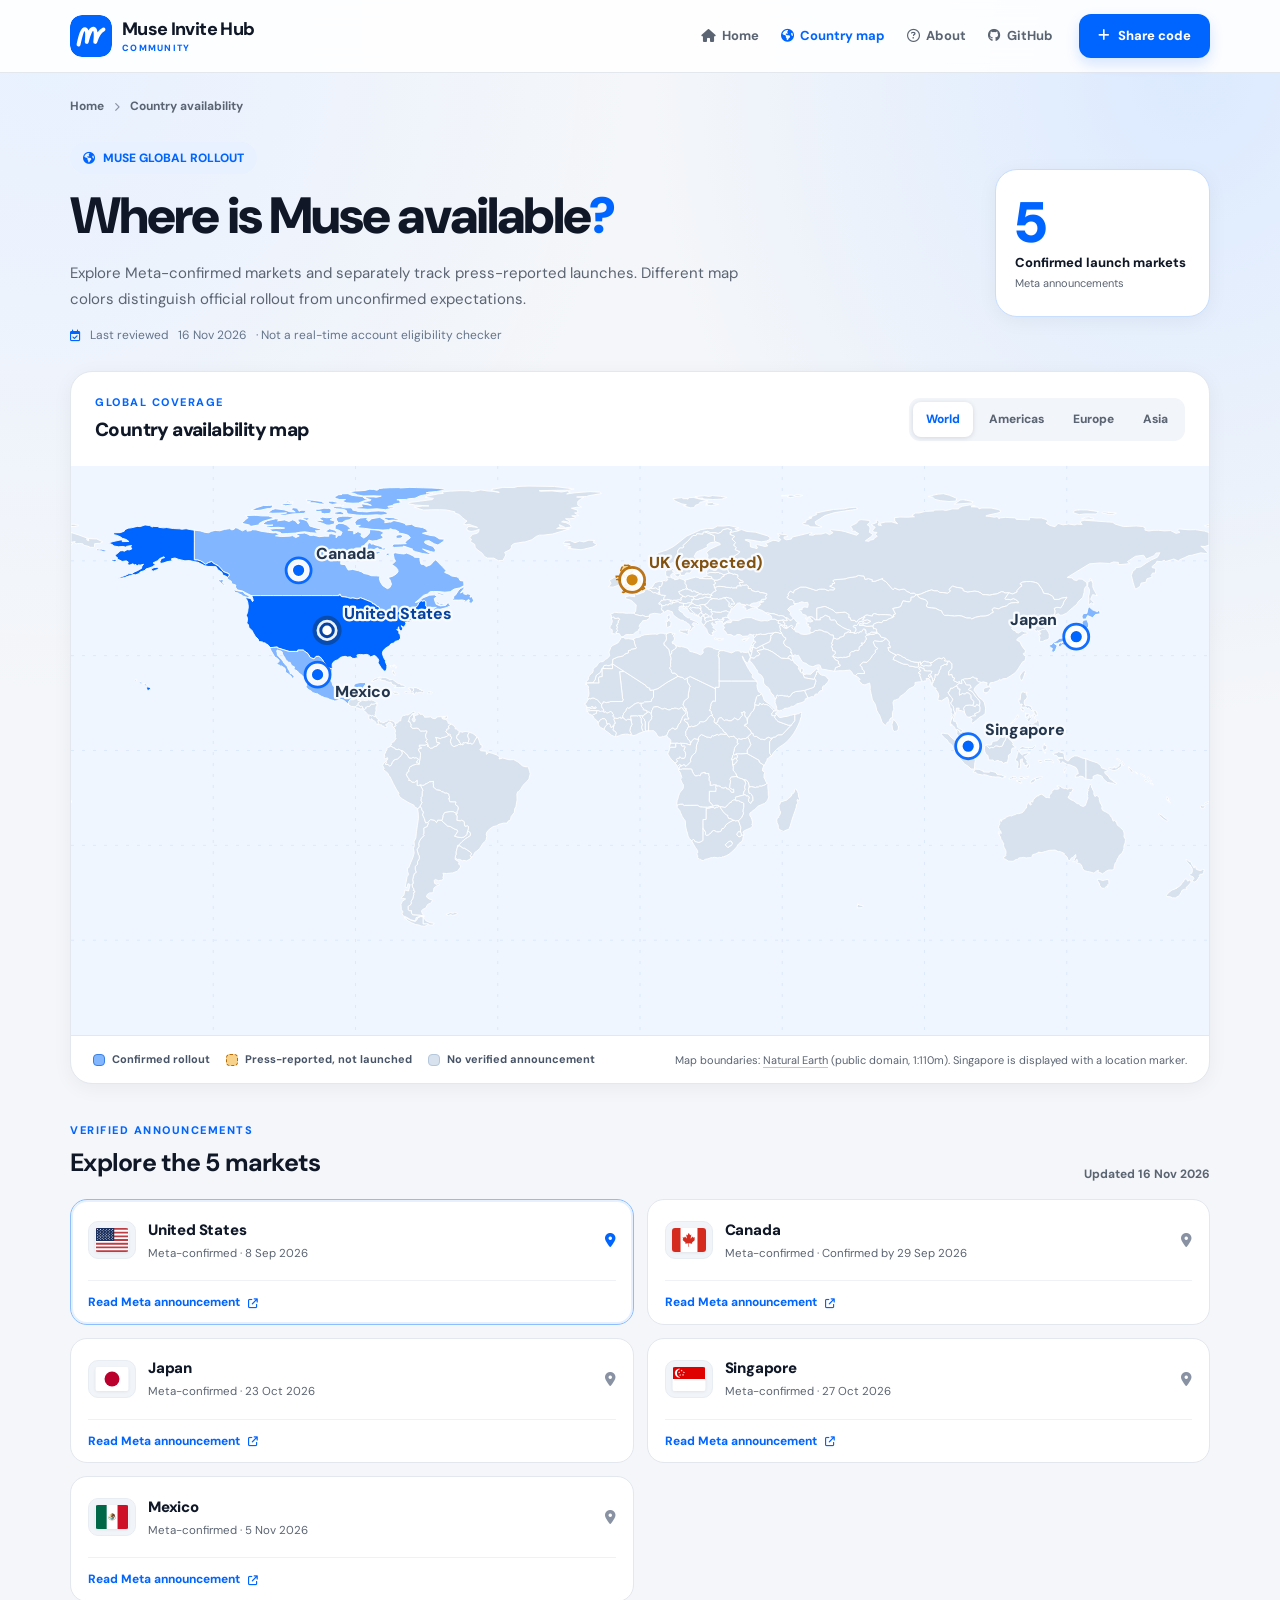
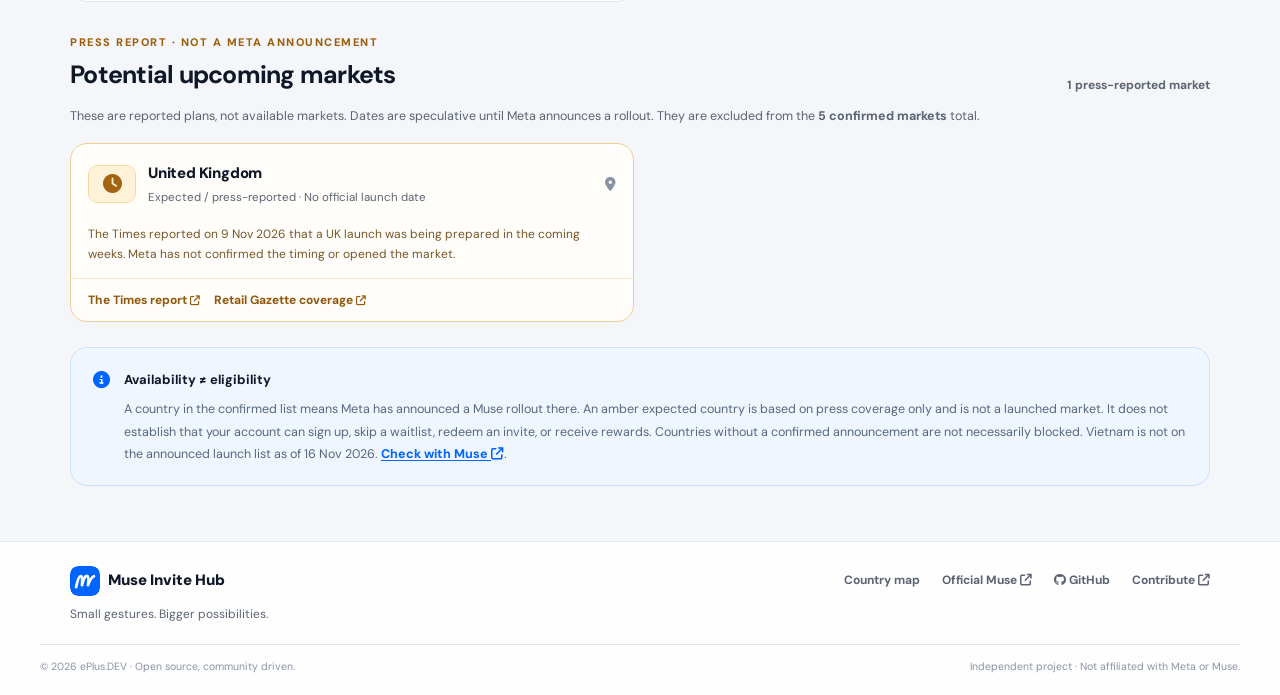
==== countries/index.html @ d4a34cba "fix(cache): avoid preview hashes on production OG assets" ====
<!doctype html>
<html lang="en">
<head>
  <meta charset="utf-8">
  <meta name="viewport" content="width=device-width, initial-scale=1">
  <meta name="theme-color" content="#f4f6f9">
  <meta name="description" content="Explore the Muse country availability map. See five Meta-announced launch markets, announcement dates and primary sources. Availability does not guarantee account eligibility.">
  <meta name="robots" content="index,follow">
  <link rel="canonical" href="https://muse.eplus.dev/countries/">
  <meta property="og:type" content="website">
  <meta property="og:title" content="Muse Country Availability Map | Muse Invite Hub">
  <meta property="og:description" content="Explore five Muse launch markets backed by Meta announcements. Check dates and eligibility before signing up.">
  <meta property="og:url" content="https://muse.eplus.dev/countries/">
  <meta property="og:image" content="https://muse.eplus.dev/assets/social-preview.png">
  <meta name="twitter:card" content="summary_large_image">
  <title>Muse Country Availability Map | Muse Invite Hub</title>
  <link rel="icon" type="image/svg+xml" href="../assets/favicon.svg">
  <link rel="stylesheet" href="https://cdnjs.cloudflare.com/ajax/libs/font-awesome/6.5.2/css/all.min.css">
  <link rel="stylesheet" href="../assets/styles.css">
  <link rel="stylesheet" href="../assets/countries.css">
  <script type="application/ld+json">{"@context":"https://schema.org","@type":"WebPage","name":"Muse Country Availability Map","url":"https://muse.eplus.dev/countries/","inLanguage":"en","isPartOf":{"@type":"WebSite","name":"Muse Invite Hub","url":"https://muse.eplus.dev/"}}</script>
  <script src="../assets/site-ui.js" defer></script>
  <script src="../assets/countries.js" defer></script>
</head>
<body>
  <a class="skip-link" href="#markets">Skip to confirmed country list</a>
  <header class="site-header">
    <div class="container nav-shell">
      <a class="brand" href="../" aria-label="Muse Invite Hub homepage">
        <span class="brand-icon" aria-hidden="true"><img src="../assets/favicon.svg" width="42" height="42" alt=""></span>
        <span class="brand-type"><strong>Muse Invite Hub</strong><small>COMMUNITY</small></span>
      </a>
      <nav class="nav-links" id="site-nav" aria-label="Main navigation">
        <a href="../"><i class="fa-solid fa-house" aria-hidden="true"></i> Home</a>
        <a href="./" aria-current="page"><i class="fa-solid fa-earth-americas" aria-hidden="true"></i> Country map</a>
        <a href="../#about"><i class="fa-regular fa-circle-question" aria-hidden="true"></i> About</a>
        <a href="https://github.com/ePlus-DEV/muse-invite-hub" target="_blank" rel="noopener noreferrer"><i class="fa-brands fa-github" aria-hidden="true"></i> GitHub</a>
        <a class="nav-mobile-share" href="https://github.com/ePlus-DEV/muse-invite-hub/issues/new?template=share-code.yml" target="_blank" rel="noopener noreferrer"><i class="fa-solid fa-plus" aria-hidden="true"></i> Share code</a>
      </nav>
      <a class="button button-primary nav-share" href="https://github.com/ePlus-DEV/muse-invite-hub/issues/new?template=share-code.yml" target="_blank" rel="noopener noreferrer"><i class="fa-solid fa-plus" aria-hidden="true"></i> Share code</a>
      <button class="nav-toggle" type="button" aria-label="Open navigation menu" aria-expanded="false" aria-controls="site-nav"><i class="fa-solid fa-bars" aria-hidden="true"></i></button>
    </div>
  </header>
  <main class="container countries-page">
    <nav class="countries-breadcrumb" aria-label="Breadcrumb"><a href="../">Home</a><i class="fa-solid fa-chevron-right" aria-hidden="true"></i><span aria-current="page">Country availability</span></nav>
    <section class="countries-hero" aria-labelledby="countries-title">
      <div>
        <p class="eyebrow"><i class="fa-solid fa-earth-americas" aria-hidden="true"></i> MUSE GLOBAL ROLLOUT</p>
        <h1 id="countries-title">Where is Muse available<span class="heading-period">?</span></h1>
        <p class="countries-lead">Explore Meta-confirmed markets and separately track press-reported launches. Different map colors distinguish official rollout from unconfirmed expectations.</p>
        <p class="countries-update"><i class="fa-regular fa-calendar-check" aria-hidden="true"></i> Last reviewed <time datetime="2026-11-16">16 Nov 2026</time> · Not a real-time account eligibility checker</p>
      </div>
      <div class="countries-stat"><strong>5</strong><span>Confirmed launch markets</span><small>Meta announcements</small></div>
    </section>
    <section class="map-panel" aria-labelledby="map-title">
      <div class="map-panel-head">
        <div><p class="section-kicker">GLOBAL COVERAGE</p><h2 id="map-title">Country availability map</h2></div>
        <div class="map-zoom" role="group" aria-label="Map region">
          <button type="button" data-region="world" class="is-current" aria-pressed="true">World</button>
          <button type="button" data-region="americas" aria-pressed="false">Americas</button>
          <button type="button" data-region="europe" aria-pressed="false">Europe</button>
          <button type="button" data-region="asia" aria-pressed="false">Asia</button>
        </div>
      </div>
      <div class="map-visual">
        <svg id="availability-map" viewBox="0 0 1000 500" xmlns="http://www.w3.org/2000/svg" role="group" aria-label="Map showing Meta-announced Muse markets: United States, Canada, Japan, Singapore and Mexico. The United Kingdom is highlighted separately as a press-reported expectation, not a Meta-confirmed launch. Source-linked lists are below." preserveAspectRatio="xMidYMid meet">
          <rect width="1000" height="500" class="map-ocean"></rect>
          <g id="map-graticule" aria-hidden="true"></g>
          <g id="map-countries" aria-hidden="true"></g>
          <g id="map-markers" aria-hidden="false"></g>
        </svg>
        <p id="map-loading" class="map-loading" role="status">Loading world map… The country list below is always available.</p>
      </div>
      <div class="map-panel-foot">
        <div class="map-legend"><span><i class="map-legend-dot map-legend-confirmed"></i> Confirmed rollout</span><span><i class="map-legend-dot map-legend-expected"></i> Press-reported, not launched</span><span><i class="map-legend-dot map-legend-unknown"></i> No verified announcement</span></div>
        <p>Map boundaries: <a href="https://www.naturalearthdata.com/" target="_blank" rel="noopener noreferrer">Natural Earth</a> (public domain, 1:110m). Singapore is displayed with a location marker.</p>
      </div>
    </section>
    <section class="countries-results" id="markets" aria-labelledby="markets-title">
      <div class="countries-list-head"><div><p class="section-kicker">VERIFIED ANNOUNCEMENTS</p><h2 id="markets-title">Explore the 5 markets</h2></div><span class="countries-count">Updated 16 Nov 2026</span></div>
      <div class="countries-list">        <article class="country-card is-selected" data-code="US" id="market-us">
          <button type="button" class="country-select" data-select="US" aria-pressed="true" aria-controls="availability-map">
            <span class="country-flag"><img src="../assets/flags/us.svg" width="34" height="24" alt=""></span>
            <span class="country-copy"><strong>United States</strong><span>Meta-confirmed · <time datetime="2026-09-08">8 Sep 2026</time></span></span>
            <i class="fa-solid fa-location-dot" aria-hidden="true"></i>
          </button>
          <a class="country-source" href="https://about.fb.com/news/2026/09/introducing-muse-personal-ai-agent/" target="_blank" rel="noopener noreferrer">Read Meta announcement <i class="fa-solid fa-arrow-up-right-from-square" aria-hidden="true"></i><span class="sr-only"> for United States (new tab)</span></a>
        </article>
        <article class="country-card" data-code="CA" id="market-ca">
          <button type="button" class="country-select" data-select="CA" aria-pressed="false" aria-controls="availability-map">
            <span class="country-flag"><img src="../assets/flags/ca.svg" width="34" height="24" alt=""></span>
            <span class="country-copy"><strong>Canada</strong><span>Meta-confirmed · <time datetime="2026-09-29">Confirmed by 29 Sep 2026</time></span></span>
            <i class="fa-solid fa-location-dot" aria-hidden="true"></i>
          </button>
          <a class="country-source" href="https://about.fb.com/news/2026/09/introducing-muse-small-business/" target="_blank" rel="noopener noreferrer">Read Meta announcement <i class="fa-solid fa-arrow-up-right-from-square" aria-hidden="true"></i><span class="sr-only"> for Canada (new tab)</span></a>
        </article>
        <article class="country-card" data-code="JP" id="market-jp">
          <button type="button" class="country-select" data-select="JP" aria-pressed="false" aria-controls="availability-map">
            <span class="country-flag"><img src="../assets/flags/jp.svg" width="34" height="24" alt=""></span>
            <span class="country-copy"><strong>Japan</strong><span>Meta-confirmed · <time datetime="2026-10-23">23 Oct 2026</time></span></span>
            <i class="fa-solid fa-location-dot" aria-hidden="true"></i>
          </button>
          <a class="country-source" href="https://about.fb.com/ja/news/2026/10/muse-personal-ai-agent-launches-in-japan/" target="_blank" rel="noopener noreferrer">Read Meta announcement <i class="fa-solid fa-arrow-up-right-from-square" aria-hidden="true"></i><span class="sr-only"> for Japan (new tab)</span></a>
        </article>
        <article class="country-card" data-code="SG" id="market-sg">
          <button type="button" class="country-select" data-select="SG" aria-pressed="false" aria-controls="availability-map">
            <span class="country-flag"><img src="../assets/flags/sg.svg" width="34" height="24" alt=""></span>
            <span class="country-copy"><strong>Singapore</strong><span>Meta-confirmed · <time datetime="2026-10-27">27 Oct 2026</time></span></span>
            <i class="fa-solid fa-location-dot" aria-hidden="true"></i>
          </button>
          <a class="country-source" href="https://about.fb.com/news/2026/10/muse-is-now-available-in-singapore-the-worlds-first-personal-ai-agent-built-for-everyone/" target="_blank" rel="noopener noreferrer">Read Meta announcement <i class="fa-solid fa-arrow-up-right-from-square" aria-hidden="true"></i><span class="sr-only"> for Singapore (new tab)</span></a>
        </article>
        <article class="country-card" data-code="MX" id="market-mx">
          <button type="button" class="country-select" data-select="MX" aria-pressed="false" aria-controls="availability-map">
            <span class="country-flag"><img src="../assets/flags/mx.svg" width="34" height="24" alt=""></span>
            <span class="country-copy"><strong>Mexico</strong><span>Meta-confirmed · <time datetime="2026-11-05">5 Nov 2026</time></span></span>
            <i class="fa-solid fa-location-dot" aria-hidden="true"></i>
          </button>
          <a class="country-source" href="https://about.fb.com/ltam/news/2026/09/presentamos-muse-el-primer-agente-de-ia-personal-del-mundo-creado-para-todos/" target="_blank" rel="noopener noreferrer">Read Meta announcement <i class="fa-solid fa-arrow-up-right-from-square" aria-hidden="true"></i><span class="sr-only"> for Mexico (new tab)</span></a>
        </article>
      </div>
    </section>
    <section class="countries-expected" id="expected-markets" aria-labelledby="expected-markets-title">
      <div class="countries-list-head">
        <div><p class="section-kicker">PRESS REPORT · NOT A META ANNOUNCEMENT</p><h2 id="expected-markets-title">Potential upcoming markets</h2></div>
        <span class="countries-count">1 press-reported market</span>
      </div>
      <p class="countries-expected-intro">These are reported plans, not available markets. Dates are speculative until Meta announces a rollout. They are excluded from the <strong>5 confirmed markets</strong> total.</p>
      <div class="countries-list">
        <article class="country-card expected-card" data-code="GB" id="market-gb">
          <button type="button" class="country-select" data-select="GB" aria-pressed="false" aria-controls="availability-map">
            <span class="country-flag expected-flag" aria-hidden="true"><i class="fa-solid fa-clock"></i></span>
            <span class="country-copy"><strong>United Kingdom</strong><span>Expected / press-reported · No official launch date</span></span>
            <i class="fa-solid fa-location-dot" aria-hidden="true"></i>
          </button>
          <p class="country-expected-detail">The Times reported on <time datetime="2026-11-09">9 Nov 2026</time> that a UK launch was being prepared in the coming weeks. Meta has not confirmed the timing or opened the market.</p>
          <div class="country-expected-sources">
            <a href="https://www.thetimes.com/business/technology/article/mark-zuckerbergs-muse-ai-assistant-uk-launch-c5srqnkb8" target="_blank" rel="noopener noreferrer">The Times report <i class="fa-solid fa-arrow-up-right-from-square" aria-hidden="true"></i></a>
            <a href="https://www.retailgazette.co.uk/blog/2026/11/meta-to-launch-ai-shopping-assistant-muse-in-uk-within-weeks/" target="_blank" rel="noopener noreferrer">Retail Gazette coverage <i class="fa-solid fa-arrow-up-right-from-square" aria-hidden="true"></i></a>
          </div>
        </article>
      </div>
    </section>
    <aside class="country-disclaimer">
      <i class="fa-solid fa-circle-info" aria-hidden="true"></i>
      <div><strong>Availability ≠ eligibility</strong>
        <p>A country in the confirmed list means Meta has announced a Muse rollout there. An amber expected country is based on press coverage only and is not a launched market. It does not establish that your account can sign up, skip a waitlist, redeem an invite, or receive rewards. Countries without a confirmed announcement are not necessarily blocked. Vietnam is not on the announced launch list as of 16 Nov 2026. <a href="https://muse.ai/join" target="_blank" rel="noopener noreferrer">Check with Muse <i class="fa-solid fa-arrow-up-right-from-square" aria-hidden="true"></i></a>.</p>
      </div>
    </aside>
  </main>
  <footer class="site-footer">
    <div class="container footer-inner">
      <div class="footer-main-row">
        <a class="footer-brand" href="../"><span class="brand-icon brand-icon-small" aria-hidden="true"><img src="../assets/favicon.svg" width="30" height="30" alt=""></span> Muse Invite Hub</a>
        <nav class="footer-links" aria-label="Footer navigation">
          <a href="./">Country map</a>
          <a href="https://muse.ai/" target="_blank" rel="noopener noreferrer">Official Muse <i class="fa-solid fa-arrow-up-right-from-square" aria-hidden="true"></i></a>
          <a href="https://github.com/ePlus-DEV/muse-invite-hub" target="_blank" rel="noopener noreferrer"><i class="fa-brands fa-github" aria-hidden="true"></i> GitHub</a>
          <a href="https://github.com/ePlus-DEV/muse-invite-hub/blob/main/CONTRIBUTING.md" target="_blank" rel="noopener noreferrer">Contribute <i class="fa-solid fa-arrow-up-right-from-square" aria-hidden="true"></i></a>
        </nav>
      </div>
      <p class="footer-tagline">Small gestures. Bigger possibilities.</p>
    </div>
    <div class="container footer-bottom"><span>© 2026 ePlus.DEV · Open source, community driven.</span><span>Independent project · Not affiliated with Meta or Muse.</span></div>
  </footer>
  <button class="back-to-top" id="back-to-top" type="button" aria-label="Back to top" title="Back to top" hidden><i class="fa-solid fa-arrow-up" aria-hidden="true"></i><span>Top</span></button>
</body>
</html>
---- assets/styles.css ----
@import url('https://fonts.googleapis.com/css2?family=DM+Sans:opsz,wght@9..40,400;9..40,500;9..40,600;9..40,700;9..40,800;9..40,900&display=swap');
:root{color-scheme:light;--bg:#f4f6f9;--surface:#fff;--blue:#0064ff;--blue-hover:#0057dd;--blue-soft:#e8f1ff;--blue-line:#c7deff;--ink:#101828;--text:#171a21;--muted:#5b6472;--faint:#8892a2;--line:#e3e7ee;--green:#067647;--green-bg:#ecfdf3;--green-line:#abefc6;--red:#b42318;--red-bg:#fef3f2;--red-line:#fecdca;--amber:#b54708;--amber-bg:#fffaeb;--amber-line:#fedf89;--radius:18px;--shadow-sm:0 4px 20px rgba(16,24,40,.05);--shadow-md:0 16px 36px rgba(16,24,40,.10);font-family:"DM Sans",system-ui,-apple-system,BlinkMacSystemFont,"Segoe UI",sans-serif}
*,*::before,*::after{box-sizing:border-box}
html{scroll-behavior:smooth}
body{margin:0;color:var(--text);background:radial-gradient(ellipse 42% 28% at 93% 3%,#dceaff 0,transparent 100%),radial-gradient(ellipse 45% 28% at 4% 2%,#e8f1ff 0,transparent 100%),var(--bg);line-height:1.55;min-width:320px;overflow-x:hidden}
a{color:inherit;text-decoration:none}
button,input,select{font:inherit}
button,a,select,input,summary{outline-offset:3px}
button{cursor:pointer}
[hidden]{display:none!important}
.container{max-width:1200px;margin-inline:auto;padding-inline:30px}
.sr-only{position:absolute;width:1px;height:1px;padding:0;margin:-1px;overflow:hidden;clip:rect(0,0,0,0);white-space:nowrap;border:0}
.skip-link{position:absolute;z-index:100;background:var(--ink);color:#fff;padding:10px 16px;left:16px;top:-80px;border-radius:12px}
.skip-link:focus{top:12px}
:focus-visible{outline:3px solid #a9c8ff;outline-offset:3px}
.site-header{position:sticky;top:0;z-index:50;background:rgba(255,255,255,.89);backdrop-filter:blur(14px);-webkit-backdrop-filter:blur(14px);border-bottom:1px solid var(--line)}
.nav-shell{min-height:72px;display:flex;align-items:center;gap:26px}
.brand{display:inline-flex;align-items:center;gap:10px;white-space:nowrap}
.brand-icon{width:42px;height:42px;border-radius:12px;display:inline-flex;justify-content:center;align-items:center;overflow:hidden;flex:none}
.brand-icon img{display:block;width:100%;height:100%;object-fit:contain;border-radius:inherit}
.brand-icon-small{height:30px;width:30px;border-radius:8px}
.brand-type{display:flex;flex-direction:column;line-height:1.15}
.brand-type strong{font-size:18px;letter-spacing:-.65px;font-weight:800;color:var(--ink)}
.brand-type small{font-size:9px;letter-spacing:1.25px;color:var(--blue);font-weight:800;margin-top:3px}
.nav-links{display:flex;gap:22px;align-items:center;margin-left:auto;font-size:13px;font-weight:700;color:var(--muted)}
.nav-links a{display:inline-flex;align-items:center;gap:6px;white-space:nowrap}
.nav-links a[aria-current="page"],.nav-links a:hover,.footer-links a:hover{color:var(--blue)}
.nav-share{flex:none}
.nav-links .nav-mobile-share{display:none}
.nav-toggle{display:none;flex:none;width:42px;height:42px;align-items:center;justify-content:center;border:1px solid var(--line);border-radius:11px;background:var(--surface);color:var(--ink);font-size:17px}
.nav-toggle:hover,.nav-toggle[aria-expanded="true"]{background:var(--blue-soft);color:var(--blue);border-color:var(--blue-line)}
.button{border:1px solid transparent;border-radius:12px;padding:11px 18px;min-height:44px;display:inline-flex;align-items:center;justify-content:center;gap:9px;font-size:13px;font-weight:800;transition:background .16s,border-color .16s,box-shadow .16s,transform .16s}
.button:hover{transform:translateY(-1px)}
.button-primary{background:var(--blue);color:#fff;box-shadow:0 6px 14px rgba(0,100,255,.16)}
.button-primary:hover{background:var(--blue-hover);box-shadow:0 10px 18px rgba(0,100,255,.19)}
.button-outlined{border-color:var(--line);background:#fff;color:var(--ink);box-shadow:var(--shadow-sm)}
.button-outlined:hover{border-color:var(--blue-line);color:var(--blue)}
.button-light{background:#fff;color:var(--blue)}
.button-light:hover{background:var(--blue-soft)}
.hero{display:grid;grid-template-columns:minmax(0,1.35fr) minmax(280px,.65fr);align-items:center;gap:34px;padding-top:48px;padding-bottom:34px;min-height:310px}
.hero-content{min-width:0}
.eyebrow{display:inline-flex;align-items:center;gap:8px;background:var(--blue-soft);color:var(--blue);border-radius:999px;padding:7px 13px;font-size:12px;font-weight:800;margin:0 0 18px}
.hero h1{color:var(--ink);font-size:clamp(34px,4.4vw,56px);font-weight:900;letter-spacing:-2.4px;line-height:1.12;margin:0 0 12px}
.hero-intro{color:var(--muted);font-size:16px;max-width:500px;margin:0 0 24px;line-height:1.7}
.hero-actions{display:flex;align-items:center;gap:10px;flex-wrap:wrap}
.hero-art{height:255px;display:grid;place-items:center;position:relative;isolation:isolate}
.hero-art::before{content:"";width:270px;height:190px;position:absolute;inset:auto;z-index:-1;background:#c7deff;border-radius:50%;filter:blur(52px);opacity:.8}
.art-mascot{width:234px;height:234px;object-fit:cover;border-radius:58px;border:4px solid #fff;box-shadow:0 18px 38px rgba(0,100,255,.16);background:#fff}
.art-code i{font-size:17px}
.art-star{position:absolute;color:#78aeff;font-size:34px}
.art-star-one{top:8px;left:14%}
.art-star-two{bottom:6px;right:3%}
.overview{padding-bottom:20px}
.overview-shell{display:grid;grid-template-columns:repeat(4,minmax(0,1fr));padding:17px 12px;background:rgba(255,255,255,.9);border:1px solid var(--line);border-radius:20px;box-shadow:var(--shadow-sm)}
.overview-stat{display:flex;align-items:center;justify-content:center;gap:16px;min-height:66px}
.overview-stat+.overview-stat{border-left:1px solid var(--line)}
.overview-stat>i{height:44px;width:44px;display:grid;place-items:center;font-size:17px;color:var(--blue);background:var(--blue-soft);border-radius:50%}
.overview-stat>div{display:flex;flex-direction:column;gap:0}
.overview-stat strong{font-size:27px;color:var(--ink);line-height:1.2;font-weight:900}
.overview-stat span{font-size:12px;color:var(--muted);white-space:normal}
.overview-note,.overview-source{font-size:11px;line-height:1.55;color:var(--muted);text-align:center;margin:7px 6px 0}
.overview-source{margin-top:3px;color:var(--faint)}
.overview-source a{color:var(--blue);text-decoration:underline;text-underline-offset:2px}
.directory{padding-top:17px;scroll-margin-top:92px}
.directory-heading{display:flex;align-items:end;justify-content:space-between;gap:16px;margin-bottom:18px}
.section-kicker{font-size:11px;letter-spacing:1.5px;color:var(--blue);font-weight:800;margin:0 0 7px}
.directory-heading h2{font-size:clamp(25px,2.8vw,34px);font-weight:900;letter-spacing:-1.2px;line-height:1.2;margin:0;color:var(--ink)}
.heading-period{color:var(--blue)}
.results-count{font-size:12px;color:var(--faint);text-align:right;padding-bottom:3px}
.directory-toolbar{display:flex;gap:12px;margin-bottom:18px;position:relative;z-index:2}
.search-field,.sort-field{min-height:48px;display:flex;gap:10px;align-items:center;border:1px solid #c7deff;background:white;border-radius:13px;color:var(--muted);box-shadow:var(--shadow-sm)}
.search-field{flex:1;padding:0 15px;min-width:0}
.search-field:focus-within,.sort-field:focus-within{border-color:var(--blue);box-shadow:0 0 0 3px rgba(0,100,255,.11)}
.search-field input{background:transparent;border:0;outline:none;color:var(--ink);width:100%;min-width:0;font-size:13px}
.search-field input::placeholder{color:var(--faint)}
.shortcut-hint{font-size:11px;font-family:inherit;border:1px solid var(--line);border-radius:5px;padding:0 7px}
.sort-field{gap:9px;padding:0 7px 0 14px;font-size:12px;font-weight:800;flex:none}
.sort-dropdown{position:relative}
.sort-trigger{display:inline-flex;align-items:center;justify-content:space-between;gap:12px;min-height:46px;padding:0 8px;border:0;background:transparent;color:var(--ink);font-size:12px;font-weight:800;white-space:nowrap}
.sort-trigger>i{font-size:10px;color:var(--muted);transition:transform .15s}
.sort-trigger[aria-expanded="true"]>i{transform:rotate(180deg)}
.sort-menu{position:absolute;top:calc(100% + 8px);right:0;z-index:20;min-width:176px;padding:5px;background:#fff;border:1px solid var(--blue-line);border-radius:12px;box-shadow:0 12px 30px rgba(24,48,90,.18)}
.sort-option{width:100%;min-height:38px;display:flex;align-items:center;justify-content:space-between;gap:14px;text-align:left;padding:8px 10px;background:transparent;border:0;border-radius:8px;color:var(--ink);font-size:12px;font-weight:700;white-space:nowrap}
.sort-option:hover,.sort-option:focus-visible{background:var(--blue-soft);outline:0}
.sort-option[aria-checked="true"]{background:var(--blue-soft);color:var(--blue)}
.sort-option>i{visibility:hidden;color:var(--blue)}
.sort-option[aria-checked="true"]>i{visibility:visible}
.source-filters{display:flex;align-items:center;gap:8px;flex-wrap:wrap;margin:0 0 14px}
.source-filter{min-height:35px;padding:7px 13px;border:1px solid var(--blue-line);border-radius:999px;background:#fff;color:var(--muted);font-size:11.5px;font-weight:800;display:inline-flex;align-items:center;gap:7px;transition:border-color .15s,background .15s,color .15s}
.source-filter:hover{border-color:var(--blue);color:var(--blue)}
.source-filter[aria-pressed="true"]{background:var(--blue-soft);border-color:#87baff;color:#0057dd}
.source-filter:focus-visible{outline:3px solid #a9c8ff;outline-offset:2px}
.cards-grid{display:grid;grid-template-columns:repeat(4,minmax(0,1fr));gap:14px}
.loading-card{grid-column:1/-1;text-align:center;border:1px dashed var(--blue-line);border-radius:16px;background:white;padding:42px 15px;color:var(--muted)}
/* Invite card: two principal actions and one compact icon-only utility row. */
.code-card{min-width:0;min-height:300px;background:rgba(255,255,255,.98);border:1px solid var(--line);border-radius:18px;padding:18px;display:flex;flex-direction:column;gap:11px;box-shadow:var(--shadow-sm);transition:border-color .16s,box-shadow .16s,transform .16s}
.code-card:hover{border-color:#a9c8ff;box-shadow:var(--shadow-md);transform:translateY(-2px)}
.code-card-featured{border:1.5px solid #87baff;background:linear-gradient(160deg,#f0f6ff,#fff 78%)}
.card-status-row{display:flex;align-items:center;justify-content:space-between;gap:8px;min-height:34px}
.card-topline{display:flex;align-items:center;min-height:34px}
.code-value{font-size:25px;line-height:1.2;letter-spacing:.15px;font-weight:900;margin:0;min-width:0;overflow-wrap:anywhere;color:var(--ink)}
.code-link:hover{color:var(--blue);text-decoration:underline;text-underline-offset:3px}
.status-badge{flex:none;padding:6px 8px;border-radius:999px;font-size:10px;white-space:nowrap;font-weight:800;background:#edf0f4;color:var(--muted)}
.status-featured{color:var(--blue);background:var(--blue-soft);border:1px solid var(--blue-line)}
.status-owner-verified{display:inline-flex;align-items:center;gap:5px;color:var(--blue);background:var(--blue-soft);border:1px solid var(--blue-line)}
.status-reported-working{color:var(--green);background:var(--green-bg)}
.status-reported-not-working{color:var(--red);background:var(--red-bg)}
.card-contributor{display:flex;align-items:center;gap:7px;color:var(--muted);font-size:12px;min-width:0;flex-wrap:nowrap}
.card-source{display:inline-flex;align-items:center;gap:4px;padding:3px 7px;border-radius:7px;background:var(--blue-soft);color:var(--blue);font-size:10px;font-weight:800;white-space:nowrap}
/* Platform identity stays in its logo and label, not a competing color palette. */
.card-contributor i{color:var(--blue);flex:none}
.card-author{min-width:0;flex:1 1 auto;overflow:hidden;text-overflow:ellipsis;white-space:nowrap;color:var(--text);text-decoration:none}
.card-author:hover{text-decoration:underline;color:var(--blue)}
.card-facts{display:flex;flex-direction:column;gap:8px;flex:1;min-height:0;padding:4px 0}
.card-facts p{margin:0;font-size:12px;line-height:1.55;color:var(--muted);display:flex;gap:7px;align-items:flex-start;overflow-wrap:anywhere}
.card-facts p i{margin-top:3px;flex:none;color:var(--blue)}
.card-actions{display:flex;flex-direction:column;gap:9px}
.card-primary-actions{display:grid;grid-template-columns:1.12fr 1fr;gap:7px}
.card-primary-actions>*{min-width:0}
.card-open-invite{min-height:40px;padding:8px 7px;border:1px solid var(--blue-line);background:#fff;color:var(--blue);border-radius:10px;font-size:12.5px;font-weight:750;display:flex;justify-content:center;align-items:center;gap:5px;text-align:center;white-space:nowrap}
.card-open-invite:hover{background:var(--blue-soft);border-color:var(--blue);color:var(--blue-hover)}
.card-copy{min-height:40px;padding:8px 7px;border:1px solid var(--blue);width:100%;background:var(--blue);color:#fff;border-radius:10px;font-size:12.5px;font-weight:750;display:flex;justify-content:center;align-items:center;gap:5px;white-space:nowrap}
.card-copy:hover,.code-card-featured .card-copy:hover{background:var(--blue-hover);border-color:var(--blue-hover);color:#fff}
.code-card-copied .card-copy{background:var(--blue-soft);border-color:var(--blue-line);color:var(--blue)}
.code-card-copied .card-copy:hover,.code-card-copied .card-copy:focus-visible{background:#d8e8ff;border-color:var(--blue);color:var(--blue-hover)}
.card-utility-bar{display:flex;align-items:center;justify-content:space-between;gap:7px;padding-top:10px;border-top:1px solid var(--line)}
.card-subactions{display:grid;grid-template-columns:repeat(3,36px);align-items:center;gap:4px;min-width:0}
.card-utility-link{width:36px;min-height:36px;display:grid;place-items:center;flex:none;border:1px solid transparent;border-radius:10px;color:var(--muted);font-size:15px;text-decoration:none;transition:background .15s,color .15s,border-color .15s}
.card-count-link{position:relative}
.card-count-updates{position:absolute;top:-4px;right:-5px;min-width:16px;height:16px;padding:0 3px;display:flex;align-items:center;justify-content:center;border-radius:999px;background:var(--blue);border:1px solid #fff;color:#fff;font-size:9px;font-weight:800;line-height:1;white-space:nowrap;pointer-events:none}
.card-utility-link:hover,.card-utility-link:focus-visible{color:var(--blue);background:var(--blue-soft);border-color:var(--blue-line);text-decoration:none}
.card-utility-link:focus-visible,.card-quick-feedback:focus-visible{outline:3px solid #a9c8ff;outline-offset:2px}
.directory-more{text-align:center;margin-top:20px}
.directory-more .button{min-width:190px;min-height:40px;border-radius:999px;padding:8px 22px}
.empty-state{text-align:center;background:white;border:1px dashed var(--blue-line);border-radius:18px;padding:42px 20px}
.empty-symbol{width:46px;height:46px;background:var(--blue-soft);color:var(--blue);border-radius:50%;display:grid;place-items:center;margin:0 auto 10px}
.empty-state h3{margin:0;color:var(--ink)}
.empty-state p{font-size:13px;color:var(--muted);margin:7px 0 20px}
.directory-footnote{display:flex;align-items:flex-start;gap:8px;margin:22px 0 0;color:var(--muted);font-size:11px}
.directory-footnote i{color:var(--blue);margin-top:3px}
.help-section{margin-top:24px;margin-bottom:54px;scroll-margin-top:90px}
.help-disclosure{background:rgba(255,255,255,.85);border:1px solid var(--line);border-radius:15px;overflow:hidden}
.help-disclosure>summary{padding:17px 20px;display:flex;justify-content:space-between;align-items:center;gap:12px;cursor:pointer;list-style:none;font-size:13px;font-weight:800;color:var(--ink)}
.help-disclosure>summary::-webkit-details-marker{display:none}
.help-disclosure>summary span{display:flex;align-items:center;gap:9px}
.help-disclosure>summary i{color:var(--blue)}
.help-disclosure[open]>summary>i{transform:rotate(180deg)}
.help-content{padding:0 23px 19px;font-size:13px;line-height:1.75;color:var(--muted)}
.help-content ol{padding-left:20px}
.help-content a{color:var(--blue);text-decoration:underline}
.help-content #faq{border-top:1px solid var(--line);padding-top:14px}
.site-footer{background:rgba(255,255,255,.95);border-top:1px solid var(--line)}
.footer-inner{display:grid;gap:9px;padding-top:24px;padding-bottom:21px}
.footer-main-row{display:flex;align-items:center;justify-content:space-between;gap:24px}
.footer-brand{display:inline-flex;align-items:center;gap:8px;font-size:15px;font-weight:900;color:var(--ink);white-space:nowrap}
.footer-inner .footer-tagline{font-size:12px;color:var(--muted);margin:0}
.footer-links{display:flex;align-items:center;justify-content:flex-end;flex-wrap:wrap;gap:22px;font-size:12px;font-weight:700;color:var(--muted)}
.footer-bottom{display:grid;grid-template-columns:minmax(0,1fr) auto;align-items:center;gap:20px;border-top:1px solid var(--line);font-size:10.5px;color:var(--faint);padding:14px 0 19px}
.about-title{margin:0 0 13px;font-size:clamp(20px,2.5vw,26px);letter-spacing:-.5px;color:var(--ink)}
.back-to-top{position:fixed;bottom:calc(18px + env(safe-area-inset-bottom,0px));right:clamp(16px,3vw,30px);z-index:30;display:inline-flex;align-items:center;justify-content:center;gap:8px;min-height:44px;padding:10px 15px;border:1px solid var(--blue-line);border-radius:999px;background:var(--blue);color:#fff;font-size:12px;font-weight:800;box-shadow:0 10px 28px rgba(0,70,170,.22);transition:background .18s,transform .18s}
.back-to-top:hover{background:var(--blue-hover);transform:translateY(-2px)}
.back-to-top:focus-visible{outline:3px solid #a9c8ff;outline-offset:3px}
/* Avoid compressed four-column cards on smaller laptops. */
@media(min-width:1081px) and (max-width:1279px){.cards-grid{grid-template-columns:repeat(3,minmax(0,1fr))}}
@media(max-width:1080px){
  .cards-grid{grid-template-columns:repeat(3,minmax(0,1fr))}
  .hero{grid-template-columns:1.3fr .7fr}
  .hero h1{font-size:clamp(32px,4.3vw,50px)}
}
@media(max-width:800px){
  .container{padding-inline:22px}
  /* One accessible dropdown on narrow desktops/tablets; the same links on every page. */
  .nav-shell{position:relative;gap:12px}
  .nav-links{position:absolute;top:calc(100% - 1px);left:22px;right:22px;z-index:5;display:flex;flex-direction:column;align-items:stretch;gap:3px;margin-left:0;padding:10px;border:1px solid var(--line);border-radius:0 0 15px 15px;background:var(--surface);box-shadow:var(--shadow-md)}
  .site-header.nav-enhanced .nav-links:not(.is-open){display:none}
  .site-header.nav-enhanced .nav-toggle{display:inline-flex}
  .nav-links>a{display:flex;min-height:44px;padding:11px 12px;border-radius:9px;font-size:13px}
  .nav-links>a:hover,.nav-links>a[aria-current="page"]{background:var(--blue-soft)}
  .nav-share{margin-left:auto}
  .hero{grid-template-columns:1fr .7fr;gap:10px;padding-top:34px;padding-bottom:23px;min-height:0}
  .hero-art{transform:scale(.8);transform-origin:right center}
  .cards-grid{grid-template-columns:repeat(2,minmax(0,1fr))}
  .overview-shell{grid-template-columns:repeat(2,minmax(0,1fr));padding:12px}
  .overview-stat{gap:10px;min-height:110px;padding:12px 10px;box-sizing:border-box}
  .overview-stat:nth-child(3){border-left:0}
  .overview-stat:nth-child(-n+2){border-bottom:1px solid var(--line)}
  .overview-stat>i{width:36px;height:36px;font-size:14px;flex:none}
  .overview-stat span{white-space:normal}
}
@media(max-width:620px){
  .container{padding-inline:17px}
  .nav-shell{min-height:62px;gap:10px}
  .brand-icon{width:34px;height:34px}
  .brand-type strong{font-size:15px}
  .brand-type small{font-size:8px}
  .nav-links{left:17px;right:17px}
  .nav-links .nav-mobile-share{display:flex;color:var(--blue);border-top:1px solid var(--line);border-radius:0}
  .nav-share{display:none}
  .nav-toggle{margin-left:auto}
  .hero{display:block;padding-top:27px;padding-bottom:24px}
  .hero-art{display:none}
  .eyebrow{font-size:10px;margin-bottom:13px}
  .hero h1{font-size:clamp(30px,8vw,40px);letter-spacing:-1.7px}
  .hero-intro{font-size:14px;margin-bottom:19px}
  .hero-actions{display:grid;grid-template-columns:1fr 1fr;gap:9px}
  .hero-actions .button{padding:10px 7px;font-size:11.5px;min-height:42px}
  .overview{padding-bottom:15px}
  .overview-shell{padding:10px;border-radius:16px}
  .overview-stat{gap:6px;min-height:116px;padding:14px 8px;flex-direction:column;text-align:center}
  .overview-stat>i{height:32px;width:32px;font-size:14px}
  .overview-stat>div{min-width:0;gap:3px}
  .overview-stat strong{font-size:23px}
  .overview-stat span{font-size:11px;line-height:1.35}
  .overview-note,.overview-source{font-size:11px;line-height:1.55;margin-inline:5px;text-align:left}
  .overview-note{margin-top:11px}
  .overview-source{margin-top:5px}
  .directory{padding-top:12px}
  .directory-heading{align-items:flex-end;margin-bottom:14px}
  .directory-heading h2{font-size:25px}
  .results-count{font-size:10px}
  .directory-toolbar{display:flex;flex-direction:column;gap:9px}
  .search-field,.sort-field{width:100%;min-height:45px}
  .sort-field{justify-content:flex-end}
  .sort-trigger{min-height:43px}
  .cards-grid{grid-template-columns:1fr;gap:10px}
  .code-card{min-height:0;padding:15px;gap:10px}
  .code-value{font-size:22px}
  .card-facts{gap:4px}
  .card-copy,.card-open-invite{min-height:44px;font-size:12px}
  .card-utility-link,.card-quick-feedback{width:44px;min-height:44px}
  .card-subactions{grid-template-columns:repeat(3,44px);gap:5px}
  .directory-more .button{width:100%}
  .help-section{margin-top:20px;margin-bottom:36px}
  .footer-main-row{flex-direction:column;align-items:flex-start;gap:13px}
  .footer-bottom{grid-template-columns:1fr;gap:11px}
  .footer-links{justify-content:flex-start;gap:12px}
  .back-to-top{right:16px;bottom:calc(16px + env(safe-area-inset-bottom,0px));min-height:44px}
}
@media(max-width:390px){.card-copy,.card-open-invite{font-size:11.5px}}
@media(prefers-reduced-motion:reduce){html{scroll-behavior:auto}*,*::before,*::after{animation:none!important;transition:none!important}}

/* Invite detail pages — shares the home site's light design language. */
.detail-page{padding-top:40px;padding-bottom:40px}
.detail-breadcrumb{display:flex;align-items:center;flex-wrap:wrap;gap:10px;color:var(--muted);font-size:13px;margin-bottom:37px}
.detail-breadcrumb a{color:var(--blue);font-weight:600;text-decoration:none}
.detail-breadcrumb a:hover{text-decoration:underline}
.detail-layout{display:grid;grid-template-columns:minmax(0,1.55fr) minmax(340px,0.95fr);align-items:start;gap:clamp(18px,2.4vw,28px)}
.detail-primary{min-width:0}
.detail-primary h1{font-size:clamp(34px,4.8vw,60px);letter-spacing:-1.7px;line-height:1.08;margin:14px 0 18px}
.detail-code-text{color:var(--blue);white-space:nowrap}
.detail-lead{max-width:700px;color:var(--muted);font-size:16px;line-height:1.75;margin:0 0 27px}
.detail-code-panel{position:relative;overflow:hidden;padding:26px;border:1px solid var(--blue-line);border-radius:24px;background:linear-gradient(135deg,#ebf2ff,#fff 72%);box-shadow:var(--shadow-md)}
.detail-code-panel::after{content:"\f005";font-family:"Font Awesome 6 Free";font-weight:900;position:absolute;right:10px;top:50%;transform:translateY(-50%) rotate(10deg);font-size:170px;line-height:1;color:rgba(0,100,255,.07);pointer-events:none}
.detail-code-panel>*{position:relative;z-index:1}
.detail-code-heading{display:flex;align-items:center;gap:8px;justify-content:space-between;flex-wrap:wrap}
.detail-status{font-size:11px;font-weight:800;border-radius:20px;background:var(--blue);color:#fff;padding:7px 11px}
.detail-owner{font-size:12px;color:var(--ink);font-weight:700}
.detail-owner-confirmed{display:inline-flex;align-items:center;gap:4px;color:#0057dd;font-weight:800}
.detail-code{font-size:clamp(34px,6vw,60px);font-weight:800;letter-spacing:4px;color:var(--ink);margin:24px 0 26px;line-height:1.1;overflow-wrap:anywhere}
.detail-action-row{display:flex;gap:10px;flex-wrap:wrap}
.detail-action-row .button{min-height:44px}
/* Hide duplicate actions/content in trusted-main PR preview HTML before
   preview-specific JavaScript normalizes it. Production generator omits them. */
.detail-action-row a[href="https://muse.ai/join"],
.detail-lead,.detail-caution,.detail-code-heading .detail-owner,
.detail-side>.detail-info-card:first-child .detail-caption{display:none!important}

.detail-caution{font-size:12px;color:var(--muted);line-height:1.6;margin:19px 0 0}
.detail-note{line-height:1.8;color:var(--ink);margin:22px 0}
.detail-instructions{margin-top:34px;padding:30px 28px;background:#fff;border:1px solid var(--line);border-radius:22px}
.detail-instructions h2{font-size:23px;letter-spacing:-.5px;margin:0 0 15px}
.detail-instructions ol{padding-left:21px;line-height:1.9;color:var(--ink);margin:0}
.detail-instructions li{padding-left:4px;margin-bottom:9px}
.detail-instructions p{font-size:13px;line-height:1.7;color:var(--muted);margin-top:18px}
.detail-side{display:grid;gap:18px;min-width:0}
.detail-info-card{background:#fff;border:1px solid var(--line);border-radius:20px;padding:24px;box-shadow:var(--shadow-sm);min-width:0}
.detail-info-card .section-kicker{font-size:11px;margin:0 0 14px;letter-spacing:.11em}
.detail-slots-number{display:block;font-size:clamp(25px,3.7vw,40px);line-height:1.2;color:var(--blue);font-weight:800}
.detail-slots-caption{display:block;margin-top:8px;font-size:12px;color:var(--muted);line-height:1.55}
.detail-caption{font-size:12px;color:var(--muted);line-height:1.6;margin:16px 0 0}
.detail-meta{margin:0}
.detail-meta div{display:grid;grid-template-columns:minmax(0,1fr);gap:6px;padding:13px 0;border-bottom:1px solid var(--line)}
.detail-meta div:last-child{border-bottom:0}
.detail-meta dt{color:var(--muted);font-size:11px;font-weight:700;line-height:1.35;letter-spacing:.02em}
.detail-meta dd{margin:0;text-align:left;font-size:13.5px;line-height:1.55;font-weight:750;overflow-wrap:anywhere;min-width:0}
.detail-feedback h2{grid-column:1/-1;grid-row:1;margin:0;font-size:20px;line-height:1.3;letter-spacing:-.35px}
.detail-feedback p{grid-column:1/-1;grid-row:2;margin:0;font-size:12.5px;color:var(--muted);line-height:1.6}
.detail-back{color:var(--blue);font-size:13px;font-weight:750;text-decoration:none}
.detail-back:hover{text-decoration:underline;text-underline-offset:3px}
.detail-back{display:inline-flex;align-items:center;gap:8px;margin-top:27px}
.detail-independent{font-size:11px;line-height:1.6;color:var(--muted);margin:20px 0 0}
@media(max-width:880px){.detail-layout{grid-template-columns:1fr}
.detail-side{grid-template-columns:repeat(2,minmax(0,1fr))}
.detail-feedback{grid-column:span 2}}
@media(max-width:560px){.detail-page{padding-top:26px;padding-bottom:32px}
.detail-breadcrumb{margin-bottom:23px}
.detail-primary h1{font-size:35px}
.detail-code-panel{padding:21px 18px}
.detail-code{font-size:36px;letter-spacing:2.2px}
.detail-action-row{flex-direction:column}
.detail-action-row .button{width:100%;justify-content:center}
.detail-instructions{padding:23px 20px}
.detail-side{grid-template-columns:1fr}
.detail-info-card{padding:21px 20px}
.detail-back{margin-top:24px}
.detail-feedback{grid-column:auto}
}

/* Compact, semantic answers for users and search readers. */
.help-content #faq h3{font-size:14px;color:var(--ink);font-weight:800;margin:12px 0 4px}
.help-content #faq p{font-size:12.5px;line-height:1.7;margin:0 0 11px}

/* A compact, source-linked regional availability disclosure ahead of code listings. */
/* Availability panel shared by the directory and generated invite details. */
.availability-section{margin:0 0 16px;scroll-margin-top:92px;min-width:0}
.availability-disclosure{background:#fff;border:1px solid var(--blue-line);border-radius:17px;box-shadow:var(--shadow-sm);overflow:hidden}
.availability-disclosure>summary{display:flex;align-items:center;justify-content:space-between;gap:12px;min-height:70px;padding:12px 16px;cursor:pointer;list-style:none;transition:background .15s}
.availability-disclosure>summary::-webkit-details-marker{display:none}
.availability-disclosure>summary:hover{background:#f8fbff}
.availability-disclosure>summary:focus-visible{outline:3px solid #accfff;outline-offset:-4px;border-radius:16px}
.availability-summary-main{display:flex;align-items:center;gap:11px;min-width:0;flex:1}
.availability-symbol{flex:none;width:38px;height:38px;border-radius:12px;display:grid;place-items:center;background:var(--blue-soft);color:var(--blue);font-size:16px}
.availability-heading{min-width:0;display:flex;flex-direction:column;gap:3px}
.availability-heading strong{font-size:13.5px;line-height:1.35;color:var(--ink);font-weight:850}
.availability-count{font-size:11px;line-height:1.3;color:var(--muted);font-weight:650}
.availability-summary-end{display:flex;align-items:center;justify-content:flex-end;gap:12px;flex:none}
.availability-flags{display:flex;align-items:center;padding-left:6px;flex:none}
.availability-flags img{display:block;width:25px;height:19px;margin-left:-6px;border:2px solid #fff;border-radius:5px;object-fit:cover;box-shadow:0 1px 4px rgba(20,35,57,.17)}
.availability-chevron{font-size:11px;color:var(--blue);transition:transform .15s;flex:none}
.availability-disclosure[open] .availability-chevron{transform:rotate(180deg)}
.availability-content{padding:0 15px 15px;border-top:1px solid var(--line);color:var(--muted)}
.availability-intro{margin:14px 1px 13px;font-size:12px;line-height:1.7}
.availability-market-list{list-style:none;margin:0;padding:0;display:grid;grid-template-columns:repeat(2,minmax(0,1fr));gap:9px}
.availability-market-list li{min-width:0;display:grid;grid-template-columns:minmax(0,1fr) auto;align-items:center;gap:8px 6px;padding:12px;border:1px solid var(--line);border-radius:12px;background:#fbfcff}
.availability-market{grid-column:1/-1;display:flex;align-items:center;gap:8px;min-width:0;font-size:13px;font-weight:800;color:var(--ink)}
.availability-flag{width:26px;height:19px;object-fit:cover;border:1px solid rgba(29,50,81,.16);border-radius:4px}
.availability-date{font-size:10.5px;line-height:1.4;color:var(--muted)}
.availability-market-list a{white-space:nowrap;font-size:10.5px;font-weight:800;color:var(--blue);text-decoration:none}
.availability-market-list a:hover,.availability-market-list a:focus-visible,.availability-note a:hover{color:var(--blue-hover);text-decoration:underline;text-underline-offset:3px}
.availability-note{display:flex;align-items:flex-start;gap:9px;margin:12px 0 0;padding:12px;border-radius:11px;background:var(--blue-soft);font-size:11.5px;line-height:1.6;color:var(--text)}
.availability-note>i{color:var(--blue);flex:none;margin-top:3px}
.availability-note a{color:var(--blue);font-weight:800}
.detail-market-section{margin:22px 0 0}
.detail-market-section .availability-disclosure{box-shadow:var(--shadow-sm)}
@media(max-width:620px){
  /* Keep Search and Sort in ONE horizontal row without squeezing the input off-screen. */
  .directory-toolbar{flex-direction:row;align-items:stretch;gap:8px;margin-bottom:14px}
  .directory-toolbar .search-field{flex:1 1 0;width:auto;min-width:0;min-height:46px;padding:0 11px;gap:8px}
  .directory-toolbar .search-field input{min-width:0;width:100%;font-size:12px;text-overflow:ellipsis}
  .directory-toolbar .shortcut-hint{display:none}
  .directory-toolbar .sort-field{flex:0 0 clamp(122px,37vw,148px);width:clamp(122px,37vw,148px);min-width:0;min-height:46px;gap:0;padding:0 3px;justify-content:center}
  .directory-toolbar .sort-field>i{display:none}
  .directory-toolbar #sort-label{position:absolute;width:1px;height:1px;overflow:hidden;clip:rect(0,0,0,0);white-space:nowrap}
  .directory-toolbar .sort-dropdown{width:100%;min-width:0}
  .directory-toolbar .sort-trigger{display:flex;width:100%;min-width:0;min-height:44px;padding:0 6px;gap:6px;font-size:11.5px}
  .directory-toolbar #sort-current{min-width:0;overflow:hidden;text-overflow:ellipsis;white-space:nowrap}
  .directory-toolbar .sort-menu{min-width:188px;max-width:min(260px,calc(100vw - 32px))}
  .availability-disclosure>summary{min-height:66px;padding:12px;gap:8px}
  .availability-symbol{width:34px;height:34px;border-radius:10px;font-size:14px}
  .availability-summary-main{gap:9px}
  .availability-heading strong{font-size:12.5px}
  .availability-count{font-size:10px}
  .availability-summary-end{gap:8px}
  .availability-flags img{width:21px;height:16px}
  .availability-content{padding:0 12px 12px}
  .availability-market-list{grid-template-columns:1fr;gap:7px}
  .availability-market-list li{padding:10px 12px}
  .availability-intro{font-size:11.5px}
  .detail-market-section{margin-top:17px}
}
@media(max-width:360px){
  .directory-toolbar .sort-field{flex-basis:118px;width:118px}
  .directory-toolbar .search-field{padding-inline:9px}
  .directory-toolbar .search-field input{font-size:11px}
  .availability-heading strong{font-size:11.5px}
  .availability-count{font-size:9.5px}
  .availability-flags img{width:18px;height:14px}
}


/* Full-page skeleton: decorative, DOM-backed and visible only during initial JS loading.
   Without JavaScript the real static HTML is never hidden. */
#page-skeleton[hidden]{display:none!important}
html.is-page-loading #page-skeleton[hidden]{display:block!important}
html.is-page-loading body>.site-header,
html.is-page-loading body>main,
html.is-page-loading body>.site-footer{display:none!important}
.skel-shimmer{display:block;flex:none;max-width:100%;border-radius:9px;background:linear-gradient(105deg,#e6edf7 15%,#f7faff 42%,#dfeafa 64%,#e6edf7 88%);background-size:210% 100%;animation:skel-shimmer 1.65s ease-in-out infinite}
@keyframes skel-shimmer{from{background-position:100% 0}to{background-position:-100% 0}}
.skel-site-header{background:rgba(255,255,255,.92);border-bottom:1px solid var(--line)}
.skel-nav{display:flex;min-height:72px;align-items:center;justify-content:space-between;gap:24px}
.skel-brand,.skel-nav-right{display:flex;align-items:center;gap:11px}
.skel-brand-text{display:grid;gap:6px}
.skel-logo{width:42px;height:42px;border-radius:12px}
.skel-nav-right{gap:24px}
.skel-cta{border-radius:12px}
.skel-home{padding-top:48px;padding-bottom:50px}
.skel-hero{display:grid;grid-template-columns:minmax(0,1.35fr) minmax(280px,.65fr);align-items:center;gap:34px;min-height:255px;margin-bottom:35px}
.skel-hero-text{display:grid;justify-items:start;gap:13px;min-width:0}
.skel-pill,.skel-btn,.skel-filter{border-radius:999px}
.skel-title{border-radius:14px}
.skel-buttons{display:flex;gap:10px;margin-top:11px}
.skel-mascot-wrap{height:255px;display:grid;place-items:center}
.skel-mascot{width:234px;height:234px;border-radius:58px}
.skel-stats{display:grid;grid-template-columns:repeat(3,minmax(0,1fr));padding:17px 12px;min-height:102px;border:1px solid var(--line);background:#fff;border-radius:20px;box-shadow:var(--shadow-sm);margin-bottom:35px}
.skel-stat{display:flex;gap:15px;align-items:center;justify-content:center}
.skel-stat+.skel-stat{border-left:1px solid var(--line)}
.skel-stat>div{display:grid;gap:5px}
.skel-stat-icon{border-radius:50%}
.skel-dir-title{display:flex;justify-content:space-between;gap:18px;align-items:end;margin-bottom:17px}
.skel-dir-title>div{display:grid;gap:8px}
.skel-toolbar{display:flex;gap:12px;margin-bottom:17px}
.skel-search{min-width:0;flex:1}
.skel-sort{flex:none}
.skel-market{margin-bottom:15px;border-radius:13px}
.skel-filters{display:flex;gap:8px;margin-bottom:14px;flex-wrap:wrap}
.skel-grid{display:grid;grid-template-columns:repeat(4,minmax(0,1fr));gap:12px}
.skel-card{display:flex;flex-direction:column;align-items:flex-start;gap:11px;min-width:0;min-height:234px;padding:16px;background:#fff;border:1px solid var(--line);border-radius:17px;box-shadow:var(--shadow-sm)}
.skel-card:first-child{border-color:#a9c8ff;background:linear-gradient(160deg,#eff5ff,#fff 80%)}
.skel-card-mid{display:grid;gap:9px;width:100%;margin-top:4px;flex:1}
.skel-card-button{margin-top:auto;border-radius:10px}
.skel-card-bottom{display:flex;justify-content:space-between;width:100%}
.skel-load-more{display:flex;justify-content:center;margin-top:20px}
.skel-disclaimer{margin-top:23px}
.skel-help{margin-top:20px;border:1px solid var(--line);border-radius:15px}
.skel-site-footer{background:#fff;border-top:1px solid var(--line)}
.skel-footer-inner{display:flex;justify-content:space-between;gap:20px;padding-top:24px;padding-bottom:21px}
.skel-footer-inner>div:first-child{display:grid;gap:11px}
.skel-footer-links{display:flex;gap:20px}
.skel-footer-bottom{display:flex;justify-content:space-between;border-top:1px solid var(--line);padding-top:17px;padding-bottom:20px}
.skel-detail{padding-top:42px;padding-bottom:72px}
.skel-breadcrumb{margin-bottom:36px}
.skel-detail-grid{display:grid;grid-template-columns:minmax(0,1.7fr) minmax(270px,.83fr);gap:28px}
.skel-detail-main{display:grid;align-content:start;justify-items:start;gap:17px;min-width:0}
.skel-detail-code{display:grid;gap:24px;justify-items:start;width:100%;margin-top:8px;padding:26px;background:linear-gradient(135deg,#ebf2ff,#fff 72%);border:1px solid var(--blue-line);border-radius:24px}
.skel-instructions,.skel-side-card{display:grid;align-content:start;justify-items:start;gap:16px;padding:25px;width:100%;border:1px solid var(--line);background:#fff;border-radius:20px}
.skel-instructions{margin-top:17px}
.skel-detail-sidebar{display:grid;align-content:start;gap:15px}
@media(max-width:1080px){.skel-grid{grid-template-columns:repeat(3,minmax(0,1fr))}}
@media(max-width:880px){.skel-detail-grid{grid-template-columns:1fr}.skel-detail-sidebar{grid-template-columns:repeat(2,minmax(0,1fr))}}
@media(max-width:800px){.skel-grid{grid-template-columns:repeat(2,minmax(0,1fr))}.skel-hero{grid-template-columns:1.3fr .7fr;gap:10px}.skel-mascot-wrap{transform:scale(.8);transform-origin:right center}.skel-nav-right{gap:12px}}
@media(max-width:620px){
 .skel-nav{min-height:62px}.skel-logo{width:34px;height:34px;border-radius:9px}.skel-nav-link{display:none}
 .skel-home{padding-top:27px;padding-bottom:36px}.skel-hero{display:block;min-height:0;margin-bottom:24px}.skel-hero-text{gap:12px}.skel-hero-text>.skel-title{height:40px!important}
 .skel-mascot-wrap{display:none}.skel-buttons{display:grid;grid-template-columns:1fr 1fr;gap:9px;width:100%}.skel-buttons>.skel-btn{width:100%!important}
 .skel-stats{min-height:90px;padding:12px 3px;margin-bottom:26px;border-radius:15px}.skel-stat{flex-direction:column;text-align:center;gap:6px}.skel-stat-icon{height:28px!important;width:28px!important}.skel-stat>div{justify-items:center}.skel-stat>div>.skel-shimmer:first-child{height:20px!important}.skel-stat>div>.skel-shimmer:last-child{width:65px!important;height:9px!important}
 .skel-dir-title{margin-bottom:14px}.skel-dir-title>div>.skel-shimmer:last-child{width:235px!important;height:25px!important}
 .skel-toolbar{flex-direction:column;gap:9px}.skel-search,.skel-sort{width:100%!important;height:45px!important}.skel-filters{gap:7px}
 .skel-grid{grid-template-columns:1fr;gap:10px}.skel-card{min-height:210px;padding:15px}
 .skel-load-more>.skel-btn{width:100%!important}.skel-footer-inner,.skel-footer-bottom{flex-direction:column;gap:12px}.skel-footer-links{flex-wrap:wrap}
 .skel-detail{padding-top:26px}.skel-detail-main>.skel-title{height:36px!important}.skel-detail-code{padding:21px 18px}.skel-detail-sidebar{grid-template-columns:1fr}
}
@media(prefers-reduced-motion:reduce){.skel-shimmer{animation:none!important;background:#e8eef7}}


/* Saved codes and quick feedback: browser-only state and explicit GitHub Issue links. */
.saved-filter{min-height:35px;padding:7px 13px;border:1px solid var(--blue-line);border-radius:999px;background:#fff;color:var(--muted);font-size:11.5px;font-weight:800;display:inline-flex;align-items:center;gap:7px;transition:border-color .15s,background .15s,color .15s;margin-left:auto}
.saved-filter:hover,.saved-filter:focus-visible{border-color:var(--blue);color:var(--blue)}
.saved-filter[aria-pressed="true"]{background:var(--blue-soft);border-color:#87baff;color:#0057dd}
.saved-count{min-width:20px;line-height:19px;text-align:center;border-radius:99px;background:#edf2fa;color:#43546b;padding:0 5px;font-size:10px;font-variant-numeric:tabular-nums}
.saved-filter[aria-pressed="true"] .saved-count{background:#d3e6ff;color:#0057dd}
.card-head-actions{display:flex;align-items:center;gap:6px;flex:none}
.card-save{display:grid;place-items:center;flex:none;width:34px;height:34px;border:1px solid var(--line);border-radius:10px;background:#fff;color:var(--muted);font-size:14px;transition:border-color .15s,background .15s,color .15s}
.card-save:hover,.card-save:focus-visible{border-color:var(--blue);color:var(--blue);background:var(--blue-soft)}
.card-save[aria-pressed="true"]{background:var(--blue-soft);border-color:var(--blue-line);color:var(--blue)}
.card-feedback-actions{display:flex;align-items:center;gap:5px;flex:none}
.card-quick-feedback{width:36px;min-height:36px;display:grid;place-items:center;flex:none;border:1px solid var(--blue-line);border-radius:10px;background:var(--blue-soft);color:var(--blue);font-size:15px;text-decoration:none;transition:background .15s,border-color .15s,color .15s}
/* Feedback icons retain semantic success/failure colors, with the same brand-blue surface. */
.card-quick-feedback:hover,.card-quick-feedback:focus-visible{background:var(--blue-soft);border-color:var(--blue-line)}
.card-quick-worked i{color:var(--green)}
.card-quick-failed i{color:var(--red)}
.card-quick-feedback.has-count{width:50px;display:flex;align-items:center;justify-content:center;gap:5px}
.card-feedback-count{font-size:11px;font-weight:800;color:var(--ink);font-variant-numeric:tabular-nums;line-height:1}
.detail-feedback-count{padding:2px 6px;border-radius:999px;background:var(--blue-soft);border:1px solid var(--blue-line);font-size:11px;font-weight:800;color:var(--blue);font-variant-numeric:tabular-nums}
@media(max-width:620px){.card-quick-feedback.has-count{width:44px;gap:3px}.card-feedback-count{font-size:10px}}

.detail-save[aria-pressed="true"]{background:var(--blue-soft);color:var(--blue);border-color:var(--blue-line)}
.detail-feedback-actions{grid-column:1/-1;grid-row:3;display:grid;grid-template-columns:repeat(2,minmax(0,1fr));gap:10px;margin:7px 0 0}
.detail-quick-feedback{display:flex;align-items:center;justify-content:center;gap:9px;text-align:center;border:1px solid var(--blue-line);border-radius:12px;background:#fff;padding:12px 10px;color:var(--ink);font-size:12.5px;font-weight:800;line-height:1.35;text-decoration:none;min-height:50px;min-width:0;transition:background .15s,border-color .15s,box-shadow .15s}
.detail-quick-feedback:hover,.detail-quick-feedback:focus-visible{background:var(--blue-soft);border-color:var(--blue)}
@media(max-width:620px){.saved-filter{margin-left:0}.card-save{width:40px;height:40px}.card-quick-feedback,.card-utility-link{min-height:44px;width:44px}.detail-feedback-actions{display:grid;grid-template-columns:1fr 1fr}}

/* Shared accessible tooltip, rendered at document level to avoid clipping
   inside decorative code panels or dropdowns. */
#muse-action-tooltip{position:fixed;z-index:1000;pointer-events:none;max-width:min(280px,calc(100vw - 20px));width:max-content;padding:10px 12px;border:1px solid rgba(199,222,255,.9);border-radius:10px;background:#15243b;color:#fff;box-shadow:0 10px 26px rgba(16,24,40,.20);font-size:12px;font-weight:600;line-height:1.45;text-align:left;overflow-wrap:anywhere}
#muse-action-tooltip[hidden]{display:none!important}
@media(max-width:620px){#muse-action-tooltip{max-width:min(250px,calc(100vw - 20px));font-size:11.5px}}


/* Editable feedback report before sending a manual GitHub Issue comment. */
.feedback-dialog{position:fixed;inset:0;max-width:min(560px,calc(100% - 28px));width:100%;max-height:min(88dvh,750px);padding:0;border:1px solid var(--blue-line);border-radius:22px;background:#fff;color:var(--ink);box-shadow:0 24px 80px rgba(13,36,67,.25);overscroll-behavior:contain}
.feedback-dialog::backdrop{background:rgba(14,35,67,.56);backdrop-filter:blur(3px)}
.feedback-dialog-body{display:grid;gap:13px;padding:clamp(20px,3vw,28px);max-height:inherit;overflow:auto}
.feedback-dialog h2{margin:0;font-size:23px;letter-spacing:-.5px}
.feedback-dialog #feedback-dialog-help{margin:0;font-size:13px;line-height:1.65;color:var(--muted)}
.feedback-dialog label{font-size:13px;font-weight:800}
.feedback-dialog textarea{resize:vertical;width:100%;min-height:152px;padding:13px;border-radius:11px;border:1px solid #b7cbe6;background:#f8fbff;color:var(--ink);font:500 13px/1.6 ui-monospace,SFMono-Regular,Consolas,monospace}
.feedback-dialog textarea:focus-visible{outline:3px solid #c0ddff;border-color:var(--blue)}
.feedback-dialog-note{margin:0;font-size:11.5px;line-height:1.6;color:var(--muted)}
.feedback-dialog-status{margin:0;min-height:20px;color:var(--blue);font-size:12px;font-weight:750}
.feedback-dialog-actions{display:flex;flex-wrap:wrap;gap:9px}
.feedback-dialog-actions .button{flex:1 0 auto;text-align:center;min-height:44px;display:inline-flex;align-items:center;justify-content:center}
@media(max-width:620px){.feedback-dialog-body{gap:12px;padding:20px 16px}.feedback-dialog h2{font-size:20px}.feedback-dialog-actions{display:grid;grid-template-columns:1fr 1fr}.feedback-dialog-actions .button:first-child{grid-column:1/-1}.feedback-dialog textarea{font-size:12px}}

/* Owner count update reuses the existing code Issue without opening another form. */
.detail-owner-count{display:flex;align-items:center;justify-content:center;grid-column:2;grid-row:4;margin:0;min-height:46px;padding:10px 12px;border-radius:11px;border:1px solid var(--line);color:var(--blue);background:#f8faff;font-size:12px;font-weight:750;text-align:center;text-decoration:none;line-height:1.4}
.detail-owner-count:hover,.detail-owner-count:focus-visible{background:var(--blue-soft);border-color:var(--blue-line)}
.feedback-dialog-consent{display:flex;gap:9px;align-items:flex-start;color:var(--ink);font-size:12.5px;font-weight:700;line-height:1.45}
.feedback-dialog-consent[hidden]{display:none}
.feedback-dialog-consent input{margin-top:2px;accent-color:var(--blue);width:17px;height:17px;flex:none}

.feedback-count-fields{display:grid;gap:8px}
.feedback-count-fields[hidden]{display:none}
.feedback-count-fields>label{font-size:14px}
.feedback-count-fields input{box-sizing:border-box;width:100%;min-height:46px;padding:10px 13px;border:1px solid #b7cbe6;border-radius:11px;background:#fff;color:var(--ink);font:600 16px/1.35 system-ui,-apple-system,sans-serif}
.feedback-count-fields input:focus-visible{outline:3px solid #c0ddff;border-color:var(--blue)}
.feedback-count-hint{margin:0;font-size:12px;line-height:1.55;color:var(--muted);font-weight:500}
.feedback-count-extra{margin-top:4px;padding:10px 12px;border:1px solid var(--blue-line);border-radius:11px;background:#f8fbff}
.feedback-count-extra summary,.feedback-comment-editor summary{cursor:pointer;color:var(--blue);font-size:13px;font-weight:750;line-height:1.5}
.feedback-count-extra .feedback-count-hint{margin:8px 0}
.feedback-count-grid{display:grid;grid-template-columns:repeat(2,minmax(0,1fr));gap:10px}
.feedback-count-grid>div{display:grid;gap:6px;min-width:0}
.feedback-comment-editor{margin-top:2px}
.feedback-comment-editor>label{display:block;margin:11px 0 8px}
.feedback-comment-editor textarea{display:block;min-height:125px}
@media(max-width:380px){.feedback-count-grid{grid-template-columns:1fr}}


/* Detail feedback is a single responsive action grid: outcomes first, secondary actions last. */
.detail-feedback{display:grid;grid-template-columns:repeat(2,minmax(0,1fr));align-content:start;gap:12px}
.detail-feedback-actions .detail-quick-feedback:first-child{background:#fff;border-color:var(--blue-line);color:var(--ink);box-shadow:none}
.detail-feedback-actions .detail-quick-feedback[data-feedback-outcome="worked"] i{color:var(--green)}
.detail-feedback-actions .detail-quick-feedback[data-feedback-outcome="failed"] i{color:var(--red)}
.detail-feedback-actions .detail-quick-feedback[data-feedback-outcome="worked"]:hover,.detail-feedback-actions .detail-quick-feedback[data-feedback-outcome="worked"]:focus-visible{background:var(--green-bg);border-color:var(--green-line)}
.detail-feedback-actions .detail-quick-feedback[data-feedback-outcome="failed"]:hover,.detail-feedback-actions .detail-quick-feedback[data-feedback-outcome="failed"]:focus-visible{background:var(--red-bg);border-color:var(--red-line)}
.detail-feedback .detail-quick-feedback i{font-size:14px;flex:none}
.detail-feedback>a:not(.detail-owner-count){grid-column:1;grid-row:4;display:flex;align-items:center;justify-content:center;min-height:46px;padding:10px 12px;border:1px solid var(--line);border-radius:11px;background:#f8faff;color:var(--blue);font-size:12px;font-weight:750;text-decoration:none;text-align:center;line-height:1.4}
.detail-feedback>a:not(.detail-owner-count):only-of-type{grid-column:1/-1}
.detail-feedback>a:not(.detail-owner-count):hover,.detail-feedback>a:not(.detail-owner-count):focus-visible{background:var(--blue-soft);border-color:var(--blue-line)}
.detail-feedback a:focus-visible{outline:3px solid #abcdfc;outline-offset:3px}
@media(max-width:390px){.detail-feedback-actions{grid-template-columns:1fr}.detail-feedback{grid-template-columns:1fr}.detail-feedback .detail-owner-count,.detail-feedback>a:not(.detail-owner-count),.detail-feedback>a:not(.detail-owner-count):only-of-type{grid-column:1}.detail-feedback .detail-owner-count{grid-row:5}}
@media(max-width:620px){.back-to-top{width:46px;height:46px;min-width:46px;min-height:46px;padding:0;border-radius:50%;gap:0;right:16px;bottom:calc(16px + env(safe-area-inset-bottom,0px))}.back-to-top span{display:none}.back-to-top i{font-size:16px}
.footer-inner{padding-top:22px;padding-bottom:18px}
.footer-main-row{gap:15px}
.footer-links{display:grid;grid-template-columns:repeat(2,minmax(0,1fr));width:100%;gap:8px}
.footer-links a{display:inline-flex;align-items:center;justify-content:center;gap:6px;min-height:42px;padding:9px 10px;border:1px solid var(--line);border-radius:10px;background:#f9fbff;text-align:center;font-size:12px;text-decoration:none}
.footer-links a:last-child:nth-child(odd){grid-column:1/-1}
.footer-bottom{padding-top:15px}}


/* Detail polish: spacing and text alignment should match the directory's clear
   actions, without making every footer link look like a large CTA. */
.detail-feedback .detail-quick-feedback,.detail-feedback>a{gap:9px}
.detail-feedback .detail-quick-feedback i,.detail-feedback>a i{display:inline-block;flex:none;font-size:14px;line-height:1}
.detail-feedback .detail-quick-feedback{white-space:normal;overflow-wrap:normal}
.detail-feedback>a:not(.detail-owner-count){column-gap:9px}
.detail-meta dd a{color:var(--blue);text-decoration:none;overflow-wrap:anywhere}
.detail-meta dd a:hover{text-decoration:underline}
@media(max-width:620px){
  .detail-side{gap:15px}
  .detail-feedback{gap:11px}
  .detail-feedback h2{font-size:19px}
  .detail-feedback-actions{gap:9px}
  .detail-feedback .detail-quick-feedback,.detail-feedback>a{font-size:12px}
  .footer-inner{gap:9px;padding-top:19px;padding-bottom:14px}
  .footer-main-row{gap:12px}
  .footer-links{display:flex;flex-wrap:wrap;align-items:center;justify-content:flex-start;gap:5px 17px;width:100%}
  .footer-links a{display:inline-flex;min-height:30px;justify-content:flex-start;align-items:center;gap:6px;border:0;background:transparent;padding:3px 0;border-radius:0;font-size:11.5px;font-weight:700;text-align:left}
  .footer-links a:hover,.footer-links a:focus-visible{color:var(--blue);background:transparent}
  .footer-links a:last-child:nth-child(odd){grid-column:auto}
  .footer-inner .footer-tagline{font-size:11px}
  .footer-bottom{gap:7px;padding-top:12px;padding-bottom:17px;font-size:10.5px;line-height:1.55}
}


/* Copy history is a personal browser cue, never a Muse redemption status.
   Copied actions use the same blue tokens on directory cards and code details. */
.detail-code-panel.detail-code-panel-copied{border-color:var(--blue-line);background:linear-gradient(135deg,var(--blue-soft),#fff 75%);box-shadow:0 12px 30px rgba(0,100,255,.08)}
.detail-code-panel-copied #detail-copy{background:var(--blue-soft);color:var(--blue);border-color:var(--blue-line)}
.detail-code-panel-copied #detail-copy:hover,.detail-code-panel-copied #detail-copy:focus-visible{background:#d8e8ff;color:var(--blue-hover)}
.detail-copy-note{margin:11px 0 0;font-size:12px;font-weight:750;line-height:1.5;color:var(--blue)}
.detail-copy-note::before{content:"";display:inline-block;width:7px;height:7px;margin-right:8px;border-radius:50%;background:var(--blue);vertical-align:middle}

/* Detail CTA hierarchy: Open invite first, Copy second, browser-only Save as a
   small header utility like the directory bookmark. Keep legacy preview HTML
   functional: detail.js moves its old Save button into the heading. */
.detail-code-heading{min-height:44px;gap:12px}
.detail-code-heading .detail-save{display:grid;place-items:center;flex:0 0 auto;width:42px;height:42px;min-height:42px;padding:0;border:1px solid var(--line);border-radius:11px;background:#fff;color:var(--muted);font-size:16px;cursor:pointer;box-shadow:none;transition:background .15s,border-color .15s,color .15s}
.detail-code-heading .detail-save[hidden]{display:none}
.detail-code-heading .detail-save-label{position:absolute;width:1px;height:1px;padding:0;margin:-1px;overflow:hidden;clip:rect(0,0,0,0);white-space:nowrap;border:0}
.detail-code-heading .detail-save:hover,.detail-code-heading .detail-save:focus-visible{background:var(--blue-soft);border-color:var(--blue);color:var(--blue)}
.detail-code-heading .detail-save[aria-pressed="true"]{background:var(--blue-soft);border-color:var(--blue-line);color:var(--blue)}
.detail-action-row{align-items:stretch;flex-wrap:nowrap}
.detail-action-row .button{min-width:0;justify-content:center;gap:8px}
.detail-action-row .detail-open-invite,.detail-action-row>a[href^="https://muse.ai/invite/"]{order:1;background:var(--blue);border-color:var(--blue);color:#fff;box-shadow:var(--shadow-sm);font-weight:800}
.detail-action-row .detail-open-invite:hover,.detail-action-row .detail-open-invite:focus-visible,.detail-action-row>a[href^="https://muse.ai/invite/"]:hover,.detail-action-row>a[href^="https://muse.ai/invite/"]:focus-visible{background:var(--blue-hover);border-color:var(--blue-hover);color:#fff}
.detail-action-row #detail-copy{order:2;background:#fff;color:var(--blue);border-color:var(--blue-line);box-shadow:none;font-weight:750}
.detail-action-row #detail-copy:hover,.detail-action-row #detail-copy:focus-visible{background:var(--blue-soft);border-color:var(--blue);color:var(--blue-hover)}
.detail-code-panel-copied .detail-action-row #detail-copy{background:var(--blue-soft);border-color:var(--blue-line);color:var(--blue)}
.detail-code-panel-copied .detail-action-row #detail-copy:hover,.detail-code-panel-copied .detail-action-row #detail-copy:focus-visible{background:#d8e8ff;border-color:var(--blue);color:var(--blue-hover)}
@media(max-width:560px){
  .detail-action-row{display:grid;grid-template-columns:repeat(2,minmax(0,1fr));gap:9px}
  .detail-action-row .button{width:100%;padding:10px 8px;font-size:12px;white-space:nowrap}
  .detail-code-heading .detail-save{width:44px;height:44px;min-height:44px}
}
@media(max-width:350px){.detail-action-row{grid-template-columns:1fr}}


/* Link from the existing sourced market disclosure to its full map page. */
.availability-map-link{margin:14px 0 4px}
.availability-map-link .button{font-size:12px;padding:9px 13px;min-height:40px}

/* Press coverage is a separate tier; never count it as an official Muse launch. */
.availability-expected{background:#fff8eb;border:1px solid #efd2a3;border-radius:12px;padding:12px 14px;margin:13px 0 2px;color:#734d19}
.availability-expected-label{display:inline-flex;align-items:center;gap:7px;font-weight:800;font-size:11.5px;color:#975b0c}
.availability-expected p{margin:6px 0 0;font-size:11.5px;line-height:1.65}
.availability-expected a{font-weight:800;color:#90540b;text-decoration:underline;text-underline-offset:2px}
.availability-expected a:hover{color:#703e05}
---- assets/countries.css ----
/* Country availability map — builds on the site's existing blue/neutral design system. */
.countries-page{padding-top:24px;padding-bottom:55px}
.countries-breadcrumb{display:flex;align-items:center;gap:10px;color:var(--muted);font-size:12px;font-weight:700;margin-bottom:26px}
.countries-breadcrumb a:hover{color:var(--blue)}
.countries-breadcrumb i{font-size:9px;color:var(--faint)}
.countries-hero{display:grid;grid-template-columns:minmax(0,1fr) 215px;align-items:center;gap:35px;padding:0 0 26px}
.countries-hero .eyebrow{margin-bottom:13px}
.countries-hero h1{color:var(--ink);font-size:clamp(30px,4.1vw,51px);line-height:1.13;font-weight:900;letter-spacing:-1.9px;margin:0 0 15px}
.countries-lead{font-size:15px;line-height:1.75;color:var(--muted);max-width:700px;margin:0 0 14px}
.countries-update{display:flex;align-items:center;gap:9px;color:#64748b;font-size:12px;margin:0}
.countries-update i{color:var(--blue)}
.countries-stat{padding:24px 19px;background:#fff;border:1px solid var(--blue-line);border-radius:22px;box-shadow:var(--shadow-sm);display:flex;flex-direction:column;gap:2px}
.countries-stat strong{font-size:57px;line-height:1;color:var(--blue);font-weight:900;letter-spacing:-3px}
.countries-stat span{font-size:13px;font-weight:800;color:var(--ink)}
.countries-stat small{font-size:11px;color:var(--muted)}
.map-panel{overflow:hidden;background:#fff;border:1px solid var(--line);border-radius:22px;box-shadow:var(--shadow-sm)}
.map-panel-head{padding:22px 24px;display:flex;align-items:center;justify-content:space-between;gap:20px}
.map-panel-head .section-kicker{margin:0 0 4px}
.map-panel-head h2{font-size:19px;font-weight:850;letter-spacing:-.6px;color:var(--ink);margin:0}
.map-zoom{display:flex;align-items:center;gap:3px;background:#f2f5fa;padding:4px;border-radius:11px;flex:none}
.map-zoom button{border:0;border-radius:8px;background:transparent;color:var(--muted);min-height:35px;padding:7px 13px;font-size:12px;font-weight:800}
.map-zoom button:hover{color:var(--blue);background:#e8f1ff}
.map-zoom button.is-current{background:#fff;color:var(--blue);box-shadow:0 1px 5px rgba(16,24,40,.13)}
.map-visual{position:relative;overflow-x:auto;background:radial-gradient(ellipse at 50% 45%,#f7fbff,#edf5ff);scrollbar-color:#c5d8f5 transparent}
.map-visual svg{display:block;width:100%;height:auto;min-height:240px;aspect-ratio:2/1;touch-action:pan-x}
.map-ocean{fill:#eff6ff}
.map-gridline{stroke:#d6e6fa;stroke-width:.8;stroke-dasharray:3 8;vector-effect:non-scaling-stroke}
.map-land{fill:#d8e2ee;stroke:#fff;stroke-width:.9;vector-effect:non-scaling-stroke;stroke-linecap:round;stroke-linejoin:round;transition:fill .18s}
.map-land-confirmed{fill:#82b7ff;stroke:#fff;cursor:pointer}
.map-land-confirmed:hover{fill:#4c95f8}
.map-land-confirmed.is-focused{fill:#0064ff}
.map-marker{cursor:pointer;outline:none}
.map-marker-halo{fill:#fff;stroke:#0064ff;stroke-width:2.8;vector-effect:non-scaling-stroke;opacity:.92}
.map-marker-pin{fill:#0064ff;stroke:#fff;stroke-width:1.3;vector-effect:non-scaling-stroke}
.map-marker-text{font-size:14px;fill:#24364d;font-weight:800;paint-order:stroke;stroke:#f8fbff;stroke-width:4px;stroke-linecap:round;stroke-linejoin:round;user-select:none;pointer-events:none}
.map-marker:hover .map-marker-halo,.map-marker.is-selected .map-marker-halo{stroke:#084ba8;stroke-width:4}
.map-marker.is-selected .map-marker-pin{fill:#fff;stroke:#0643a0;stroke-width:3}
.map-marker.is-selected .map-marker-text{fill:#0643a0}
.map-marker:focus-visible .map-marker-halo{stroke:#111827;stroke-width:4;stroke-dasharray:3 3}
.map-loading{position:absolute;left:50%;top:50%;transform:translate(-50%,-50%);border:1px solid var(--line);background:rgba(255,255,255,.95);padding:12px 16px;max-width:90%;width:360px;text-align:center;border-radius:13px;color:var(--muted);box-shadow:var(--shadow-sm);font-size:13px}
.map-panel-foot{display:flex;align-items:center;justify-content:space-between;gap:15px;border-top:1px solid var(--line);padding:15px 22px;color:var(--muted);font-size:11px}
.map-panel-foot p{margin:0;text-align:right;line-height:1.5}
.map-panel-foot a{text-decoration:underline;text-decoration-color:#bdc8db;text-underline-offset:3px}
.map-panel-foot a:hover{color:var(--blue)}
.map-legend{display:flex;gap:16px;align-items:center;flex-wrap:wrap;font-size:11px;font-weight:700;color:#475467}
.map-legend span{display:inline-flex;align-items:center;gap:7px;white-space:nowrap}
.map-legend-dot{width:12px;height:12px;display:inline-block;border-radius:4px;flex:none}
.map-legend-confirmed{background:#82b7ff;border:1px solid #397ee8}
.map-legend-unknown{background:#d8e2ee;border:1px solid #b5c7da}
.countries-results{padding-top:38px;scroll-margin-top:90px}
.countries-list-head{display:flex;align-items:end;justify-content:space-between;gap:12px;margin-bottom:16px}
.countries-list-head .section-kicker{margin:0 0 5px}
.countries-list-head h2{font-size:25px;letter-spacing:-.75px;color:var(--ink);margin:0}
.countries-count{font-size:12px;color:var(--muted);font-weight:700}
.countries-list{display:grid;grid-template-columns:repeat(2,minmax(0,1fr));gap:13px}
.country-card{min-width:0;display:flex;flex-direction:column;justify-content:space-between;overflow:hidden;border:1px solid var(--line);border-radius:17px;background:#fff;transition:border-color .18s,box-shadow .18s}
.country-card:hover{border-color:var(--blue-line);box-shadow:var(--shadow-sm)}
.country-card.is-selected{border-color:#8bbdff;box-shadow:0 0 0 2px #e6f0ff inset}
.country-select{border:0;background:transparent;display:flex;align-items:center;gap:12px;text-align:left;min-height:80px;padding:14px 17px;color:var(--ink);width:100%}
.country-select:hover{background:#f7faff}
.country-select>i{font-size:14px;color:var(--faint);margin-left:auto;flex:none}
.country-card.is-selected .country-select>i{color:var(--blue)}
.country-flag{height:38px;width:48px;border-radius:10px;display:grid;place-items:center;flex:none;background:#f1f5f9;border:1px solid #e8edf4}
.country-flag img{border-radius:3px;display:block;box-shadow:0 1px 3px #0001}
.country-copy{display:flex;flex-direction:column;gap:4px;min-width:0}
.country-copy strong{font-size:15px;font-weight:850;letter-spacing:-.2px}
.country-copy span{color:var(--muted);font-size:11.5px;line-height:1.4}
.country-source{border-top:1px solid #eef1f6;color:var(--blue);display:inline-flex;align-items:center;gap:8px;margin:0 17px;padding:12px 0;font-size:12px;font-weight:750}
.country-source:hover{text-decoration:underline;text-underline-offset:3px}
.country-source i{font-size:10px}
.country-disclaimer{display:flex;gap:14px;background:#eff6ff;border:1px solid #cce1ff;border-radius:17px;padding:19px 22px;margin-top:25px;color:#344054}
.country-disclaimer>i{color:var(--blue);margin-top:4px;font-size:17px}
.country-disclaimer strong{font-size:13px;color:var(--ink)}
.country-disclaimer p{font-size:12.5px;line-height:1.8;color:#58677b;margin:6px 0 0}
.country-disclaimer a{color:var(--blue);font-weight:750;text-decoration:underline;text-underline-offset:2px}
@media(max-width:800px){
  .countries-page{padding-top:19px}
  .countries-hero{grid-template-columns:minmax(0,1fr) 150px;gap:16px}
  .countries-stat{padding:19px 14px}
  .countries-stat strong{font-size:46px}
  .map-panel-foot{align-items:flex-start;flex-direction:column;gap:8px}
  .map-panel-foot p{text-align:left}
}
@media(max-width:620px){
  .countries-breadcrumb{margin-bottom:21px}
  .countries-hero{display:block;padding-bottom:23px}
  .countries-hero h1{font-size:34px;letter-spacing:-1.4px}
  .countries-lead{font-size:13.5px}
  .countries-update{font-size:11px;flex-wrap:wrap}
  .countries-stat{margin-top:20px;display:flex;flex-direction:row;align-items:center;gap:13px;padding:13px 16px}
  .countries-stat strong{font-size:40px}
  .countries-stat span{font-size:12px}
  .countries-stat small{display:none}
  .map-panel{border-radius:16px}
  .map-panel-head{flex-direction:column;align-items:stretch;gap:12px;padding:16px}
  .map-panel-head h2{font-size:17px}
  .map-zoom{width:100%}
  .map-zoom button{flex:1}
  .map-visual svg{width:760px;max-width:none;min-height:380px}
  .map-panel-foot{padding:14px 15px;font-size:10px}
  .map-legend{gap:9px;font-size:10px}
  .countries-results{padding-top:29px}
  .countries-list-head{align-items:flex-start}
  .countries-list-head h2{font-size:21px}
  .countries-count{font-size:10px}
  .countries-list{grid-template-columns:1fr;gap:10px}
  .country-select{padding:12px 14px;min-height:73px}
  .country-source{margin:0 14px}
  .country-disclaimer{padding:15px;gap:11px}
}
@media(prefers-reduced-motion:reduce){
  .map-land,.country-card{transition:none}
}

/* Press-reported UK plans are deliberately not styled as Meta-confirmed rollout. */
.map-land-expected{fill:#f7d28b;stroke:#b86e08;stroke-width:1.4;stroke-dasharray:4 3;cursor:pointer}
.map-land-expected:hover{fill:#f5be5e}
.map-land-expected.is-focused{fill:#e6a23b;stroke:#96580d;stroke-width:2}
.map-marker-expected .map-marker-halo{stroke:#b76b08}
.map-marker-expected .map-marker-pin{fill:#ce830d}
.map-marker-expected .map-marker-text{fill:#81510f}
.map-marker-expected:hover .map-marker-halo,.map-marker-expected.is-selected .map-marker-halo{stroke:#81510f}
.map-marker-expected.is-selected .map-marker-pin{stroke:#895307;fill:#fff}
.map-marker-expected.is-selected .map-marker-text{fill:#81510f}
.map-legend-expected{background:#f7d28b;border:1px dashed #b76b08}
.countries-expected{padding-top:32px;scroll-margin-top:90px}
.countries-expected .section-kicker{color:#9e5e09}
.countries-expected-intro{font-size:12.5px;line-height:1.7;color:var(--muted);margin:-5px 0 16px}
.expected-card{border-color:#efcf95;background:#fffdf9}
.expected-card:hover{border-color:#ce8f2b}
.expected-card.is-selected{border-color:#d79324;box-shadow:0 0 0 2px #fff0cb inset}
.expected-card .country-select:hover{background:#fff8e7}
.expected-card.is-selected .country-select>i{color:#a36512}
.expected-flag{background:#fff2d8;color:#a36512;border-color:#f2d8a2;font-size:19px}
.country-expected-detail{color:#775629;font-size:12px;line-height:1.7;margin:0;padding:0 17px 13px}
.country-expected-sources{display:flex;flex-wrap:wrap;gap:14px;border-top:1px solid #f4e6ca;padding:12px 17px}
.country-expected-sources a{color:#91570c;font-size:12px;font-weight:750}
.country-expected-sources a:hover{text-decoration:underline;text-underline-offset:3px}
.country-expected-sources i{font-size:10px}
@media(max-width:620px){
  .countries-expected{padding-top:26px}
  .country-expected-detail{padding-inline:14px}
  .country-expected-sources{padding-inline:14px}
}
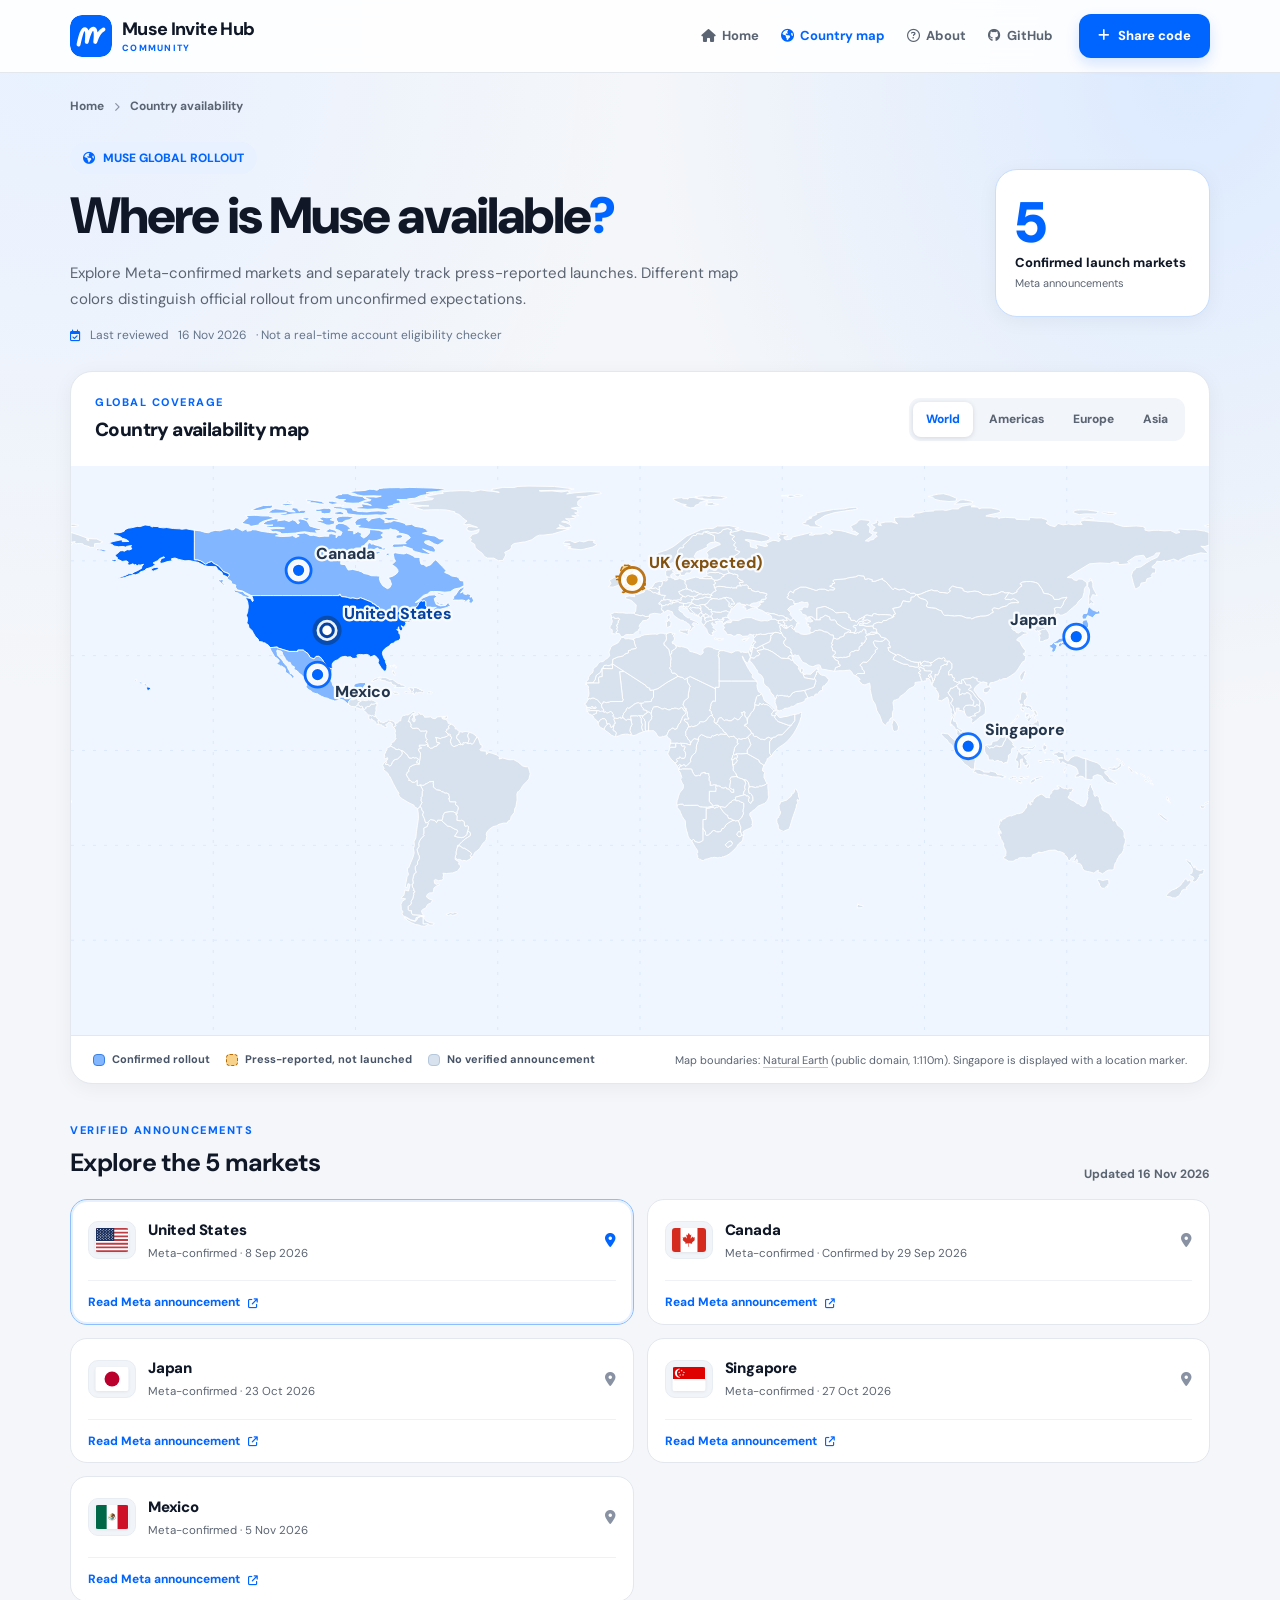
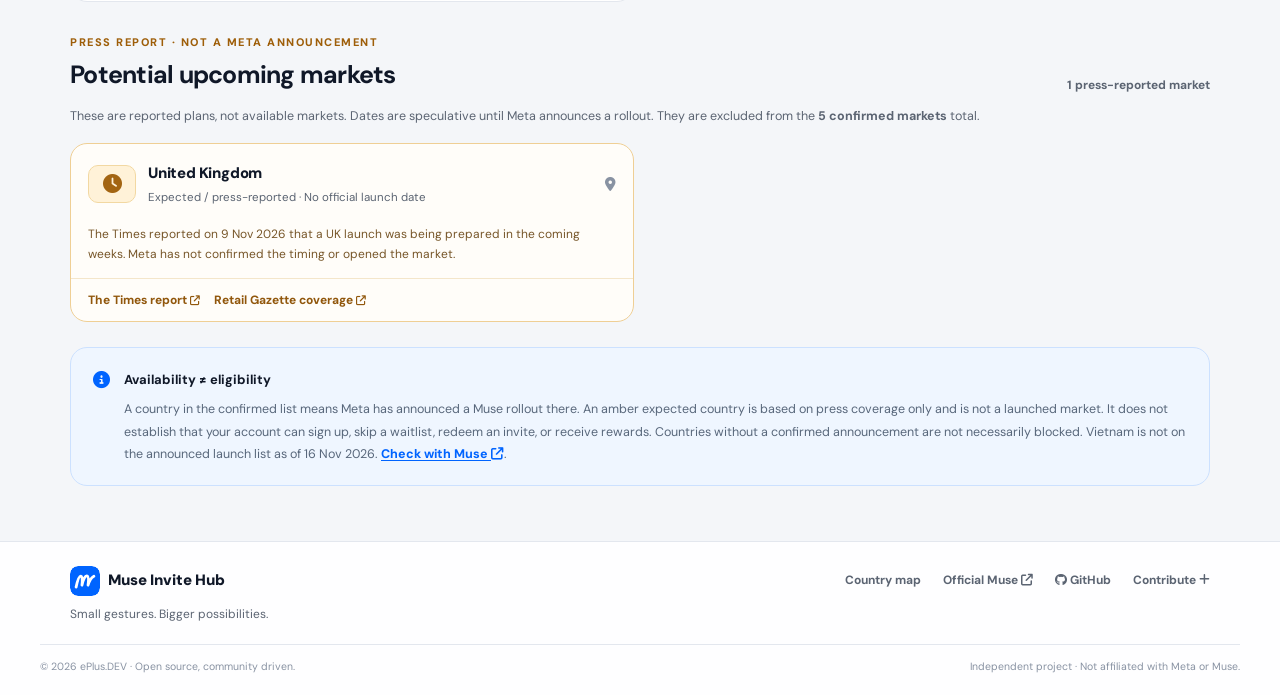
==== commit 550448cc: "merge(main): refresh PR #239 with current Muse UI and retain one-click share dialog" ====
--- a/countries/index.html
+++ b/countries/index.html
@@ -35,9 +35,9 @@
         <a href="./" aria-current="page"><i class="fa-solid fa-earth-americas" aria-hidden="true"></i> Country map</a>
         <a href="../#about"><i class="fa-regular fa-circle-question" aria-hidden="true"></i> About</a>
         <a href="https://github.com/ePlus-DEV/muse-invite-hub" target="_blank" rel="noopener noreferrer"><i class="fa-brands fa-github" aria-hidden="true"></i> GitHub</a>
-        <a class="nav-mobile-share" href="https://github.com/ePlus-DEV/muse-invite-hub/issues/new?template=share-code.yml" target="_blank" rel="noopener noreferrer"><i class="fa-solid fa-plus" aria-hidden="true"></i> Share code</a>
+        <a class="nav-mobile-share" href="https://github.com/ePlus-DEV/muse-invite-hub/issues/new?template=share-code.yml" data-contribute-trigger aria-haspopup="dialog"><i class="fa-solid fa-plus" aria-hidden="true"></i> Share code</a>
       </nav>
-      <a class="button button-primary nav-share" href="https://github.com/ePlus-DEV/muse-invite-hub/issues/new?template=share-code.yml" target="_blank" rel="noopener noreferrer"><i class="fa-solid fa-plus" aria-hidden="true"></i> Share code</a>
+      <a class="button button-primary nav-share" href="https://github.com/ePlus-DEV/muse-invite-hub/issues/new?template=share-code.yml" data-contribute-trigger aria-haspopup="dialog"><i class="fa-solid fa-plus" aria-hidden="true"></i> Share code</a>
       <button class="nav-toggle" type="button" aria-label="Open navigation menu" aria-expanded="false" aria-controls="site-nav"><i class="fa-solid fa-bars" aria-hidden="true"></i></button>
     </div>
   </header>
@@ -148,6 +148,38 @@
       </div>
     </aside>
   </main>
+  <dialog id="contribute" class="contribute-dialog" aria-labelledby="contribute-title" aria-describedby="contribute-intro">
+    <div class="contribute-dialog-head">
+      <div><p class="section-kicker">SHARE WITH THE COMMUNITY</p><h2 id="contribute-title">Choose how to contribute</h2></div>
+      <button class="contribute-dialog-close" type="button" data-contribute-close aria-label="Close contribution choices"><i class="fa-solid fa-xmark" aria-hidden="true"></i></button>
+    </div>
+    <p id="contribute-intro" class="contribute-dialog-intro">No coding needed. Choose a way to share a public code or help check an existing one.</p>
+    <div class="contribute-dialog-body">
+      <div class="contribute-dialog-options">
+        <a class="contribute-option contribute-option-telegram" href="https://github.com/ePlus-DEV/muse-invite-hub/blob/main/docs/TELEGRAM_BOT_GUIDE.md" target="_blank" rel="noopener noreferrer">
+          <i class="fa-brands fa-telegram" aria-hidden="true"></i>
+          <span><strong>Telegram <small>Mobile-friendly</small></strong><span>Use an existing trusted bot chat to submit or report a code; no GitHub account needed.</span><em>View Telegram guide</em></span>
+          <i class="fa-solid fa-arrow-up-right-from-square" aria-hidden="true"></i>
+        </a>
+        <a class="contribute-option" href="https://github.com/ePlus-DEV/muse-invite-hub/issues/new?template=share-code.yml" target="_blank" rel="noopener noreferrer">
+          <i class="fa-brands fa-github" aria-hidden="true"></i>
+          <span><strong>GitHub form</strong><span>Share your own public code or a public Threads, X or Facebook source. GitHub sign-in required.</span><em>Open form</em></span>
+          <i class="fa-solid fa-arrow-up-right-from-square" aria-hidden="true"></i>
+        </a>
+        <a class="contribute-option" data-contribute-feedback href="../#codes">
+          <i class="fa-regular fa-comment-dots" aria-hidden="true"></i>
+          <span><strong>Give code feedback</strong><span>Choose a listed code; posting on its GitHub Issue requires sign-in, or use the Telegram bot.</span><em>Find a code</em></span>
+          <i class="fa-solid fa-arrow-right" aria-hidden="true"></i>
+        </a>
+      </div>
+      <div class="contribute-dialog-qr">
+        <img src="../assets/contribute-qr.svg" width="154" height="154" alt="QR code to open the contribution choices on muse.eplus.dev" loading="lazy">
+        <strong>Scan with your phone</strong>
+        <p>Opens this same choice menu. QR does not open an unverified Telegram account.</p>
+      </div>
+    </div>
+    <p class="contribute-dialog-safety"><i class="fa-solid fa-shield-halved" aria-hidden="true"></i> Telegram needs consent to publish your public @username. Submissions require review; code validity is not guaranteed. A verified public bot link has not yet been published.</p>
+  </dialog>
   <footer class="site-footer">
     <div class="container footer-inner">
       <div class="footer-main-row">
@@ -156,7 +188,7 @@
           <a href="./">Country map</a>
           <a href="https://muse.ai/" target="_blank" rel="noopener noreferrer">Official Muse <i class="fa-solid fa-arrow-up-right-from-square" aria-hidden="true"></i></a>
           <a href="https://github.com/ePlus-DEV/muse-invite-hub" target="_blank" rel="noopener noreferrer"><i class="fa-brands fa-github" aria-hidden="true"></i> GitHub</a>
-          <a href="https://github.com/ePlus-DEV/muse-invite-hub/blob/main/CONTRIBUTING.md" target="_blank" rel="noopener noreferrer">Contribute <i class="fa-solid fa-arrow-up-right-from-square" aria-hidden="true"></i></a>
+          <a href="https://github.com/ePlus-DEV/muse-invite-hub/issues/new?template=share-code.yml" data-contribute-trigger aria-haspopup="dialog">Contribute <i class="fa-solid fa-plus" aria-hidden="true"></i></a>
         </nav>
       </div>
       <p class="footer-tagline">Small gestures. Bigger possibilities.</p>
--- a/assets/styles.css
+++ b/assets/styles.css
@@ -606,6 +606,63 @@
 @media(max-width:350px){.detail-action-row{grid-template-columns:1fr}}
 
 
+/* Single-invite detail layout: one visible code/H1, compact inline guidance.
+   This is presentational only; canonical/metadata/JSON-LD stay server-rendered. */
+.detail-page{padding-top:30px;padding-bottom:34px}
+.detail-breadcrumb{margin-bottom:24px}
+.detail-layout{align-items:start;gap:22px}
+.detail-hero-unified{padding:clamp(22px,2.6vw,32px);border-radius:22px;background:linear-gradient(133deg,#eef5ff 0%,#fff 85%)}
+.detail-hero-unified::after{top:78px;right:12px;transform:rotate(12deg);font-size:150px;color:rgba(0,100,255,.045)}
+.detail-hero-unified .detail-code-heading{min-height:44px}
+.detail-hero-unified h1{margin:16px 0 22px;font-size:clamp(42px,5vw,59px);letter-spacing:-1.4px;line-height:1.08}
+.detail-hero-unified .detail-h1-prefix{display:block;color:var(--muted);font-size:14px;letter-spacing:0;font-weight:750;line-height:1.4;margin-bottom:6px}
+.detail-hero-unified .detail-code-text{display:block;color:var(--ink);font-weight:850;letter-spacing:1.2px;white-space:normal;overflow-wrap:anywhere}
+.detail-hero-unified .detail-action-row{gap:9px}
+.detail-hero-unified .detail-action-row .button{min-height:44px;padding:10px 14px}
+.detail-hero-unified .detail-instructions{margin-top:25px;padding:19px 0 0;border:0;border-top:1px solid var(--blue-line);border-radius:0;background:transparent}
+.detail-hero-unified .detail-instructions h2{margin:0 0 13px;font-size:15px;letter-spacing:-.2px;color:var(--ink)}
+.detail-hero-unified .detail-instructions ol{list-style:none;counter-reset:invite-step;display:grid;grid-template-columns:repeat(2,minmax(0,1fr));gap:12px;padding:0;margin:0;line-height:1.6}
+.detail-hero-unified .detail-instructions li{counter-increment:invite-step;display:flex;align-items:flex-start;gap:9px;padding:0;margin:0;color:var(--muted);font-size:12.5px;min-width:0}
+.detail-hero-unified .detail-instructions li::before{content:counter(invite-step);display:grid;place-items:center;flex:0 0 auto;width:24px;height:24px;border-radius:8px;background:var(--blue-soft);border:1px solid var(--blue-line);color:var(--blue);font-weight:850;font-size:12px}
+.detail-hero-unified .detail-instructions strong{color:var(--ink)}
+.detail-primary>.availability-section{margin:17px 0 0}
+.detail-side{gap:14px}
+.detail-side>.detail-info-card{padding:21px;border-radius:18px}
+.detail-meta div{padding:10px 0;gap:4px}
+@media(max-width:880px){.detail-layout{gap:18px}}
+@media(max-width:560px){
+  .detail-page{padding-top:24px}
+  .detail-breadcrumb{margin-bottom:17px}
+  .detail-hero-unified{padding:21px 18px;border-radius:18px}
+  .detail-hero-unified::after{top:85px;right:-8px;font-size:112px}
+  .detail-hero-unified h1{font-size:clamp(38px,10vw,50px);margin:14px 0 19px}
+  .detail-hero-unified .detail-h1-prefix{font-size:13px}
+  .detail-hero-unified .detail-action-row .button{padding:9px 7px;font-size:12px}
+  .detail-hero-unified .detail-instructions{margin-top:22px}
+  .detail-hero-unified .detail-instructions ol{grid-template-columns:1fr;gap:10px}
+  .detail-side>.detail-info-card{padding:19px}
+}
+@media(max-width:350px){.detail-hero-unified h1{font-size:36px}}
+
+/* Availability belongs to the invitation it describes, not the sidebar.
+   Keep the dated/not-live report adjacent to the single H1 on every viewport. */
+.detail-hero-unified .detail-identity-row{display:grid;grid-template-columns:minmax(0,1fr) minmax(166px,195px);gap:22px;align-items:center;margin:17px 0 22px;min-width:0}
+.detail-hero-unified .detail-identity-row h1{min-width:0;margin:0}
+.detail-hero-unified .detail-availability-inline{position:relative;z-index:1;min-width:0;align-self:stretch;display:flex;flex-direction:column;justify-content:center;gap:4px;padding:12px 14px;border:1px solid var(--blue-line);border-radius:15px;background:rgba(255,255,255,.8)}
+.detail-hero-unified .detail-availability-inline .section-kicker{font-size:10px;letter-spacing:.055em;line-height:1.4;margin:0;color:var(--blue);font-weight:800}
+.detail-hero-unified .detail-availability-inline .detail-slots-number{font-size:clamp(26px,3.1vw,34px);line-height:1.18;white-space:nowrap}
+.detail-hero-unified .detail-availability-inline .detail-slots-caption{margin:0;font-size:10.5px;line-height:1.55}
+.detail-hero-unified .detail-instructions ol{grid-template-columns:1fr;gap:10px}
+.detail-hero-unified .detail-instructions li{align-items:center;line-height:1.65}
+@media(max-width:600px){
+  .detail-hero-unified .detail-identity-row{grid-template-columns:1fr;gap:14px;margin:15px 0 18px}
+  .detail-hero-unified .detail-availability-inline{display:grid;grid-template-columns:1fr auto;align-items:center;gap:2px 12px;padding:11px 13px}
+  .detail-hero-unified .detail-availability-inline .section-kicker{grid-column:1;grid-row:1;margin:0}
+  .detail-hero-unified .detail-availability-inline .detail-slots-number{grid-column:2;grid-row:1 / span 2;font-size:26px}
+  .detail-hero-unified .detail-availability-inline .detail-slots-caption{grid-column:1;grid-row:2;margin:0}
+  .detail-hero-unified .detail-instructions li{align-items:flex-start}
+}
+
 /* Link from the existing sourced market disclosure to its full map page. */
 .availability-map-link{margin:14px 0 4px}
 .availability-map-link .button{font-size:12px;padding:9px 13px;min-height:40px}
@@ -616,3 +673,168 @@
 .availability-expected p{margin:6px 0 0;font-size:11.5px;line-height:1.65}
 .availability-expected a{font-weight:800;color:#90540b;text-decoration:underline;text-underline-offset:2px}
 .availability-expected a:hover{color:#703e05}
+
+/* Approved invite-detail mockup · desktop and mobile, November 2026.
+   Keep a single server-rendered H1 and all original SEO content/links. */
+.detail-page{padding-top:28px}
+.detail-breadcrumb{margin-bottom:24px}
+.detail-page-intro{margin-bottom:24px;max-width:820px}
+.detail-page-intro h1{margin:0 0 8px;font-size:clamp(29px,3.5vw,40px);line-height:1.15;letter-spacing:-1.25px;color:var(--ink);font-weight:850}
+.detail-page-intro .detail-title-code{color:var(--blue)}
+.detail-page-intro p{margin:0;font-size:14px;color:var(--muted);line-height:1.65}
+.detail-layout{display:grid;grid-template-columns:minmax(0,1.66fr) minmax(290px,.94fr);column-gap:24px;row-gap:16px;align-items:start}
+.detail-layout>.detail-primary{grid-column:1;grid-row:1;min-width:0}
+.detail-layout>.detail-side{grid-column:2;grid-row:1 / span 2;display:grid;grid-template-columns:1fr;gap:16px;min-width:0}
+.detail-layout>.detail-market-section{grid-column:1;grid-row:2;margin:0;min-width:0}
+.detail-hero-unified{padding:24px 22px 0;border-radius:21px;background:linear-gradient(135deg,#eef5ff,#fff 85%)}
+.detail-hero-unified::after{top:52px;right:24px;font-size:140px;color:rgba(0,100,255,.07)}
+.detail-hero-unified .detail-code-heading{min-height:42px}
+.detail-hero-unified .detail-code-display{display:flex;align-items:center;gap:10px;margin:20px 0 22px;min-width:0}
+.detail-hero-unified .detail-code-display .detail-code-text{font-size:clamp(36px,4.6vw,51px);line-height:1.12;font-weight:850;letter-spacing:1.2px;color:var(--ink);margin:0;white-space:normal;overflow-wrap:anywhere;min-width:0}
+.detail-copy-inline{display:grid;place-items:center;width:40px;height:40px;min-width:40px;min-height:40px;border:1px solid var(--blue-line);border-radius:11px;background:#fff;color:var(--blue);cursor:pointer;font-size:16px;position:relative;z-index:1}
+.detail-copy-inline:hover,.detail-copy-inline:focus-visible{border-color:var(--blue);background:var(--blue-soft);outline-offset:2px}
+.detail-hero-unified .detail-action-row{display:flex;align-items:stretch;gap:10px;flex-wrap:wrap;margin-bottom:14px}
+.detail-hero-unified .detail-action-row .button{min-height:46px;padding:10px 18px;font-size:13px;white-space:nowrap}
+.detail-copy-note{margin:0 0 13px;min-height:16px}
+.detail-copy-note[hidden]{display:none}
+.detail-hero-unified .detail-stats{position:relative;z-index:1;display:grid;grid-template-columns:repeat(3,minmax(0,1fr));gap:0;margin:18px -22px 0;border-top:1px solid var(--blue-line);background:rgba(255,255,255,.7);padding:17px 12px 18px}
+.detail-hero-unified .detail-stat{display:flex;align-items:center;justify-content:center;gap:11px;min-width:0;padding:0 12px;border-right:1px solid var(--blue-line);color:var(--blue)}
+.detail-hero-unified .detail-stat:last-child{border-right:0}
+.detail-stat>i{font-size:19px;flex:none}
+.detail-stat-body{display:flex;flex-direction:column;align-items:flex-start;gap:3px;min-width:0}
+.detail-stat-body>strong{font-size:16px;line-height:1.2;font-weight:850;color:var(--ink);white-space:nowrap}
+.detail-stat-body>.detail-slots-number{font-size:24px;color:var(--blue)}
+.detail-stat-body>.detail-slots-caption,.detail-stat-body>.detail-stat-label{font-size:11px;line-height:1.35;color:var(--muted);text-align:left;margin:0}
+.detail-instructions.detail-mobile-fold{padding:20px 22px 22px;margin-top:16px;background:#fff;border:1px solid var(--line);border-radius:19px;box-shadow:var(--shadow-sm)}
+.detail-mobile-fold>summary{display:flex;align-items:center;gap:10px;list-style:none;cursor:pointer;color:var(--ink);font-weight:800;font-size:17px;line-height:1.4}
+.detail-mobile-fold>summary::-webkit-details-marker{display:none}
+.detail-mobile-fold>summary h2{margin:0;color:inherit;font:inherit;letter-spacing:inherit;line-height:inherit}
+.detail-mobile-fold>summary>i:first-child{color:var(--blue);font-size:17px}
+.detail-mobile-fold .detail-fold-chevron{display:none;margin-left:auto;color:var(--blue);font-size:12px}
+.detail-mobile-fold>.detail-fold-body{padding-top:17px}
+.detail-instructions.detail-mobile-fold ol{list-style:none;counter-reset:invite-step;display:grid;grid-template-columns:repeat(2,minmax(0,1fr));gap:16px;margin:0;padding:0}
+.detail-instructions.detail-mobile-fold li{counter-increment:invite-step;display:block;position:relative;min-width:0;margin:0;padding:2px 0 2px 40px;color:var(--ink);font-size:13px;line-height:1.65;overflow-wrap:break-word}
+.detail-instructions.detail-mobile-fold li::before{content:counter(invite-step);position:absolute;top:0;left:0;display:grid;place-items:center;width:28px;height:28px;background:var(--blue-soft);color:var(--blue);font-size:14px;font-weight:850;border-radius:50%}
+.detail-instructions.detail-mobile-fold strong{color:var(--ink)}
+/* Keep inline emphasis in the SAME text flow; flex children would split each
+   anonymous text node (Select / Open invite / above...) into separate columns. */
+@media(max-width:1160px){.detail-instructions.detail-mobile-fold ol{grid-template-columns:1fr;gap:12px}}
+.detail-listing.detail-mobile-fold{padding:22px}
+.detail-listing.detail-mobile-fold>summary{font-size:18px}
+.detail-listing.detail-mobile-fold>.detail-fold-body{padding-top:16px}
+.detail-listing.detail-mobile-fold .detail-meta div{display:grid;grid-template-columns:minmax(0,1fr) minmax(0,1fr);align-items:start;gap:12px;padding:13px 0}
+.detail-listing.detail-mobile-fold .detail-meta dt{font-size:12px}
+.detail-listing.detail-mobile-fold .detail-meta dd{text-align:right;font-size:12px;line-height:1.55}
+.detail-layout>.detail-side>.detail-feedback{padding:22px;box-shadow:var(--shadow-sm)}
+.detail-feedback-actions .detail-quick-feedback[data-feedback-outcome="worked"]{background:var(--green-bg);border-color:var(--green-line)}
+.detail-feedback-actions .detail-quick-feedback[data-feedback-outcome="failed"]{background:var(--red-bg);border-color:var(--red-line)}
+.detail-feedback h2{font-size:19px}
+.detail-market-section{margin:0}
+@media(max-width:980px){
+  .detail-layout{grid-template-columns:minmax(0,1.55fr) minmax(280px,1fr);gap:16px}
+  .detail-hero-unified .detail-stat{gap:7px;padding:0 7px}
+  .detail-stat>i{font-size:16px}
+  .detail-stat-body>strong{font-size:14px}
+  .detail-stat-body>.detail-slots-number{font-size:21px}
+}
+@media(max-width:760px){
+  .detail-layout{grid-template-columns:1fr;gap:12px}
+  .detail-layout>.detail-primary{grid-column:1;grid-row:1}
+  .detail-layout>.detail-side{grid-column:1;grid-row:2;grid-template-columns:1fr;gap:12px}
+  .detail-layout>.detail-market-section{grid-column:1;grid-row:3}
+  .detail-page-intro{margin-bottom:16px}
+}
+@media(max-width:620px){
+  .detail-page{padding-top:20px}
+  .detail-breadcrumb{margin-bottom:18px}
+  .detail-page-intro h1{font-size:clamp(25px,6.9vw,31px);letter-spacing:-.75px;margin:0}
+  .detail-page-intro p{display:none}
+  .detail-hero-unified{padding:18px 17px 0;border-radius:18px}
+  .detail-hero-unified::after{top:77px;right:2px;font-size:105px}
+  .detail-hero-unified .detail-code-display{margin:18px 0;gap:8px}
+  .detail-hero-unified .detail-code-display .detail-code-text{font-size:clamp(29px,9vw,42px)}
+  .detail-copy-inline{width:38px;height:38px;min-width:38px;min-height:38px}
+  .detail-hero-unified .detail-action-row{display:grid;grid-template-columns:1fr;gap:9px;margin:0}
+  .detail-hero-unified .detail-action-row .button{min-height:44px;width:100%;font-size:13px;padding:9px 12px}
+  .detail-copy-note{margin:9px 0 0}
+  .detail-hero-unified .detail-stats{margin:15px -17px 0;padding:15px 5px;grid-template-columns:repeat(3,minmax(0,1fr))}
+  .detail-hero-unified .detail-stat{flex-direction:column;align-items:center;justify-content:flex-start;text-align:center;gap:6px;padding:0 4px}
+  .detail-stat>i{font-size:16px}
+  .detail-stat-body{align-items:center;gap:3px;width:100%}
+  .detail-stat-body>strong{font-size:14px;white-space:normal}
+  .detail-stat-body>.detail-slots-number{font-size:20px;white-space:nowrap}
+  .detail-stat-body>.detail-slots-caption,.detail-stat-body>.detail-stat-label{text-align:center;font-size:10px}
+  .detail-instructions.detail-mobile-fold,.detail-listing.detail-mobile-fold{margin-top:10px;padding:0;border-radius:14px}
+  .detail-mobile-fold>summary{min-height:52px;padding:12px 15px;font-size:13.5px}
+  .detail-mobile-fold .detail-fold-chevron{display:inline-block;transition:transform .18s}
+  .detail-mobile-fold[open] .detail-fold-chevron{transform:rotate(180deg)}
+  .detail-mobile-fold>.detail-fold-body{padding:0 16px 17px}
+  .detail-instructions.detail-mobile-fold ol{grid-template-columns:1fr;gap:10px}
+  .detail-instructions.detail-mobile-fold li{font-size:12px}
+  .detail-listing.detail-mobile-fold .detail-meta div{grid-template-columns:1fr;gap:4px}
+  .detail-listing.detail-mobile-fold .detail-meta dd{text-align:left}
+  .detail-layout>.detail-side>.detail-feedback{padding:18px;border-radius:15px}
+  .detail-feedback h2{font-size:17px}
+  .detail-hero-unified .detail-status{font-size:11px}
+  .detail-layout>.detail-market-section{margin:0}
+  .detail-market-section .availability-disclosure>summary{min-height:54px;padding:10px 12px}
+  .detail-market-section .availability-summary-main{gap:8px}
+  .detail-market-section .availability-flags{display:none}
+  .detail-market-section .availability-heading strong{font-size:12.5px}
+  .detail-market-section .availability-count{font-size:10px}
+}
+
+/* Narrow-screen stat cards: reserve a full readable row for quota status.
+   The former three ~100px columns made "Not reported" overflow the left edge.
+   Secondary date/update stats remain in two balanced columns below. */
+.detail-hero-unified .detail-stat-body{min-width:0;max-width:100%}
+.detail-hero-unified .detail-stat-body>strong{max-width:100%;overflow-wrap:anywhere}
+.detail-hero-unified .detail-note{margin:0 -22px;padding:12px 22px 14px;border-top:1px solid var(--blue-line);background:#f7faff;color:var(--muted);font-size:12px;line-height:1.55;overflow-wrap:anywhere}
+@media(max-width:620px){
+  .detail-hero-unified .detail-stats{grid-template-columns:repeat(2,minmax(0,1fr));padding:0}
+  .detail-hero-unified .detail-stat{min-width:0;padding:13px 8px 15px;border-right:0;gap:7px}
+  .detail-hero-unified .detail-stat:first-child{
+    grid-column:1/-1;flex-direction:row;align-items:center;justify-content:flex-start;
+    gap:14px;padding:14px 18px;border-bottom:1px solid var(--blue-line);text-align:left
+  }
+  .detail-hero-unified .detail-stat:first-child .detail-stat-body{width:auto;align-items:flex-start}
+  .detail-hero-unified .detail-stat:first-child .detail-slots-number{
+    font-size:22px;line-height:1.2;white-space:normal;overflow-wrap:normal
+  }
+  .detail-hero-unified .detail-stat:first-child .detail-slots-caption{text-align:left;font-size:11px}
+  .detail-hero-unified .detail-stat:nth-child(2){border-right:1px solid var(--blue-line)}
+  .detail-hero-unified .detail-stat:nth-child(n+2) .detail-stat-body>strong{
+    white-space:normal;overflow-wrap:anywhere
+  }
+  .detail-hero-unified .detail-note{margin:0 -17px;padding:11px 17px 13px;font-size:11.5px}
+}
+
+/* Modern contribution overlay built on current main design tokens. Never bring
+   old PR layout/CSS into directory, code details or country map. */
+.contribute-dialog{position:fixed;inset:0;box-sizing:border-box;width:min(680px,calc(100vw - 32px));max-width:none;max-height:min(88dvh,780px);margin:auto;padding:25px;border:1px solid var(--blue-line);border-radius:22px;background:var(--surface);color:var(--text);font-family:inherit;box-shadow:0 26px 85px rgba(16,24,40,.25);overflow:auto;overscroll-behavior:contain}
+.contribute-dialog::backdrop{background:rgba(16,24,40,.55);backdrop-filter:blur(4px)}
+.contribute-dialog-head{display:flex;align-items:flex-start;justify-content:space-between;gap:18px}
+.contribute-dialog-head h2{color:var(--ink);font-size:clamp(21px,3vw,27px);line-height:1.2;letter-spacing:-.65px;margin:5px 0 0}
+.contribute-dialog-head .section-kicker{margin:0;color:var(--blue);font-size:10px;font-weight:800;letter-spacing:.08em}
+.contribute-dialog-close{display:grid;place-items:center;flex:none;width:42px;height:42px;min-width:42px;border:1px solid var(--line);border-radius:11px;background:var(--surface);color:var(--muted);font-size:17px}
+.contribute-dialog-close:hover,.contribute-dialog-close:focus-visible{color:var(--blue);background:var(--blue-soft);border-color:var(--blue-line)}
+.contribute-dialog-intro{margin:11px 0 18px;font-size:13px;color:var(--muted);line-height:1.6}
+.contribute-dialog-body{display:grid;grid-template-columns:minmax(0,1fr) 162px;gap:14px;align-items:start;min-width:0}
+.contribute-dialog-options{display:grid;gap:10px;min-width:0}
+.contribute-option{display:flex;align-items:center;gap:12px;padding:13px;border:1px solid var(--line);border-radius:14px;background:var(--surface);min-width:0;color:var(--ink);text-decoration:none;transition:background .16s,border-color .16s}
+.contribute-option:hover,.contribute-option:focus-visible{background:var(--blue-soft);border-color:var(--blue-line);color:var(--ink)}
+.contribute-option-telegram{border-color:var(--blue-line);background:#f6faff}
+.contribute-option>i:first-child{display:grid;place-items:center;width:39px;height:39px;min-width:39px;border-radius:12px;background:var(--blue-soft);color:var(--blue);font-size:18px}
+.contribute-option>i:last-child{margin-left:auto;flex:none;color:var(--blue);font-size:12px}
+.contribute-option>span{display:grid;gap:3px;min-width:0;flex:1}
+.contribute-option strong{font-size:13px;font-weight:800;color:var(--ink)}
+.contribute-option strong small{display:inline-block;font-size:10px;color:var(--blue);margin-left:4px;font-weight:750}
+.contribute-option>span>span{font-size:11px;line-height:1.5;color:var(--muted)}
+.contribute-option em{font-size:11px;font-weight:800;font-style:normal;color:var(--blue)}
+.contribute-dialog-qr{display:flex;flex-direction:column;align-items:center;gap:8px;min-width:0;padding:12px 8px;border:1px solid var(--line);border-radius:14px;background:#f7faff;text-align:center}
+.contribute-dialog-qr img{max-width:100%;height:auto;aspect-ratio:1;object-fit:contain;background:#fff;border-radius:8px}
+.contribute-dialog-qr strong{font-size:12px;font-weight:800;color:var(--ink)}
+.contribute-dialog-qr p{font-size:10px;color:var(--muted);line-height:1.5;margin:0}
+.contribute-dialog-safety{display:flex;gap:9px;align-items:flex-start;margin:17px 0 0;padding-top:13px;border-top:1px solid var(--line);font-size:11px;line-height:1.55;color:var(--muted)}
+.contribute-dialog-safety i{color:var(--blue);flex:none;margin-top:2px}
+@media(max-width:650px){.contribute-dialog{width:calc(100vw - 22px);max-height:calc(100dvh - 30px);padding:18px;border-radius:17px}.contribute-dialog-head h2{font-size:21px}.contribute-dialog-body{grid-template-columns:1fr}.contribute-dialog-qr{display:none}.contribute-option{min-height:73px;padding:12px}.contribute-dialog-intro{margin:10px 0 15px}.contribute-dialog-safety{font-size:10.5px}}
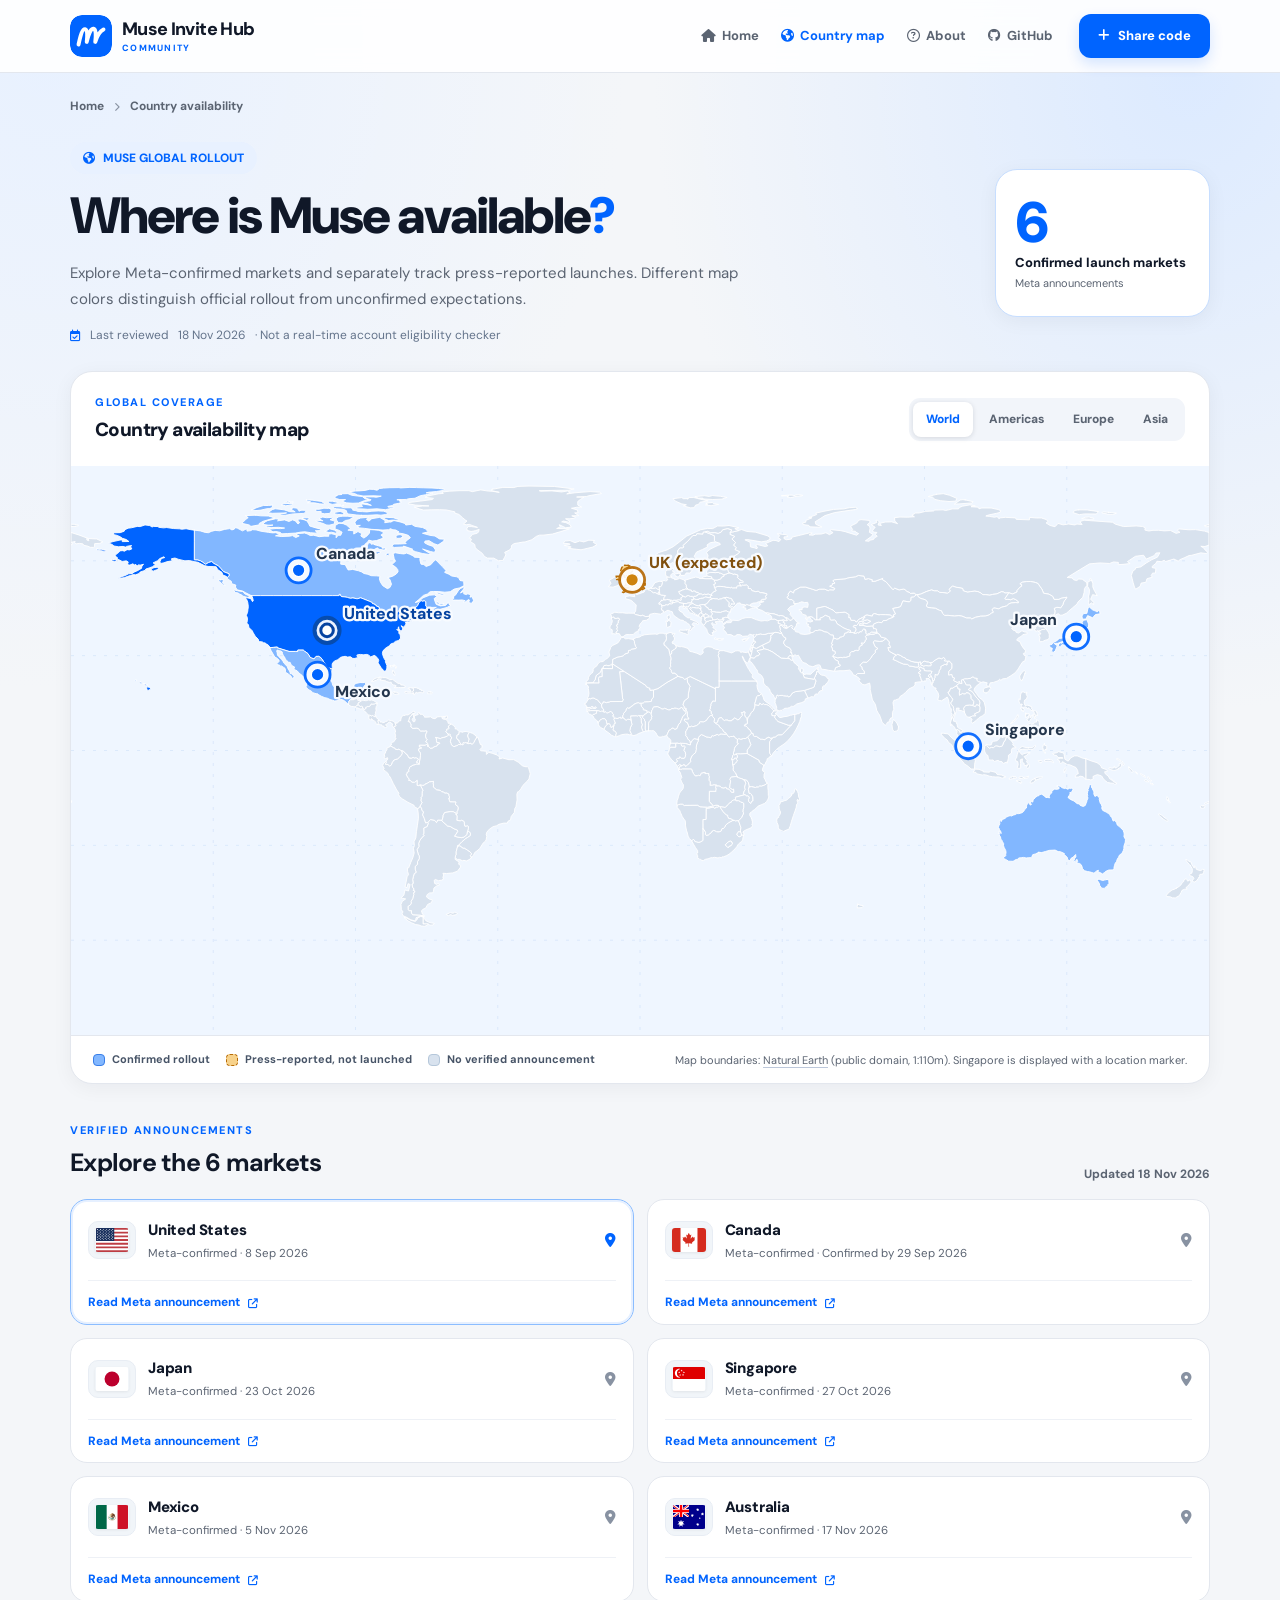
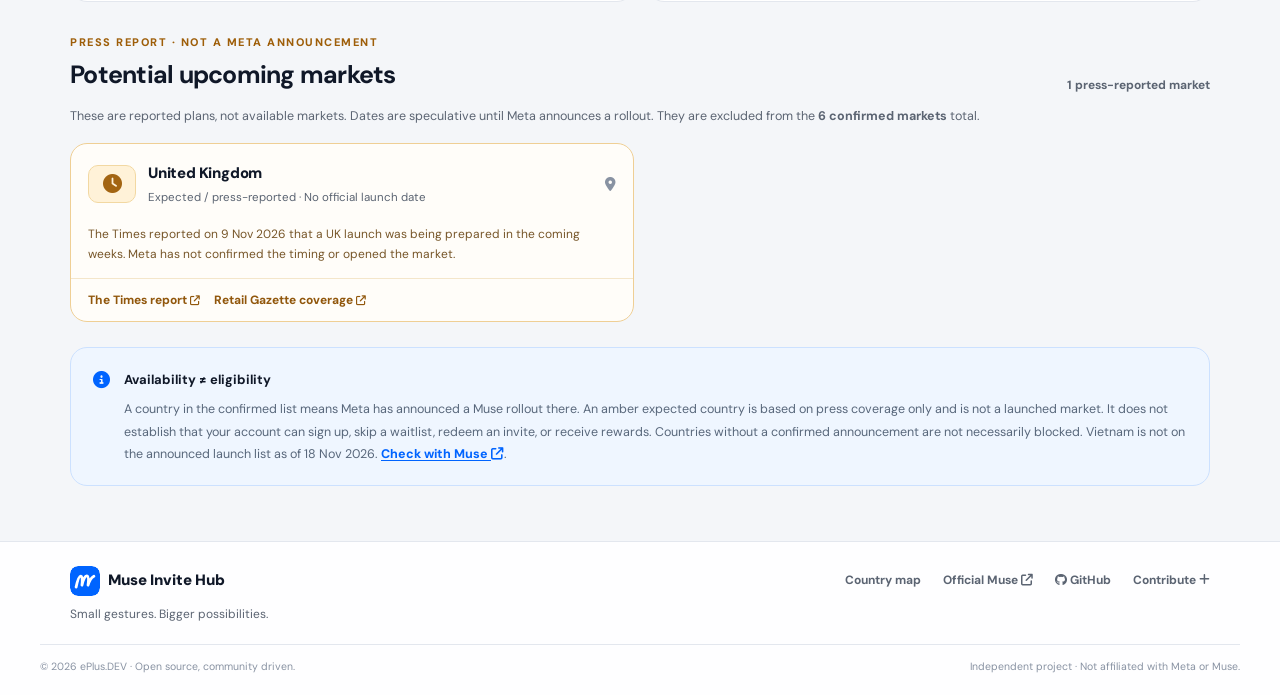
==== commit 052ceb78: "feat(countries): add Australia launch card and update country map totals" ====
--- a/countries/index.html
+++ b/countries/index.html
@@ -4,12 +4,12 @@
   <meta charset="utf-8">
   <meta name="viewport" content="width=device-width, initial-scale=1">
   <meta name="theme-color" content="#f4f6f9">
-  <meta name="description" content="Explore the Muse country availability map. See five Meta-announced launch markets, announcement dates and primary sources. Availability does not guarantee account eligibility.">
+  <meta name="description" content="Explore the Muse country availability map. See six Meta-announced launch markets, announcement dates and primary sources. Availability does not guarantee account eligibility.">
   <meta name="robots" content="index,follow">
   <link rel="canonical" href="https://muse.eplus.dev/countries/">
   <meta property="og:type" content="website">
   <meta property="og:title" content="Muse Country Availability Map | Muse Invite Hub">
-  <meta property="og:description" content="Explore five Muse launch markets backed by Meta announcements. Check dates and eligibility before signing up.">
+  <meta property="og:description" content="Explore six Muse launch markets backed by Meta announcements. Check dates and eligibility before signing up.">
   <meta property="og:url" content="https://muse.eplus.dev/countries/">
   <meta property="og:image" content="https://muse.eplus.dev/assets/social-preview.png">
   <meta name="twitter:card" content="summary_large_image">
@@ -48,9 +48,9 @@
         <p class="eyebrow"><i class="fa-solid fa-earth-americas" aria-hidden="true"></i> MUSE GLOBAL ROLLOUT</p>
         <h1 id="countries-title">Where is Muse available<span class="heading-period">?</span></h1>
         <p class="countries-lead">Explore Meta-confirmed markets and separately track press-reported launches. Different map colors distinguish official rollout from unconfirmed expectations.</p>
-        <p class="countries-update"><i class="fa-regular fa-calendar-check" aria-hidden="true"></i> Last reviewed <time datetime="2026-11-16">16 Nov 2026</time> · Not a real-time account eligibility checker</p>
-      </div>
-      <div class="countries-stat"><strong>5</strong><span>Confirmed launch markets</span><small>Meta announcements</small></div>
+        <p class="countries-update"><i class="fa-regular fa-calendar-check" aria-hidden="true"></i> Last reviewed <time datetime="2026-11-18">18 Nov 2026</time> · Not a real-time account eligibility checker</p>
+      </div>
+      <div class="countries-stat"><strong>6</strong><span>Confirmed launch markets</span><small>Meta announcements</small></div>
     </section>
     <section class="map-panel" aria-labelledby="map-title">
       <div class="map-panel-head">
@@ -63,7 +63,7 @@
         </div>
       </div>
       <div class="map-visual">
-        <svg id="availability-map" viewBox="0 0 1000 500" xmlns="http://www.w3.org/2000/svg" role="group" aria-label="Map showing Meta-announced Muse markets: United States, Canada, Japan, Singapore and Mexico. The United Kingdom is highlighted separately as a press-reported expectation, not a Meta-confirmed launch. Source-linked lists are below." preserveAspectRatio="xMidYMid meet">
+        <svg id="availability-map" viewBox="0 0 1000 500" xmlns="http://www.w3.org/2000/svg" role="group" aria-label="Map showing Meta-announced Muse markets: United States, Canada, Japan, Singapore, Mexico and Australia. The United Kingdom is highlighted separately as a press-reported expectation, not a Meta-confirmed launch. Source-linked lists are below." preserveAspectRatio="xMidYMid meet">
           <rect width="1000" height="500" class="map-ocean"></rect>
           <g id="map-graticule" aria-hidden="true"></g>
           <g id="map-countries" aria-hidden="true"></g>
@@ -77,7 +77,7 @@
       </div>
     </section>
     <section class="countries-results" id="markets" aria-labelledby="markets-title">
-      <div class="countries-list-head"><div><p class="section-kicker">VERIFIED ANNOUNCEMENTS</p><h2 id="markets-title">Explore the 5 markets</h2></div><span class="countries-count">Updated 16 Nov 2026</span></div>
+      <div class="countries-list-head"><div><p class="section-kicker">VERIFIED ANNOUNCEMENTS</p><h2 id="markets-title">Explore the 6 markets</h2></div><span class="countries-count">Updated 18 Nov 2026</span></div>
       <div class="countries-list">        <article class="country-card is-selected" data-code="US" id="market-us">
           <button type="button" class="country-select" data-select="US" aria-pressed="true" aria-controls="availability-map">
             <span class="country-flag"><img src="../assets/flags/us.svg" width="34" height="24" alt=""></span>
@@ -118,6 +118,14 @@
           </button>
           <a class="country-source" href="https://about.fb.com/ltam/news/2026/09/presentamos-muse-el-primer-agente-de-ia-personal-del-mundo-creado-para-todos/" target="_blank" rel="noopener noreferrer">Read Meta announcement <i class="fa-solid fa-arrow-up-right-from-square" aria-hidden="true"></i><span class="sr-only"> for Mexico (new tab)</span></a>
         </article>
+        <article class="country-card" data-code="AU" id="market-au">
+          <button type="button" class="country-select" data-select="AU" aria-pressed="false" aria-controls="availability-map">
+            <span class="country-flag"><img src="../assets/flags/au.svg" width="34" height="24" alt=""></span>
+            <span class="country-copy"><strong>Australia</strong><span>Meta-confirmed · <time datetime="2026-11-17">17 Nov 2026</time></span></span>
+            <i class="fa-solid fa-location-dot" aria-hidden="true"></i>
+          </button>
+          <a class="country-source" href="https://about.fb.com/news/2026/11/muse-is-now-available-in-australia/" target="_blank" rel="noopener noreferrer">Read Meta announcement <i class="fa-solid fa-arrow-up-right-from-square" aria-hidden="true"></i><span class="sr-only"> for Australia (new tab)</span></a>
+        </article>
       </div>
     </section>
     <section class="countries-expected" id="expected-markets" aria-labelledby="expected-markets-title">
@@ -125,7 +133,7 @@
         <div><p class="section-kicker">PRESS REPORT · NOT A META ANNOUNCEMENT</p><h2 id="expected-markets-title">Potential upcoming markets</h2></div>
         <span class="countries-count">1 press-reported market</span>
       </div>
-      <p class="countries-expected-intro">These are reported plans, not available markets. Dates are speculative until Meta announces a rollout. They are excluded from the <strong>5 confirmed markets</strong> total.</p>
+      <p class="countries-expected-intro">These are reported plans, not available markets. Dates are speculative until Meta announces a rollout. They are excluded from the <strong>6 confirmed markets</strong> total.</p>
       <div class="countries-list">
         <article class="country-card expected-card" data-code="GB" id="market-gb">
           <button type="button" class="country-select" data-select="GB" aria-pressed="false" aria-controls="availability-map">
@@ -144,7 +152,7 @@
     <aside class="country-disclaimer">
       <i class="fa-solid fa-circle-info" aria-hidden="true"></i>
       <div><strong>Availability ≠ eligibility</strong>
-        <p>A country in the confirmed list means Meta has announced a Muse rollout there. An amber expected country is based on press coverage only and is not a launched market. It does not establish that your account can sign up, skip a waitlist, redeem an invite, or receive rewards. Countries without a confirmed announcement are not necessarily blocked. Vietnam is not on the announced launch list as of 16 Nov 2026. <a href="https://muse.ai/join" target="_blank" rel="noopener noreferrer">Check with Muse <i class="fa-solid fa-arrow-up-right-from-square" aria-hidden="true"></i></a>.</p>
+        <p>A country in the confirmed list means Meta has announced a Muse rollout there. An amber expected country is based on press coverage only and is not a launched market. It does not establish that your account can sign up, skip a waitlist, redeem an invite, or receive rewards. Countries without a confirmed announcement are not necessarily blocked. Vietnam is not on the announced launch list as of 18 Nov 2026. <a href="https://muse.ai/join" target="_blank" rel="noopener noreferrer">Check with Muse <i class="fa-solid fa-arrow-up-right-from-square" aria-hidden="true"></i></a>.</p>
       </div>
     </aside>
   </main>
@@ -156,9 +164,9 @@
     <p id="contribute-intro" class="contribute-dialog-intro">No coding needed. Choose a way to share a public code or help check an existing one.</p>
     <div class="contribute-dialog-body">
       <div class="contribute-dialog-options">
-        <a class="contribute-option contribute-option-telegram" href="https://github.com/ePlus-DEV/muse-invite-hub/blob/main/docs/TELEGRAM_BOT_GUIDE.md" target="_blank" rel="noopener noreferrer">
+        <a class="contribute-option contribute-option-telegram" href="https://t.me/muse_invite_hub_bot" target="_blank" rel="noopener noreferrer">
           <i class="fa-brands fa-telegram" aria-hidden="true"></i>
-          <span><strong>Telegram <small>Mobile-friendly</small></strong><span>Use an existing trusted bot chat to submit or report a code; no GitHub account needed.</span><em>View Telegram guide</em></span>
+          <span><strong>Telegram <small>Mobile-friendly</small></strong><span>Open the Muse Invite Hub bot directly to submit a public code or report feedback. No GitHub sign-in.</span><em>Open Telegram</em></span>
           <i class="fa-solid fa-arrow-up-right-from-square" aria-hidden="true"></i>
         </a>
         <a class="contribute-option" href="https://github.com/ePlus-DEV/muse-invite-hub/issues/new?template=share-code.yml" target="_blank" rel="noopener noreferrer">
@@ -175,10 +183,10 @@
       <div class="contribute-dialog-qr">
         <img src="../assets/contribute-qr.svg" width="154" height="154" alt="QR code to open the contribution choices on muse.eplus.dev" loading="lazy">
         <strong>Scan with your phone</strong>
-        <p>Opens this same choice menu. QR does not open an unverified Telegram account.</p>
-      </div>
-    </div>
-    <p class="contribute-dialog-safety"><i class="fa-solid fa-shield-halved" aria-hidden="true"></i> Telegram needs consent to publish your public @username. Submissions require review; code validity is not guaranteed. A verified public bot link has not yet been published.</p>
+        <p>Opens this choice menu on your phone. Select Telegram to chat with our bot.</p>
+      </div>
+    </div>
+    <p class="contribute-dialog-safety"><i class="fa-solid fa-shield-halved" aria-hidden="true"></i> Telegram requires your consent before publishing your public @username. Submissions require review; invite code validity is not guaranteed.</p>
   </dialog>
   <footer class="site-footer">
     <div class="container footer-inner">
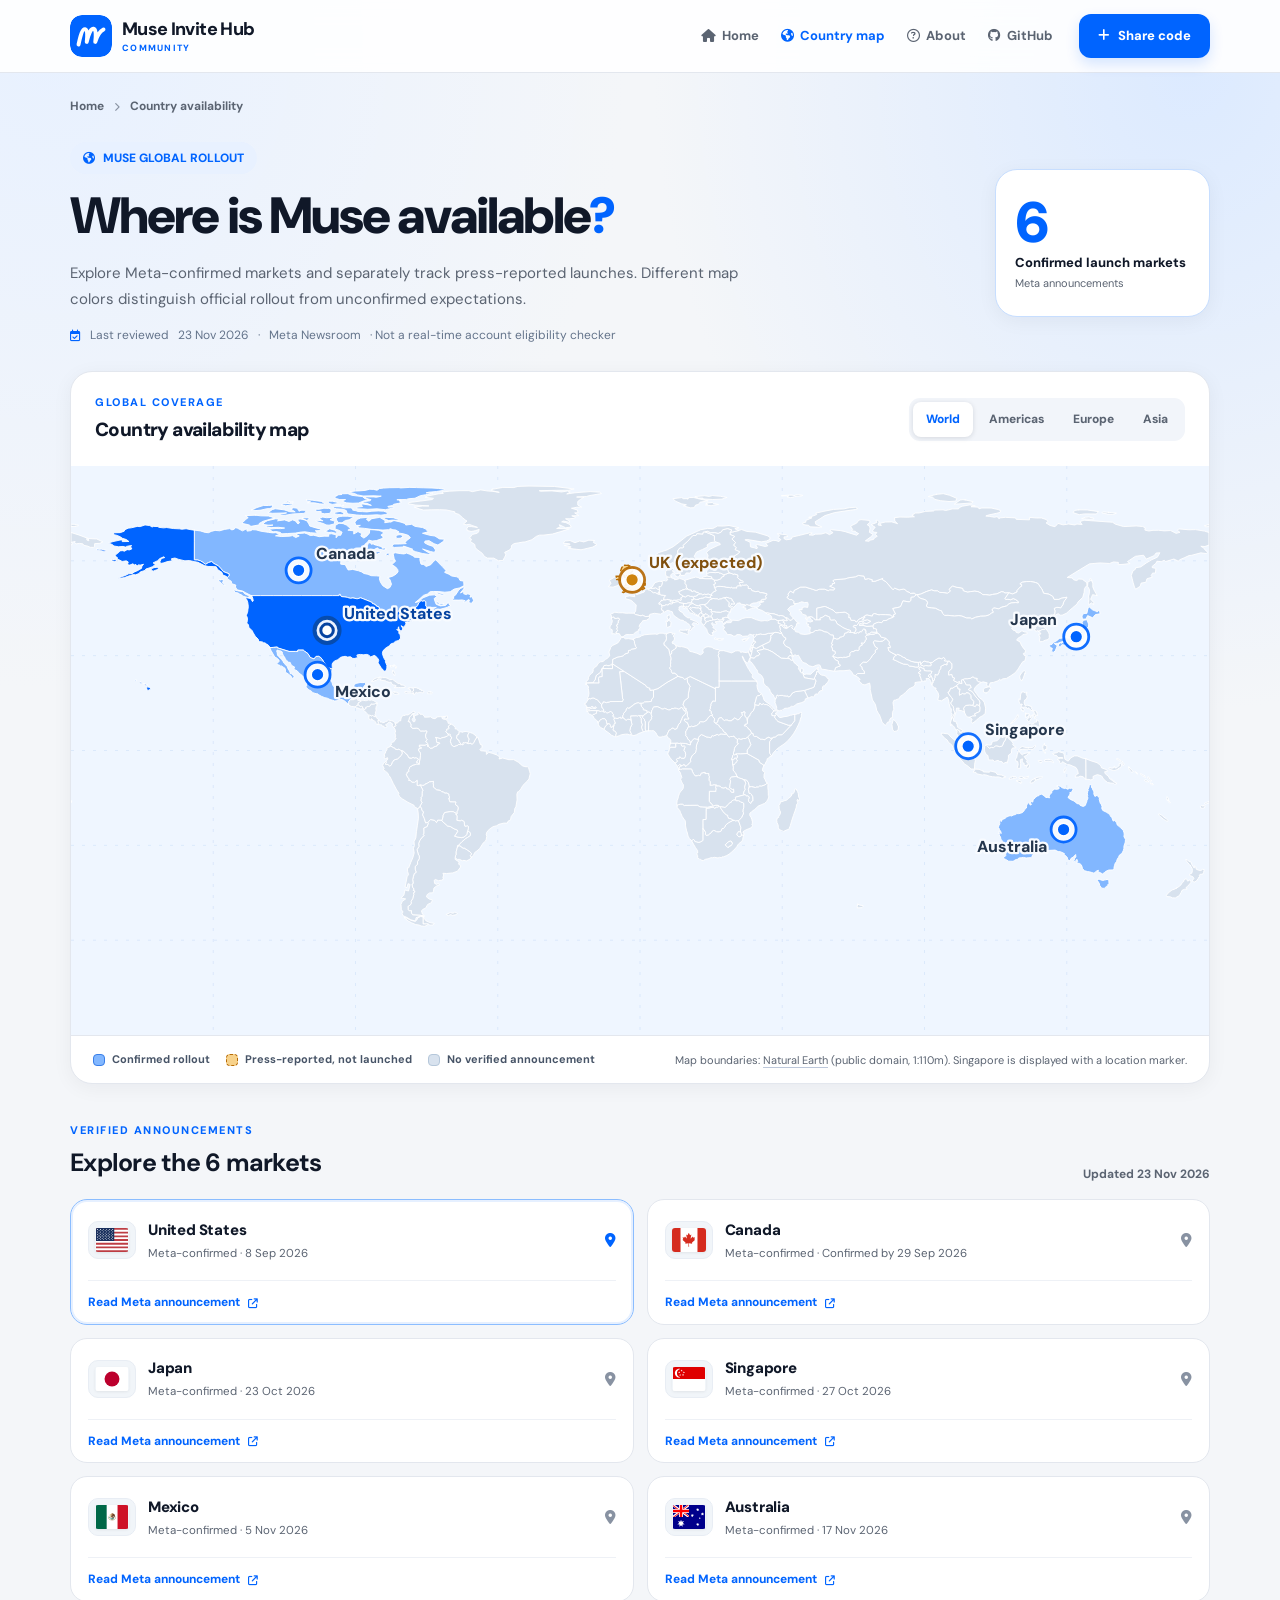
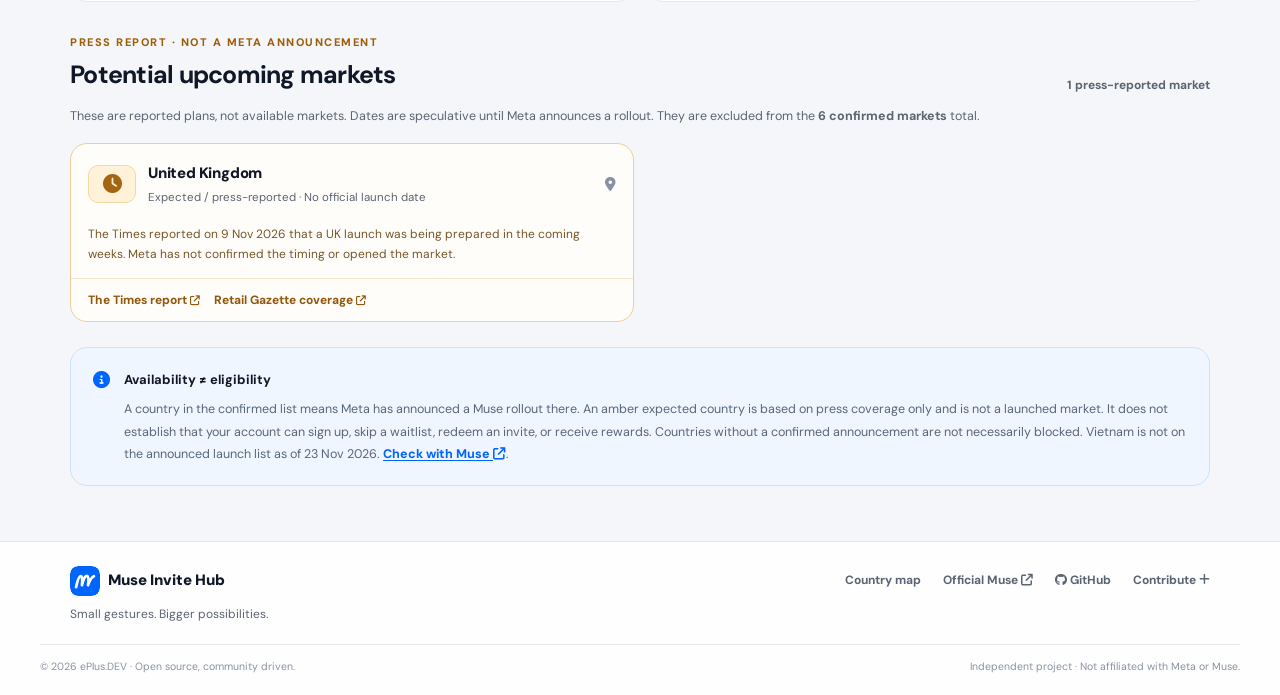
==== commit afc6bde9: "docs: recheck Muse rollout sources as of 23 Nov 2026" ====
--- a/countries/index.html
+++ b/countries/index.html
@@ -48,7 +48,7 @@
         <p class="eyebrow"><i class="fa-solid fa-earth-americas" aria-hidden="true"></i> MUSE GLOBAL ROLLOUT</p>
         <h1 id="countries-title">Where is Muse available<span class="heading-period">?</span></h1>
         <p class="countries-lead">Explore Meta-confirmed markets and separately track press-reported launches. Different map colors distinguish official rollout from unconfirmed expectations.</p>
-        <p class="countries-update"><i class="fa-regular fa-calendar-check" aria-hidden="true"></i> Last reviewed <time datetime="2026-11-18">18 Nov 2026</time> · Not a real-time account eligibility checker</p>
+        <p class="countries-update"><i class="fa-regular fa-calendar-check" aria-hidden="true"></i> Last reviewed <time datetime="2026-11-23">23 Nov 2026</time> · <a href="https://about.fb.com/news/tag/muse/" target="_blank" rel="noopener noreferrer">Meta Newsroom</a> · Not a real-time account eligibility checker</p>
       </div>
       <div class="countries-stat"><strong>6</strong><span>Confirmed launch markets</span><small>Meta announcements</small></div>
     </section>
@@ -77,7 +77,7 @@
       </div>
     </section>
     <section class="countries-results" id="markets" aria-labelledby="markets-title">
-      <div class="countries-list-head"><div><p class="section-kicker">VERIFIED ANNOUNCEMENTS</p><h2 id="markets-title">Explore the 6 markets</h2></div><span class="countries-count">Updated 18 Nov 2026</span></div>
+      <div class="countries-list-head"><div><p class="section-kicker">VERIFIED ANNOUNCEMENTS</p><h2 id="markets-title">Explore the 6 markets</h2></div><span class="countries-count">Updated 23 Nov 2026</span></div>
       <div class="countries-list">        <article class="country-card is-selected" data-code="US" id="market-us">
           <button type="button" class="country-select" data-select="US" aria-pressed="true" aria-controls="availability-map">
             <span class="country-flag"><img src="../assets/flags/us.svg" width="34" height="24" alt=""></span>
@@ -152,7 +152,7 @@
     <aside class="country-disclaimer">
       <i class="fa-solid fa-circle-info" aria-hidden="true"></i>
       <div><strong>Availability ≠ eligibility</strong>
-        <p>A country in the confirmed list means Meta has announced a Muse rollout there. An amber expected country is based on press coverage only and is not a launched market. It does not establish that your account can sign up, skip a waitlist, redeem an invite, or receive rewards. Countries without a confirmed announcement are not necessarily blocked. Vietnam is not on the announced launch list as of 18 Nov 2026. <a href="https://muse.ai/join" target="_blank" rel="noopener noreferrer">Check with Muse <i class="fa-solid fa-arrow-up-right-from-square" aria-hidden="true"></i></a>.</p>
+        <p>A country in the confirmed list means Meta has announced a Muse rollout there. An amber expected country is based on press coverage only and is not a launched market. It does not establish that your account can sign up, skip a waitlist, redeem an invite, or receive rewards. Countries without a confirmed announcement are not necessarily blocked. Vietnam is not on the announced launch list as of 23 Nov 2026. <a href="https://muse.ai/join" target="_blank" rel="noopener noreferrer">Check with Muse <i class="fa-solid fa-arrow-up-right-from-square" aria-hidden="true"></i></a>.</p>
       </div>
     </aside>
   </main>
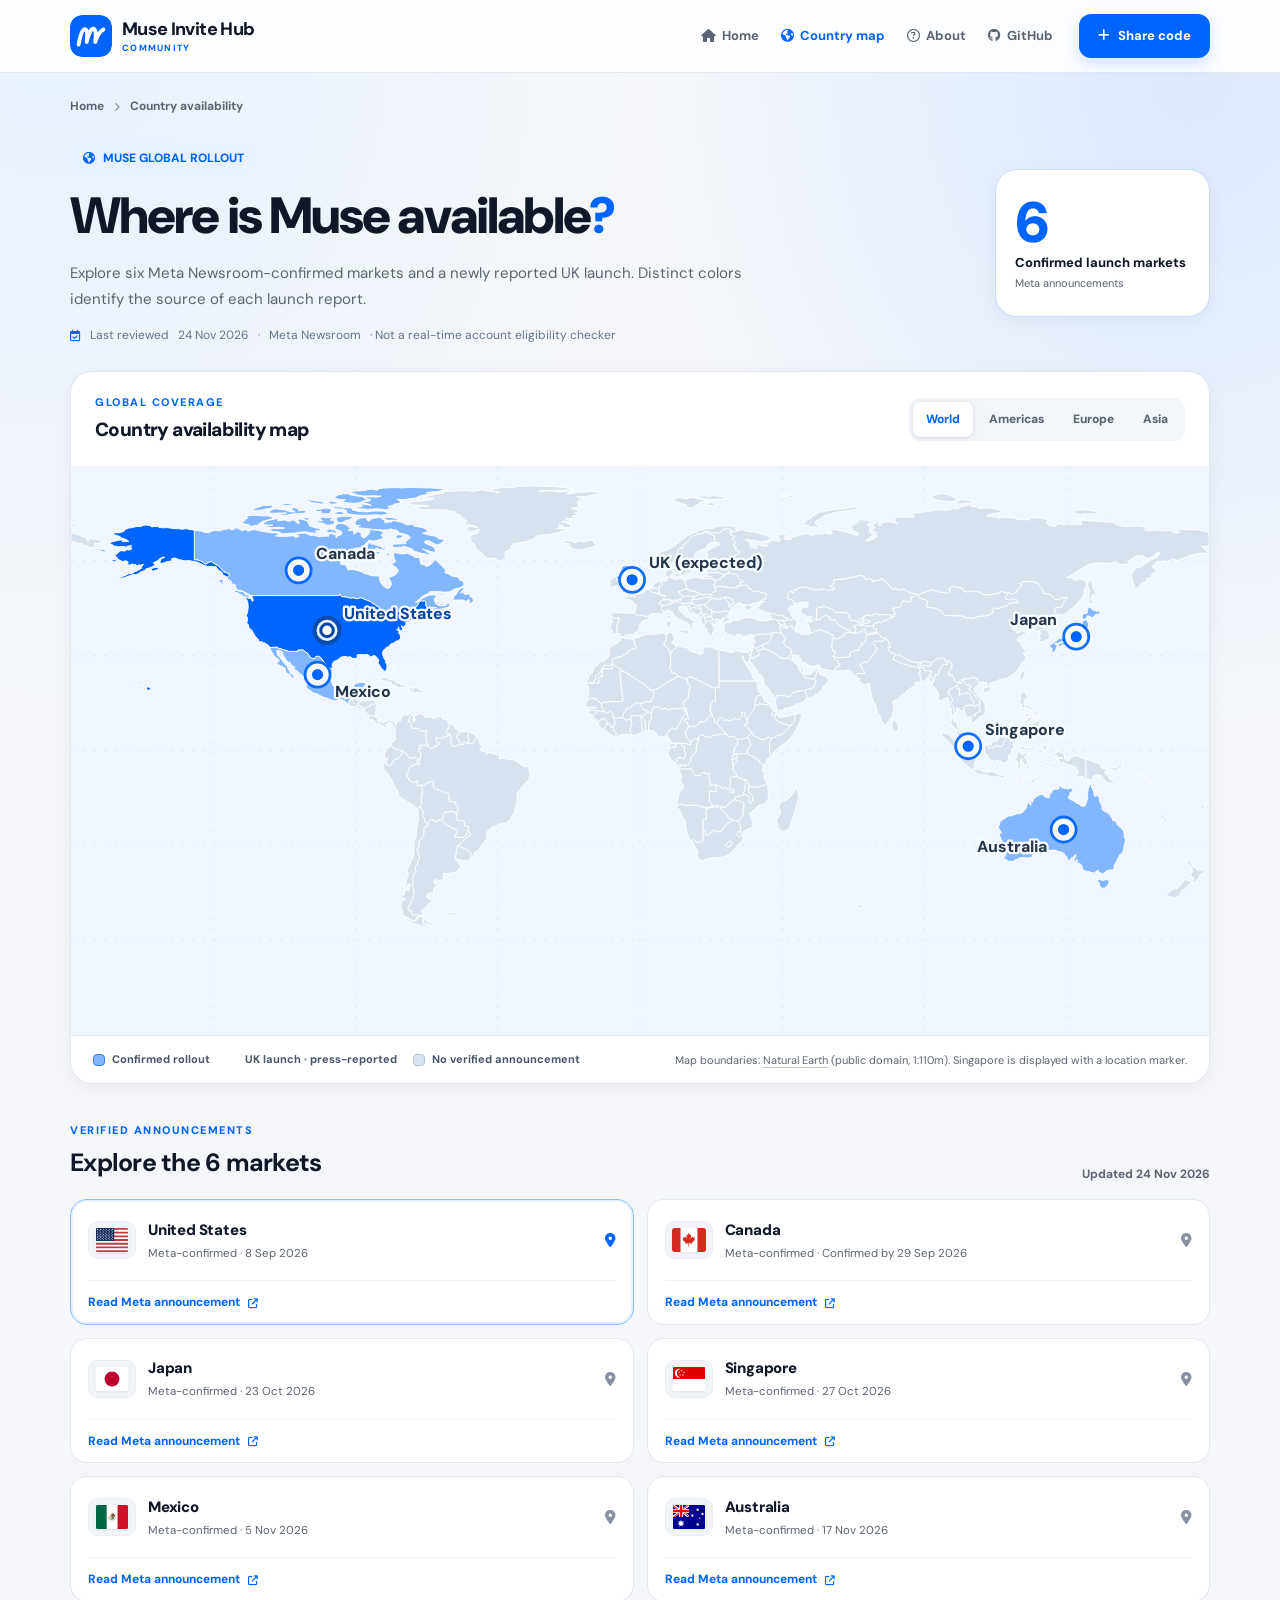
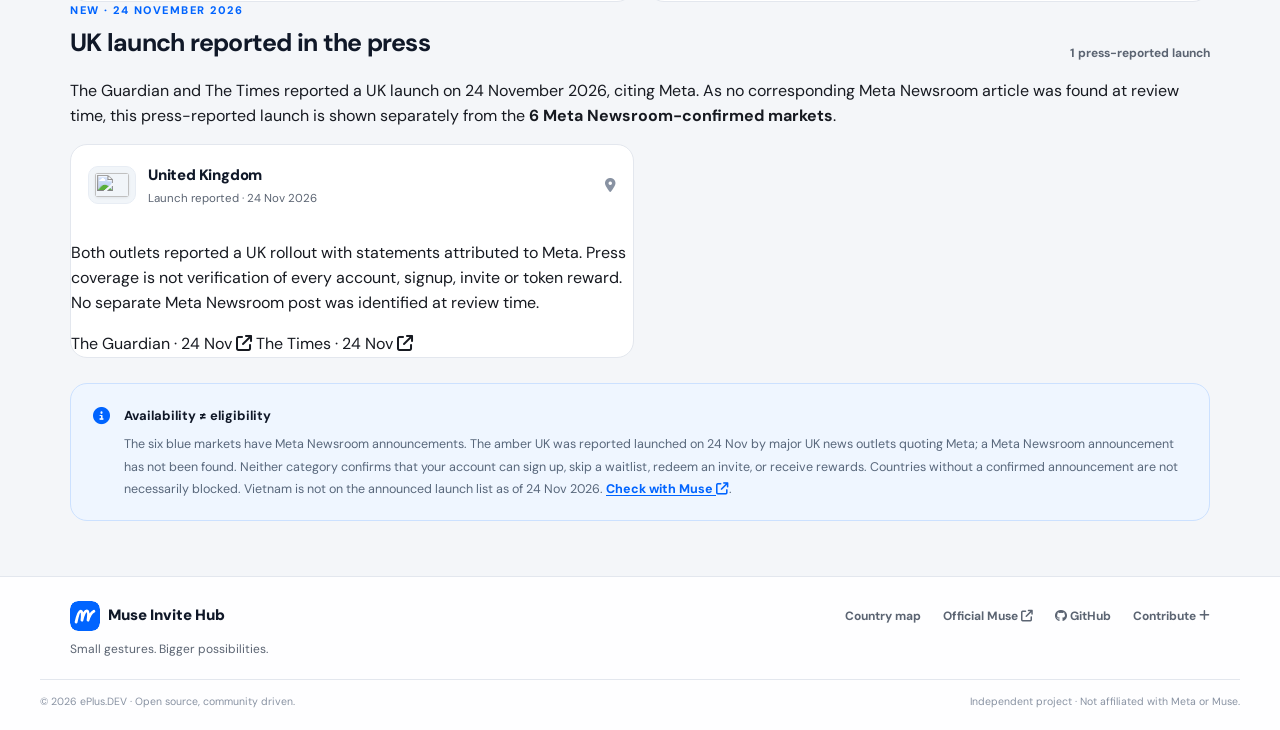
==== commit 30909a05: "feat: update UK Muse rollout as press-reported on 24 Nov 2026" ====
--- a/countries/index.html
+++ b/countries/index.html
@@ -4,12 +4,12 @@
   <meta charset="utf-8">
   <meta name="viewport" content="width=device-width, initial-scale=1">
   <meta name="theme-color" content="#f4f6f9">
-  <meta name="description" content="Explore the Muse country availability map. See six Meta-announced launch markets, announcement dates and primary sources. Availability does not guarantee account eligibility.">
+  <meta name="description" content="Explore six Meta-announced Muse launch markets and UK launch coverage reported on 24 November 2026. Country coverage is not an account eligibility check.">
   <meta name="robots" content="index,follow">
   <link rel="canonical" href="https://muse.eplus.dev/countries/">
   <meta property="og:type" content="website">
   <meta property="og:title" content="Muse Country Availability Map | Muse Invite Hub">
-  <meta property="og:description" content="Explore six Muse launch markets backed by Meta announcements. Check dates and eligibility before signing up.">
+  <meta property="og:description" content="Explore six Meta Newsroom-confirmed Muse markets plus a UK launch reported by major newspapers.">
   <meta property="og:url" content="https://muse.eplus.dev/countries/">
   <meta property="og:image" content="https://muse.eplus.dev/assets/social-preview.png">
   <meta name="twitter:card" content="summary_large_image">
@@ -47,8 +47,8 @@
       <div>
         <p class="eyebrow"><i class="fa-solid fa-earth-americas" aria-hidden="true"></i> MUSE GLOBAL ROLLOUT</p>
         <h1 id="countries-title">Where is Muse available<span class="heading-period">?</span></h1>
-        <p class="countries-lead">Explore Meta-confirmed markets and separately track press-reported launches. Different map colors distinguish official rollout from unconfirmed expectations.</p>
-        <p class="countries-update"><i class="fa-regular fa-calendar-check" aria-hidden="true"></i> Last reviewed <time datetime="2026-11-23">23 Nov 2026</time> · <a href="https://about.fb.com/news/tag/muse/" target="_blank" rel="noopener noreferrer">Meta Newsroom</a> · Not a real-time account eligibility checker</p>
+        <p class="countries-lead">Explore six Meta Newsroom-confirmed markets and a newly reported UK launch. Distinct colors identify the source of each launch report.</p>
+        <p class="countries-update"><i class="fa-regular fa-calendar-check" aria-hidden="true"></i> Last reviewed <time datetime="2026-11-24">24 Nov 2026</time> · <a href="https://about.fb.com/news/tag/muse/" target="_blank" rel="noopener noreferrer">Meta Newsroom</a> · Not a real-time account eligibility checker</p>
       </div>
       <div class="countries-stat"><strong>6</strong><span>Confirmed launch markets</span><small>Meta announcements</small></div>
     </section>
@@ -63,7 +63,7 @@
         </div>
       </div>
       <div class="map-visual">
-        <svg id="availability-map" viewBox="0 0 1000 500" xmlns="http://www.w3.org/2000/svg" role="group" aria-label="Map showing Meta-announced Muse markets: United States, Canada, Japan, Singapore, Mexico and Australia. The United Kingdom is highlighted separately as a press-reported expectation, not a Meta-confirmed launch. Source-linked lists are below." preserveAspectRatio="xMidYMid meet">
+        <svg id="availability-map" viewBox="0 0 1000 500" xmlns="http://www.w3.org/2000/svg" role="group" aria-label="Map showing Meta-announced Muse markets: United States, Canada, Japan, Singapore, Mexico and Australia. The United Kingdom is highlighted separately as a 24 Nov press-reported launch, with no Meta Newsroom post identified at review time. Source-linked lists are below." preserveAspectRatio="xMidYMid meet">
           <rect width="1000" height="500" class="map-ocean"></rect>
           <g id="map-graticule" aria-hidden="true"></g>
           <g id="map-countries" aria-hidden="true"></g>
@@ -72,12 +72,12 @@
         <p id="map-loading" class="map-loading" role="status">Loading world map… The country list below is always available.</p>
       </div>
       <div class="map-panel-foot">
-        <div class="map-legend"><span><i class="map-legend-dot map-legend-confirmed"></i> Confirmed rollout</span><span><i class="map-legend-dot map-legend-expected"></i> Press-reported, not launched</span><span><i class="map-legend-dot map-legend-unknown"></i> No verified announcement</span></div>
+        <div class="map-legend"><span><i class="map-legend-dot map-legend-confirmed"></i> Confirmed rollout</span><span><i class="map-legend-dot map-legend-reported"></i> UK launch · press-reported</span><span><i class="map-legend-dot map-legend-unknown"></i> No verified announcement</span></div>
         <p>Map boundaries: <a href="https://www.naturalearthdata.com/" target="_blank" rel="noopener noreferrer">Natural Earth</a> (public domain, 1:110m). Singapore is displayed with a location marker.</p>
       </div>
     </section>
     <section class="countries-results" id="markets" aria-labelledby="markets-title">
-      <div class="countries-list-head"><div><p class="section-kicker">VERIFIED ANNOUNCEMENTS</p><h2 id="markets-title">Explore the 6 markets</h2></div><span class="countries-count">Updated 23 Nov 2026</span></div>
+      <div class="countries-list-head"><div><p class="section-kicker">VERIFIED ANNOUNCEMENTS</p><h2 id="markets-title">Explore the 6 markets</h2></div><span class="countries-count">Updated 24 Nov 2026</span></div>
       <div class="countries-list">        <article class="country-card is-selected" data-code="US" id="market-us">
           <button type="button" class="country-select" data-select="US" aria-pressed="true" aria-controls="availability-map">
             <span class="country-flag"><img src="../assets/flags/us.svg" width="34" height="24" alt=""></span>
@@ -128,23 +128,23 @@
         </article>
       </div>
     </section>
-    <section class="countries-expected" id="expected-markets" aria-labelledby="expected-markets-title">
+    <section class="countries-reported" id="reported-markets" aria-labelledby="reported-markets-title">
       <div class="countries-list-head">
-        <div><p class="section-kicker">PRESS REPORT · NOT A META ANNOUNCEMENT</p><h2 id="expected-markets-title">Potential upcoming markets</h2></div>
-        <span class="countries-count">1 press-reported market</span>
-      </div>
-      <p class="countries-expected-intro">These are reported plans, not available markets. Dates are speculative until Meta announces a rollout. They are excluded from the <strong>6 confirmed markets</strong> total.</p>
+        <div><p class="section-kicker">NEW · 24 NOVEMBER 2026</p><h2 id="reported-markets-title">UK launch reported in the press</h2></div>
+        <span class="countries-count">1 press-reported launch</span>
+      </div>
+      <p class="countries-reported-intro">The Guardian and The Times reported a UK launch on 24 November 2026, citing Meta. As no corresponding Meta Newsroom article was found at review time, this press-reported launch is shown separately from the <strong>6 Meta Newsroom-confirmed markets</strong>.</p>
       <div class="countries-list">
-        <article class="country-card expected-card" data-code="GB" id="market-gb">
+        <article class="country-card reported-card" data-code="GB" id="market-gb">
           <button type="button" class="country-select" data-select="GB" aria-pressed="false" aria-controls="availability-map">
-            <span class="country-flag expected-flag" aria-hidden="true"><i class="fa-solid fa-clock"></i></span>
-            <span class="country-copy"><strong>United Kingdom</strong><span>Expected / press-reported · No official launch date</span></span>
-            <i class="fa-solid fa-location-dot" aria-hidden="true"></i>
-          </button>
-          <p class="country-expected-detail">The Times reported on <time datetime="2026-11-09">9 Nov 2026</time> that a UK launch was being prepared in the coming weeks. Meta has not confirmed the timing or opened the market.</p>
-          <div class="country-expected-sources">
-            <a href="https://www.thetimes.com/business/technology/article/mark-zuckerbergs-muse-ai-assistant-uk-launch-c5srqnkb8" target="_blank" rel="noopener noreferrer">The Times report <i class="fa-solid fa-arrow-up-right-from-square" aria-hidden="true"></i></a>
-            <a href="https://www.retailgazette.co.uk/blog/2026/11/meta-to-launch-ai-shopping-assistant-muse-in-uk-within-weeks/" target="_blank" rel="noopener noreferrer">Retail Gazette coverage <i class="fa-solid fa-arrow-up-right-from-square" aria-hidden="true"></i></a>
+            <span class="country-flag reported-flag"><img src="../assets/flags/gb.svg" width="34" height="24" alt=""></span>
+            <span class="country-copy"><strong>United Kingdom</strong><span>Launch reported · <time datetime="2026-11-24">24 Nov 2026</time></span></span>
+            <i class="fa-solid fa-location-dot" aria-hidden="true"></i>
+          </button>
+          <p class="country-reported-detail">Both outlets reported a UK rollout with statements attributed to Meta. Press coverage is not verification of every account, signup, invite or token reward. No separate Meta Newsroom post was identified at review time.</p>
+          <div class="country-reported-sources">
+            <a href="https://www.theguardian.com/technology/2026/nov/24/meta-launches-muse-uk-ai-agent-do-christmas-shopping" target="_blank" rel="noopener noreferrer">The Guardian · 24 Nov <i class="fa-solid fa-arrow-up-right-from-square" aria-hidden="true"></i></a>
+            <a href="https://www.thetimes.com/uk/technology-uk/article/meta-muse-ai-agent-pk020505v" target="_blank" rel="noopener noreferrer">The Times · 24 Nov <i class="fa-solid fa-arrow-up-right-from-square" aria-hidden="true"></i></a>
           </div>
         </article>
       </div>
@@ -152,7 +152,7 @@
     <aside class="country-disclaimer">
       <i class="fa-solid fa-circle-info" aria-hidden="true"></i>
       <div><strong>Availability ≠ eligibility</strong>
-        <p>A country in the confirmed list means Meta has announced a Muse rollout there. An amber expected country is based on press coverage only and is not a launched market. It does not establish that your account can sign up, skip a waitlist, redeem an invite, or receive rewards. Countries without a confirmed announcement are not necessarily blocked. Vietnam is not on the announced launch list as of 23 Nov 2026. <a href="https://muse.ai/join" target="_blank" rel="noopener noreferrer">Check with Muse <i class="fa-solid fa-arrow-up-right-from-square" aria-hidden="true"></i></a>.</p>
+        <p>The six blue markets have Meta Newsroom announcements. The amber UK was reported launched on 24 Nov by major UK news outlets quoting Meta; a Meta Newsroom announcement has not been found. Neither category confirms that your account can sign up, skip a waitlist, redeem an invite, or receive rewards. Countries without a confirmed announcement are not necessarily blocked. Vietnam is not on the announced launch list as of 24 Nov 2026. <a href="https://muse.ai/join" target="_blank" rel="noopener noreferrer">Check with Muse <i class="fa-solid fa-arrow-up-right-from-square" aria-hidden="true"></i></a>.</p>
       </div>
     </aside>
   </main>
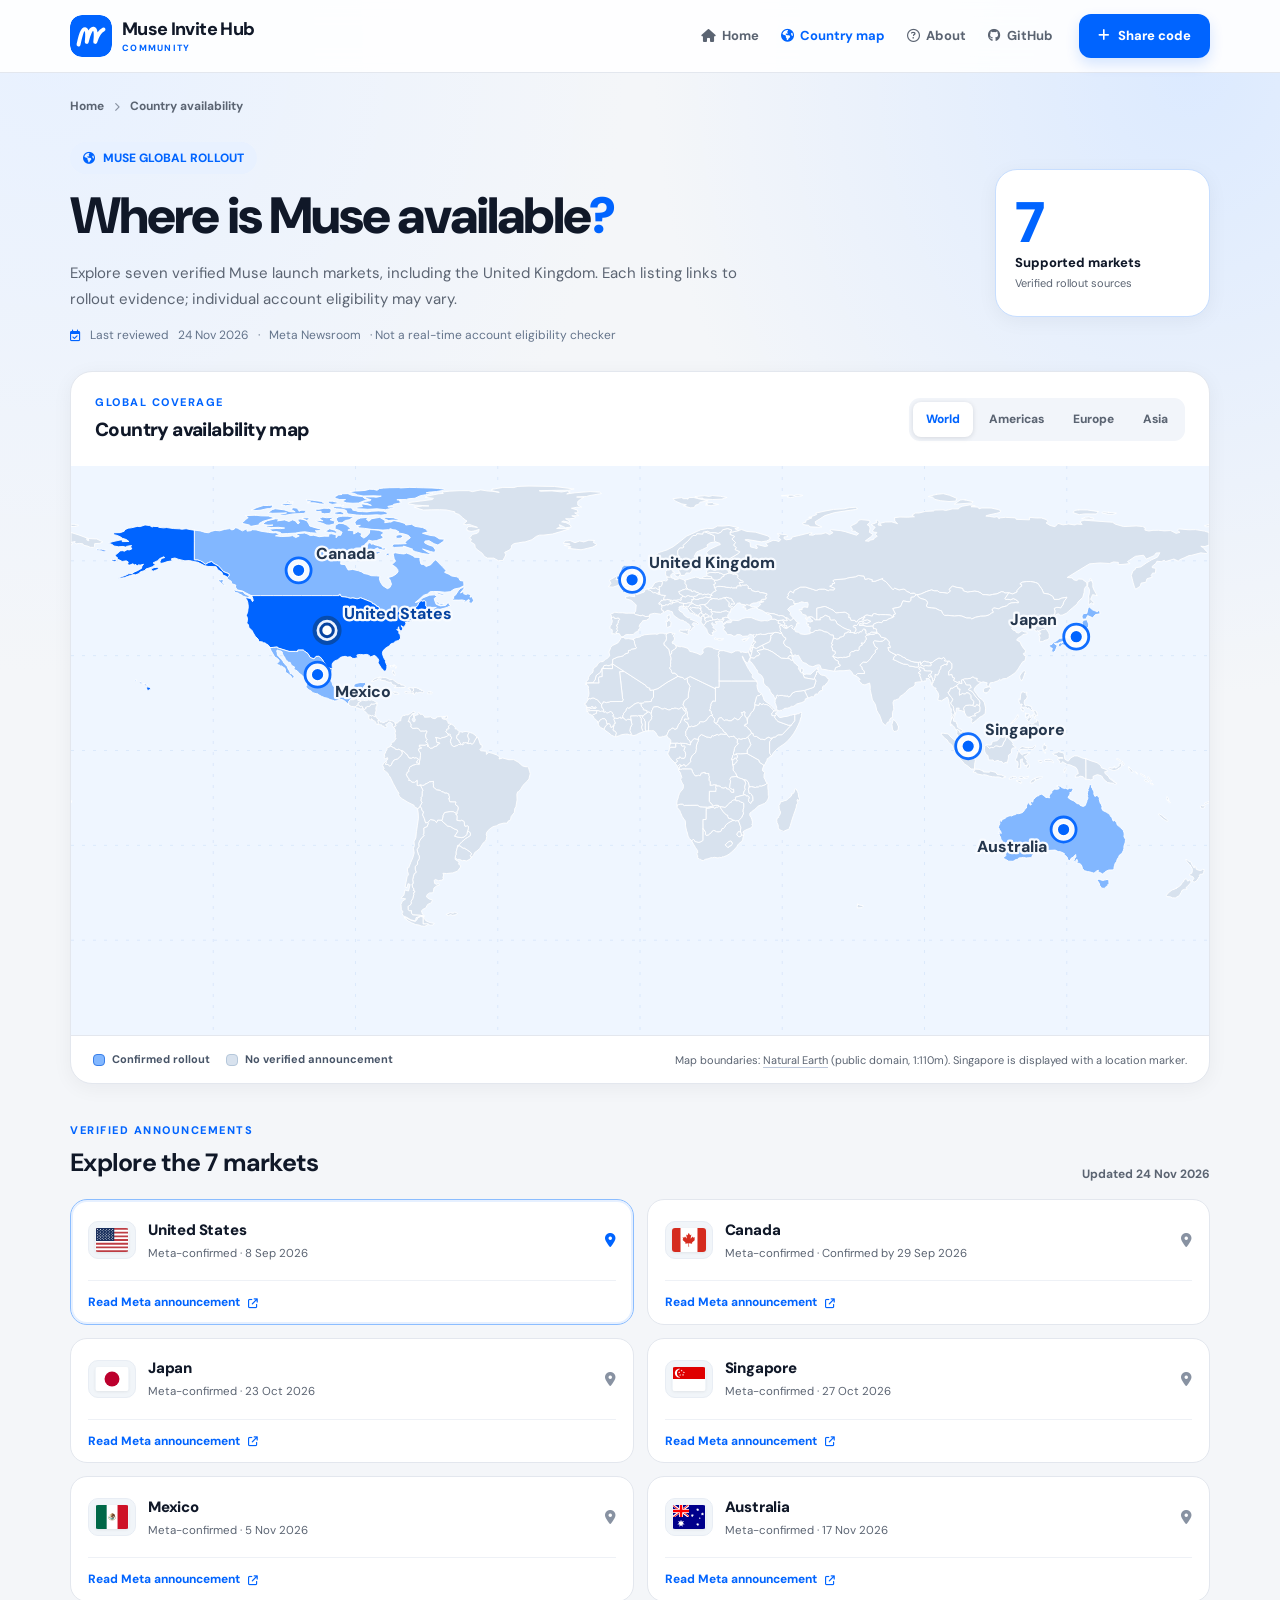
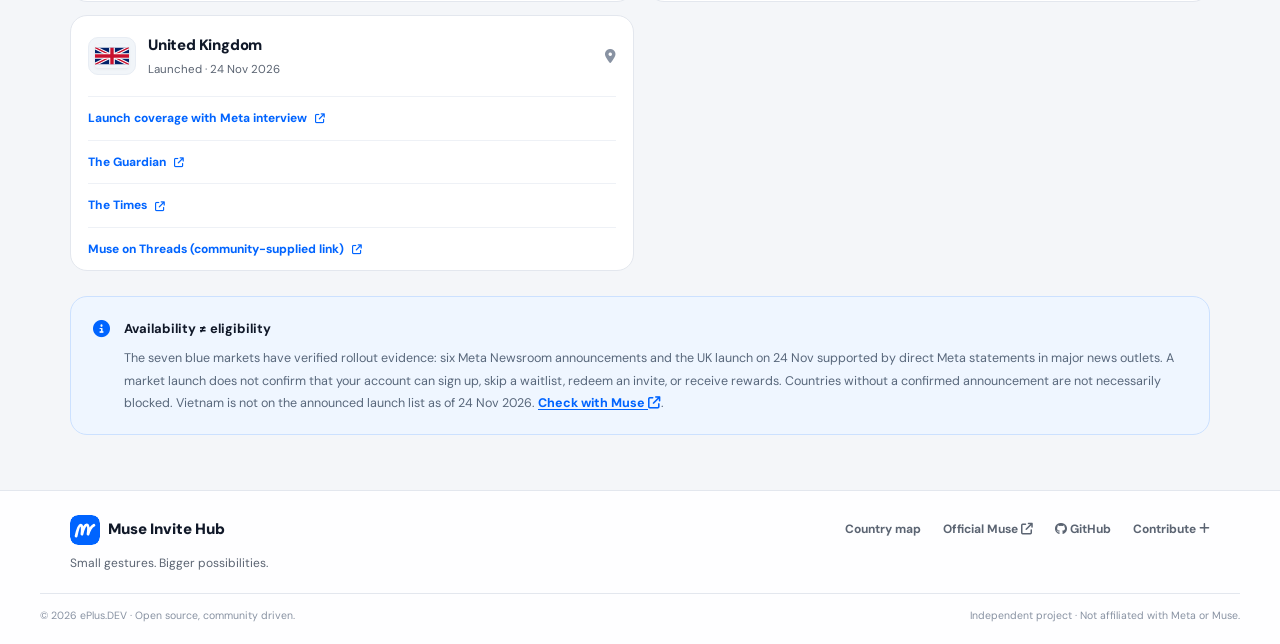
==== commit 99dce61a: "feat: include UK as seventh supported Muse rollout market" ====
--- a/countries/index.html
+++ b/countries/index.html
@@ -4,12 +4,12 @@
   <meta charset="utf-8">
   <meta name="viewport" content="width=device-width, initial-scale=1">
   <meta name="theme-color" content="#f4f6f9">
-  <meta name="description" content="Explore six Meta-announced Muse launch markets and UK launch coverage reported on 24 November 2026. Country coverage is not an account eligibility check.">
+  <meta name="description" content="Explore seven supported Muse markets, including the United Kingdom from 24 November 2026. Country coverage is not an account eligibility check.">
   <meta name="robots" content="index,follow">
   <link rel="canonical" href="https://muse.eplus.dev/countries/">
   <meta property="og:type" content="website">
   <meta property="og:title" content="Muse Country Availability Map | Muse Invite Hub">
-  <meta property="og:description" content="Explore six Meta Newsroom-confirmed Muse markets plus a UK launch reported by major newspapers.">
+  <meta property="og:description" content="Explore seven verified Muse rollout markets, including the United Kingdom.">
   <meta property="og:url" content="https://muse.eplus.dev/countries/">
   <meta property="og:image" content="https://muse.eplus.dev/assets/social-preview.png">
   <meta name="twitter:card" content="summary_large_image">
@@ -47,10 +47,10 @@
       <div>
         <p class="eyebrow"><i class="fa-solid fa-earth-americas" aria-hidden="true"></i> MUSE GLOBAL ROLLOUT</p>
         <h1 id="countries-title">Where is Muse available<span class="heading-period">?</span></h1>
-        <p class="countries-lead">Explore six Meta Newsroom-confirmed markets and a newly reported UK launch. Distinct colors identify the source of each launch report.</p>
+        <p class="countries-lead">Explore seven verified Muse launch markets, including the United Kingdom. Each listing links to rollout evidence; individual account eligibility may vary.</p>
         <p class="countries-update"><i class="fa-regular fa-calendar-check" aria-hidden="true"></i> Last reviewed <time datetime="2026-11-24">24 Nov 2026</time> · <a href="https://about.fb.com/news/tag/muse/" target="_blank" rel="noopener noreferrer">Meta Newsroom</a> · Not a real-time account eligibility checker</p>
       </div>
-      <div class="countries-stat"><strong>6</strong><span>Confirmed launch markets</span><small>Meta announcements</small></div>
+      <div class="countries-stat"><strong>7</strong><span>Supported markets</span><small>Verified rollout sources</small></div>
     </section>
     <section class="map-panel" aria-labelledby="map-title">
       <div class="map-panel-head">
@@ -63,7 +63,7 @@
         </div>
       </div>
       <div class="map-visual">
-        <svg id="availability-map" viewBox="0 0 1000 500" xmlns="http://www.w3.org/2000/svg" role="group" aria-label="Map showing Meta-announced Muse markets: United States, Canada, Japan, Singapore, Mexico and Australia. The United Kingdom is highlighted separately as a 24 Nov press-reported launch, with no Meta Newsroom post identified at review time. Source-linked lists are below." preserveAspectRatio="xMidYMid meet">
+        <svg id="availability-map" viewBox="0 0 1000 500" xmlns="http://www.w3.org/2000/svg" role="group" aria-label="Map showing seven supported Muse markets: United States, Canada, Japan, Singapore, Mexico, Australia and United Kingdom. Source-linked listings are below." preserveAspectRatio="xMidYMid meet">
           <rect width="1000" height="500" class="map-ocean"></rect>
           <g id="map-graticule" aria-hidden="true"></g>
           <g id="map-countries" aria-hidden="true"></g>
@@ -72,12 +72,12 @@
         <p id="map-loading" class="map-loading" role="status">Loading world map… The country list below is always available.</p>
       </div>
       <div class="map-panel-foot">
-        <div class="map-legend"><span><i class="map-legend-dot map-legend-confirmed"></i> Confirmed rollout</span><span><i class="map-legend-dot map-legend-reported"></i> UK launch · press-reported</span><span><i class="map-legend-dot map-legend-unknown"></i> No verified announcement</span></div>
+        <div class="map-legend"><span><i class="map-legend-dot map-legend-confirmed"></i> Confirmed rollout</span><span><i class="map-legend-dot map-legend-unknown"></i> No verified announcement</span></div>
         <p>Map boundaries: <a href="https://www.naturalearthdata.com/" target="_blank" rel="noopener noreferrer">Natural Earth</a> (public domain, 1:110m). Singapore is displayed with a location marker.</p>
       </div>
     </section>
     <section class="countries-results" id="markets" aria-labelledby="markets-title">
-      <div class="countries-list-head"><div><p class="section-kicker">VERIFIED ANNOUNCEMENTS</p><h2 id="markets-title">Explore the 6 markets</h2></div><span class="countries-count">Updated 24 Nov 2026</span></div>
+      <div class="countries-list-head"><div><p class="section-kicker">VERIFIED ANNOUNCEMENTS</p><h2 id="markets-title">Explore the 7 markets</h2></div><span class="countries-count">Updated 24 Nov 2026</span></div>
       <div class="countries-list">        <article class="country-card is-selected" data-code="US" id="market-us">
           <button type="button" class="country-select" data-select="US" aria-pressed="true" aria-controls="availability-map">
             <span class="country-flag"><img src="../assets/flags/us.svg" width="34" height="24" alt=""></span>
@@ -126,33 +126,23 @@
           </button>
           <a class="country-source" href="https://about.fb.com/news/2026/11/muse-is-now-available-in-australia/" target="_blank" rel="noopener noreferrer">Read Meta announcement <i class="fa-solid fa-arrow-up-right-from-square" aria-hidden="true"></i><span class="sr-only"> for Australia (new tab)</span></a>
         </article>
-      </div>
-    </section>
-    <section class="countries-reported" id="reported-markets" aria-labelledby="reported-markets-title">
-      <div class="countries-list-head">
-        <div><p class="section-kicker">NEW · 24 NOVEMBER 2026</p><h2 id="reported-markets-title">UK launch reported in the press</h2></div>
-        <span class="countries-count">1 press-reported launch</span>
-      </div>
-      <p class="countries-reported-intro">The Guardian and The Times reported a UK launch on 24 November 2026, citing Meta. As no corresponding Meta Newsroom article was found at review time, this press-reported launch is shown separately from the <strong>6 Meta Newsroom-confirmed markets</strong>.</p>
-      <div class="countries-list">
-        <article class="country-card reported-card" data-code="GB" id="market-gb">
+        <article class="country-card" data-code="GB" id="market-gb">
           <button type="button" class="country-select" data-select="GB" aria-pressed="false" aria-controls="availability-map">
-            <span class="country-flag reported-flag"><img src="../assets/flags/gb.svg" width="34" height="24" alt=""></span>
-            <span class="country-copy"><strong>United Kingdom</strong><span>Launch reported · <time datetime="2026-11-24">24 Nov 2026</time></span></span>
+            <span class="country-flag"><img src="../assets/flags/gb.svg" width="34" height="24" alt=""></span>
+            <span class="country-copy"><strong>United Kingdom</strong><span>Launched · <time datetime="2026-11-24">24 Nov 2026</time></span></span>
             <i class="fa-solid fa-location-dot" aria-hidden="true"></i>
           </button>
-          <p class="country-reported-detail">Both outlets reported a UK rollout with statements attributed to Meta. Press coverage is not verification of every account, signup, invite or token reward. No separate Meta Newsroom post was identified at review time.</p>
-          <div class="country-reported-sources">
-            <a href="https://www.theguardian.com/technology/2026/nov/24/meta-launches-muse-uk-ai-agent-do-christmas-shopping" target="_blank" rel="noopener noreferrer">The Guardian · 24 Nov <i class="fa-solid fa-arrow-up-right-from-square" aria-hidden="true"></i></a>
-            <a href="https://www.thetimes.com/uk/technology-uk/article/meta-muse-ai-agent-pk020505v" target="_blank" rel="noopener noreferrer">The Times · 24 Nov <i class="fa-solid fa-arrow-up-right-from-square" aria-hidden="true"></i></a>
-          </div>
+          <a class="country-source" href="https://www.thesun.co.uk/tech/41117674/meta-muse-uk-ai-agent-app/" target="_blank" rel="noopener noreferrer">Launch coverage with Meta interview <i class="fa-solid fa-arrow-up-right-from-square" aria-hidden="true"></i></a>
+          <a class="country-source" href="https://www.theguardian.com/technology/2026/nov/24/meta-launches-muse-uk-ai-agent-do-christmas-shopping" target="_blank" rel="noopener noreferrer">The Guardian <i class="fa-solid fa-arrow-up-right-from-square" aria-hidden="true"></i></a>
+          <a class="country-source" href="https://www.thetimes.com/uk/technology-uk/article/meta-muse-ai-agent-pk020505v" target="_blank" rel="noopener noreferrer">The Times <i class="fa-solid fa-arrow-up-right-from-square" aria-hidden="true"></i></a>
+          <a class="country-source" href="https://www.threads.com/@muse/post/DgHSJbukY4c" target="_blank" rel="noopener noreferrer">Muse on Threads (community-supplied link) <i class="fa-solid fa-arrow-up-right-from-square" aria-hidden="true"></i></a>
         </article>
       </div>
     </section>
     <aside class="country-disclaimer">
       <i class="fa-solid fa-circle-info" aria-hidden="true"></i>
       <div><strong>Availability ≠ eligibility</strong>
-        <p>The six blue markets have Meta Newsroom announcements. The amber UK was reported launched on 24 Nov by major UK news outlets quoting Meta; a Meta Newsroom announcement has not been found. Neither category confirms that your account can sign up, skip a waitlist, redeem an invite, or receive rewards. Countries without a confirmed announcement are not necessarily blocked. Vietnam is not on the announced launch list as of 24 Nov 2026. <a href="https://muse.ai/join" target="_blank" rel="noopener noreferrer">Check with Muse <i class="fa-solid fa-arrow-up-right-from-square" aria-hidden="true"></i></a>.</p>
+        <p>The seven blue markets have verified rollout evidence: six Meta Newsroom announcements and the UK launch on 24 Nov supported by direct Meta statements in major news outlets. A market launch does not confirm that your account can sign up, skip a waitlist, redeem an invite, or receive rewards. Countries without a confirmed announcement are not necessarily blocked. Vietnam is not on the announced launch list as of 24 Nov 2026. <a href="https://muse.ai/join" target="_blank" rel="noopener noreferrer">Check with Muse <i class="fa-solid fa-arrow-up-right-from-square" aria-hidden="true"></i></a>.</p>
       </div>
     </aside>
   </main>
--- a/assets/styles.css
+++ b/assets/styles.css
@@ -668,11 +668,11 @@
 .availability-map-link .button{font-size:12px;padding:9px 13px;min-height:40px}
 
 /* Press coverage is a separate tier; never count it as an official Muse launch. */
-.availability-expected{background:#fff8eb;border:1px solid #efd2a3;border-radius:12px;padding:12px 14px;margin:13px 0 2px;color:#734d19}
-.availability-expected-label{display:inline-flex;align-items:center;gap:7px;font-weight:800;font-size:11.5px;color:#975b0c}
-.availability-expected p{margin:6px 0 0;font-size:11.5px;line-height:1.65}
-.availability-expected a{font-weight:800;color:#90540b;text-decoration:underline;text-underline-offset:2px}
-.availability-expected a:hover{color:#703e05}
+.availability-reported{background:#fff8eb;border:1px solid #efd2a3;border-radius:12px;padding:12px 14px;margin:13px 0 2px;color:#734d19}
+.availability-reported-label{display:inline-flex;align-items:center;gap:7px;font-weight:800;font-size:11.5px;color:#975b0c}
+.availability-reported p{margin:6px 0 0;font-size:11.5px;line-height:1.65}
+.availability-reported a{font-weight:800;color:#90540b;text-decoration:underline;text-underline-offset:2px}
+.availability-reported a:hover{color:#703e05}
 
 /* Approved invite-detail mockup · desktop and mobile, November 2026.
    Keep a single server-rendered H1 and all original SEO content/links. */
--- a/assets/countries.css
+++ b/assets/countries.css
@@ -112,33 +112,33 @@
   .map-land,.country-card{transition:none}
 }
 
-/* Press-reported UK plans are deliberately not styled as Meta-confirmed rollout. */
-.map-land-expected{fill:#f7d28b;stroke:#b86e08;stroke-width:1.4;stroke-dasharray:4 3;cursor:pointer}
-.map-land-expected:hover{fill:#f5be5e}
-.map-land-expected.is-focused{fill:#e6a23b;stroke:#96580d;stroke-width:2}
-.map-marker-expected .map-marker-halo{stroke:#b76b08}
-.map-marker-expected .map-marker-pin{fill:#ce830d}
-.map-marker-expected .map-marker-text{fill:#81510f}
-.map-marker-expected:hover .map-marker-halo,.map-marker-expected.is-selected .map-marker-halo{stroke:#81510f}
-.map-marker-expected.is-selected .map-marker-pin{stroke:#895307;fill:#fff}
-.map-marker-expected.is-selected .map-marker-text{fill:#81510f}
-.map-legend-expected{background:#f7d28b;border:1px dashed #b76b08}
-.countries-expected{padding-top:32px;scroll-margin-top:90px}
-.countries-expected .section-kicker{color:#9e5e09}
-.countries-expected-intro{font-size:12.5px;line-height:1.7;color:var(--muted);margin:-5px 0 16px}
-.expected-card{border-color:#efcf95;background:#fffdf9}
-.expected-card:hover{border-color:#ce8f2b}
-.expected-card.is-selected{border-color:#d79324;box-shadow:0 0 0 2px #fff0cb inset}
-.expected-card .country-select:hover{background:#fff8e7}
-.expected-card.is-selected .country-select>i{color:#a36512}
-.expected-flag{background:#fff2d8;color:#a36512;border-color:#f2d8a2;font-size:19px}
-.country-expected-detail{color:#775629;font-size:12px;line-height:1.7;margin:0;padding:0 17px 13px}
-.country-expected-sources{display:flex;flex-wrap:wrap;gap:14px;border-top:1px solid #f4e6ca;padding:12px 17px}
-.country-expected-sources a{color:#91570c;font-size:12px;font-weight:750}
-.country-expected-sources a:hover{text-decoration:underline;text-underline-offset:3px}
-.country-expected-sources i{font-size:10px}
+/* UK press-reported launch is distinguished from Meta Newsroom announcements. */
+.map-land-reported{fill:#f7d28b;stroke:#b86e08;stroke-width:1.4;stroke-dasharray:4 3;cursor:pointer}
+.map-land-reported:hover{fill:#f5be5e}
+.map-land-reported.is-focused{fill:#e6a23b;stroke:#96580d;stroke-width:2}
+.map-marker-reported .map-marker-halo{stroke:#b76b08}
+.map-marker-reported .map-marker-pin{fill:#ce830d}
+.map-marker-reported .map-marker-text{fill:#81510f}
+.map-marker-reported:hover .map-marker-halo,.map-marker-reported.is-selected .map-marker-halo{stroke:#81510f}
+.map-marker-reported.is-selected .map-marker-pin{stroke:#895307;fill:#fff}
+.map-marker-reported.is-selected .map-marker-text{fill:#81510f}
+.map-legend-reported{background:#f7d28b;border:1px dashed #b76b08}
+.countries-reported{padding-top:32px;scroll-margin-top:90px}
+.countries-reported .section-kicker{color:#9e5e09}
+.countries-reported-intro{font-size:12.5px;line-height:1.7;color:var(--muted);margin:-5px 0 16px}
+.reported-card{border-color:#efcf95;background:#fffdf9}
+.reported-card:hover{border-color:#ce8f2b}
+.reported-card.is-selected{border-color:#d79324;box-shadow:0 0 0 2px #fff0cb inset}
+.reported-card .country-select:hover{background:#fff8e7}
+.reported-card.is-selected .country-select>i{color:#a36512}
+.reported-flag{background:#fff2d8;color:#a36512;border-color:#f2d8a2;font-size:19px}
+.country-reported-detail{color:#775629;font-size:12px;line-height:1.7;margin:0;padding:0 17px 13px}
+.country-reported-sources{display:flex;flex-wrap:wrap;gap:14px;border-top:1px solid #f4e6ca;padding:12px 17px}
+.country-reported-sources a{color:#91570c;font-size:12px;font-weight:750}
+.country-reported-sources a:hover{text-decoration:underline;text-underline-offset:3px}
+.country-reported-sources i{font-size:10px}
 @media(max-width:620px){
-  .countries-expected{padding-top:26px}
-  .country-expected-detail{padding-inline:14px}
-  .country-expected-sources{padding-inline:14px}
+  .countries-reported{padding-top:26px}
+  .country-reported-detail{padding-inline:14px}
+  .country-reported-sources{padding-inline:14px}
 }
